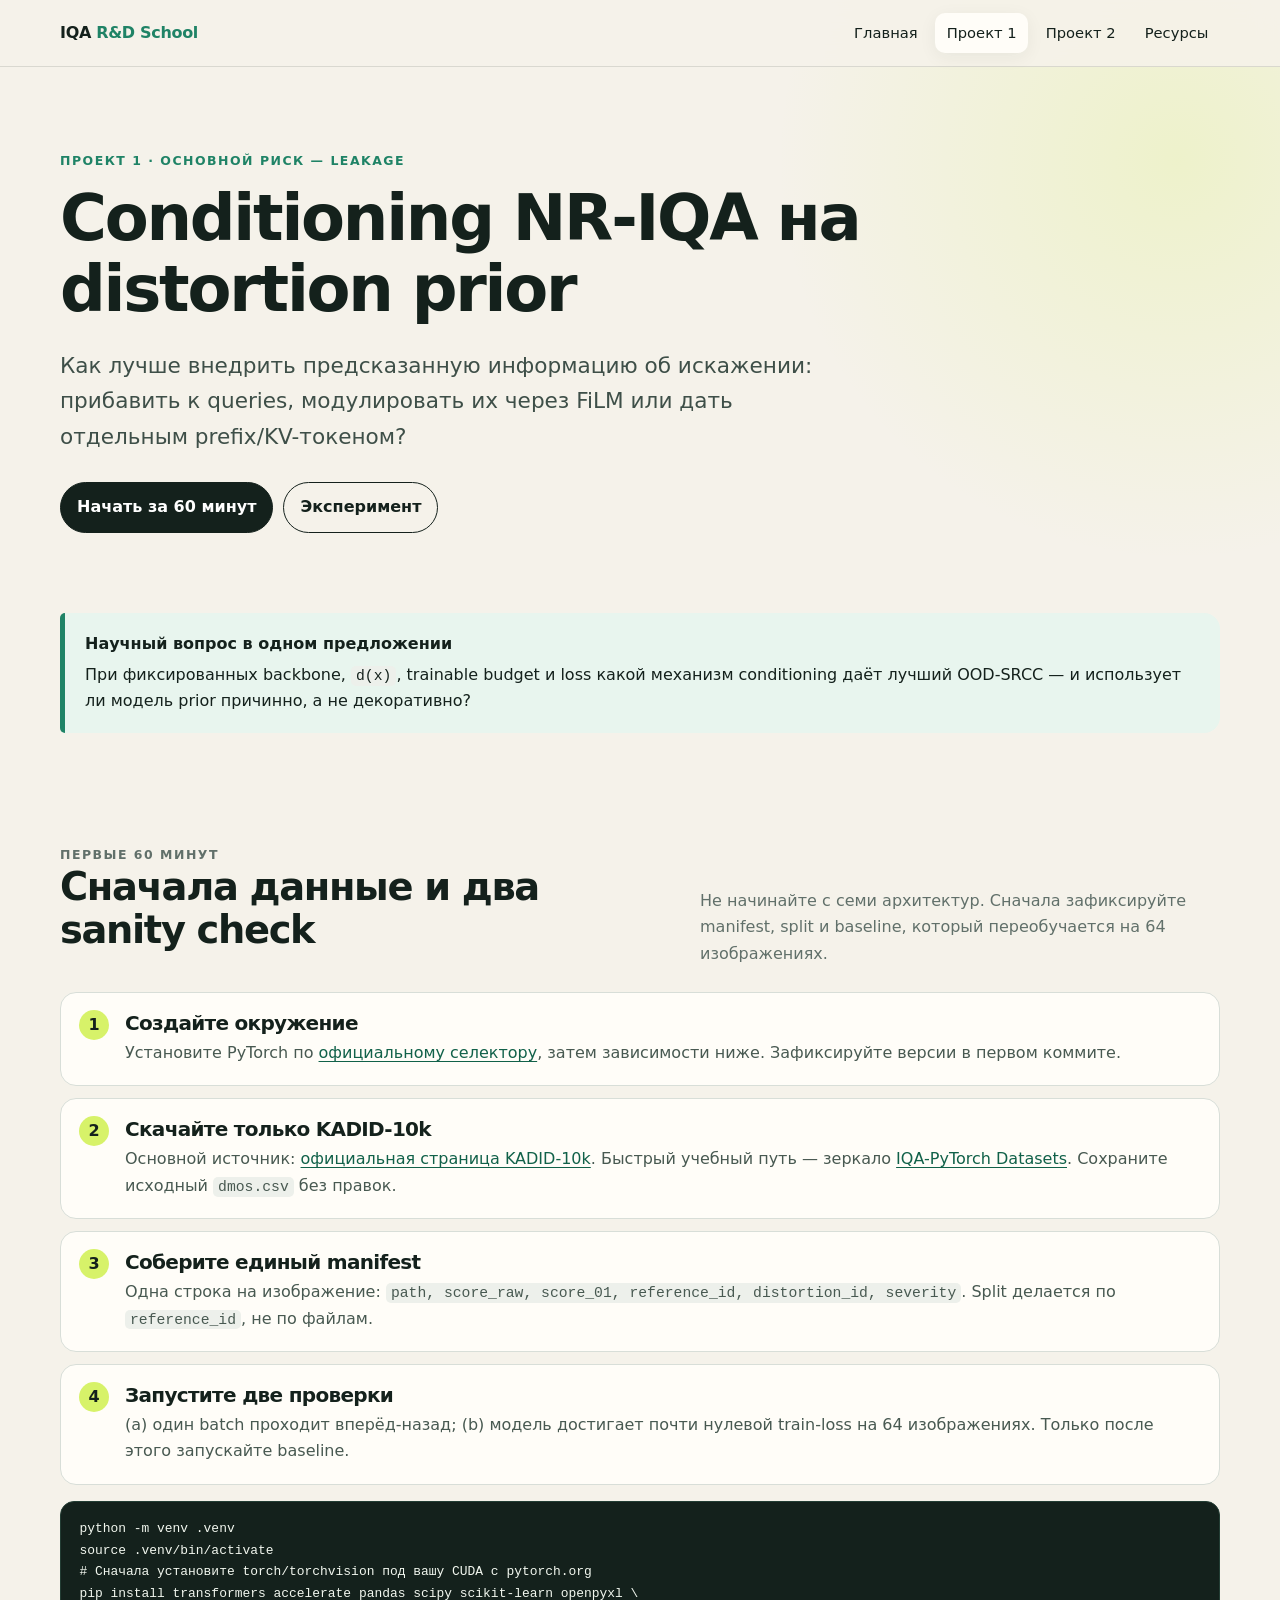
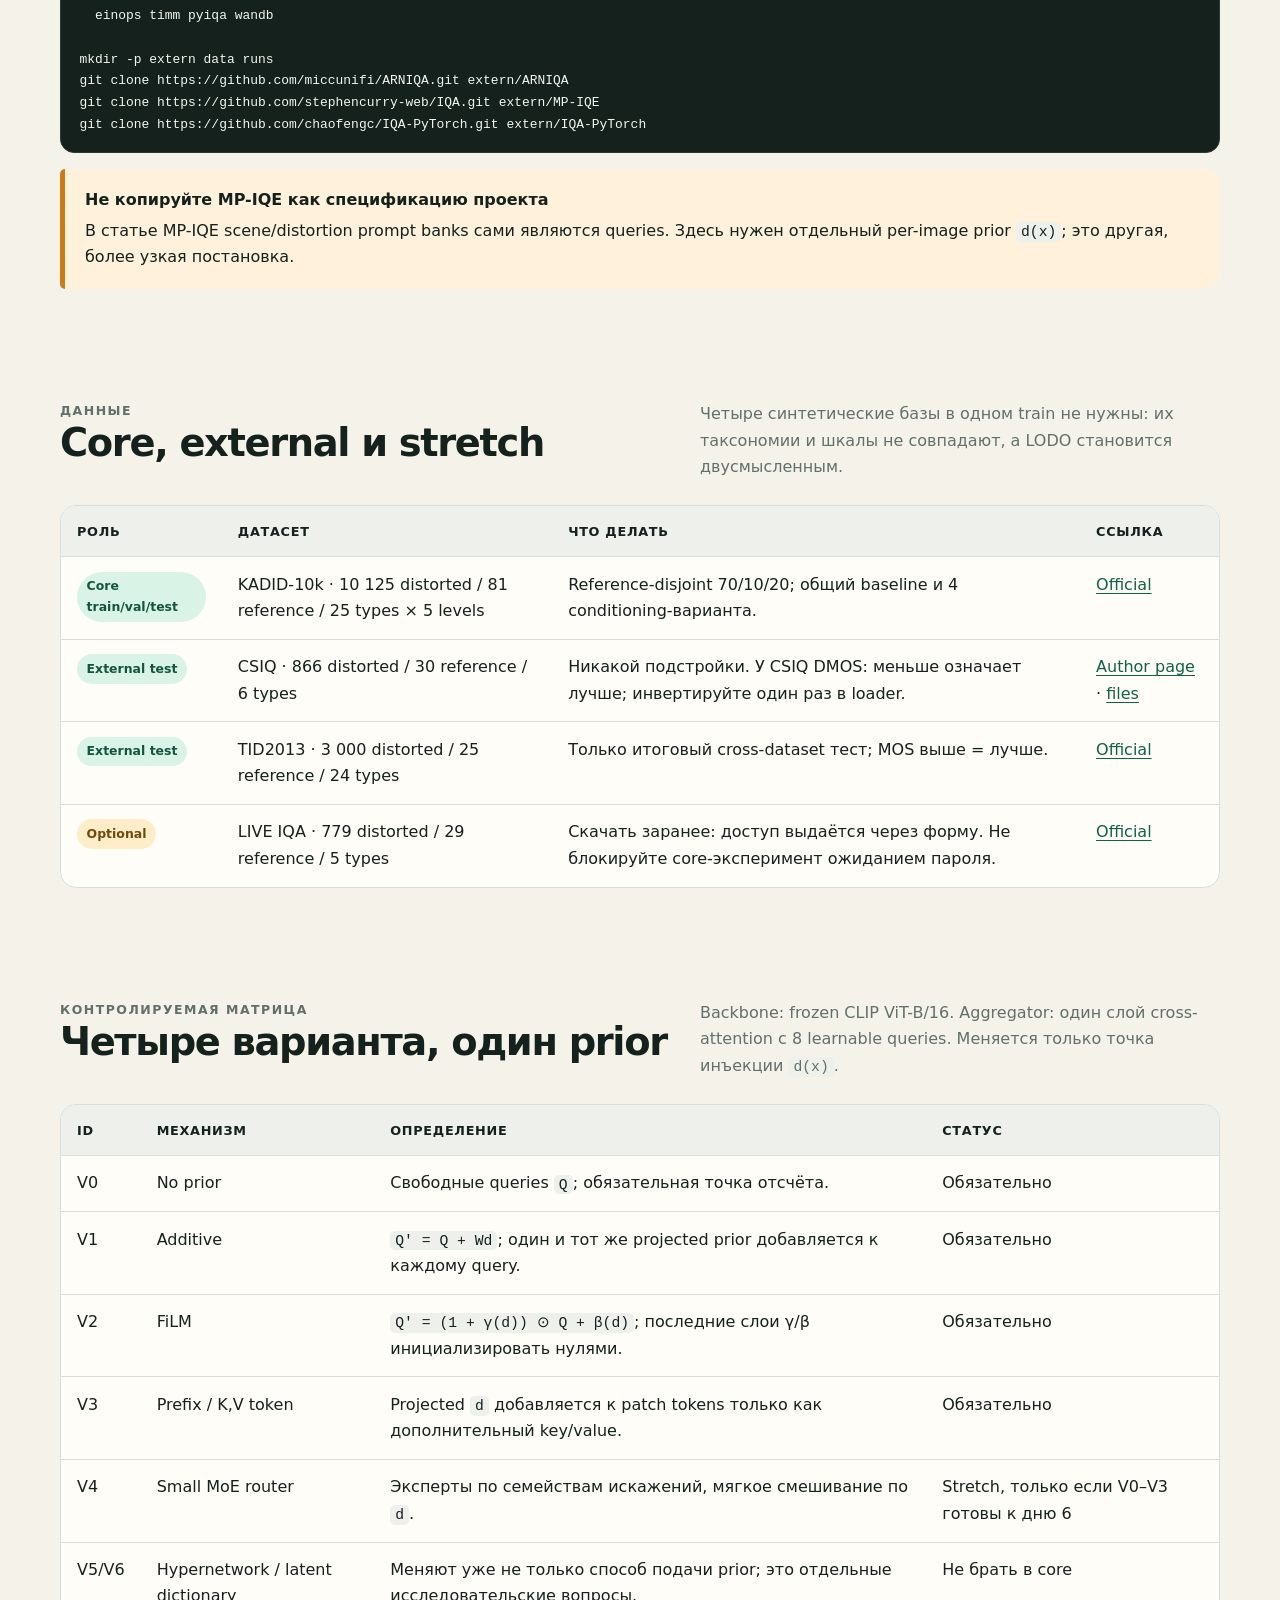
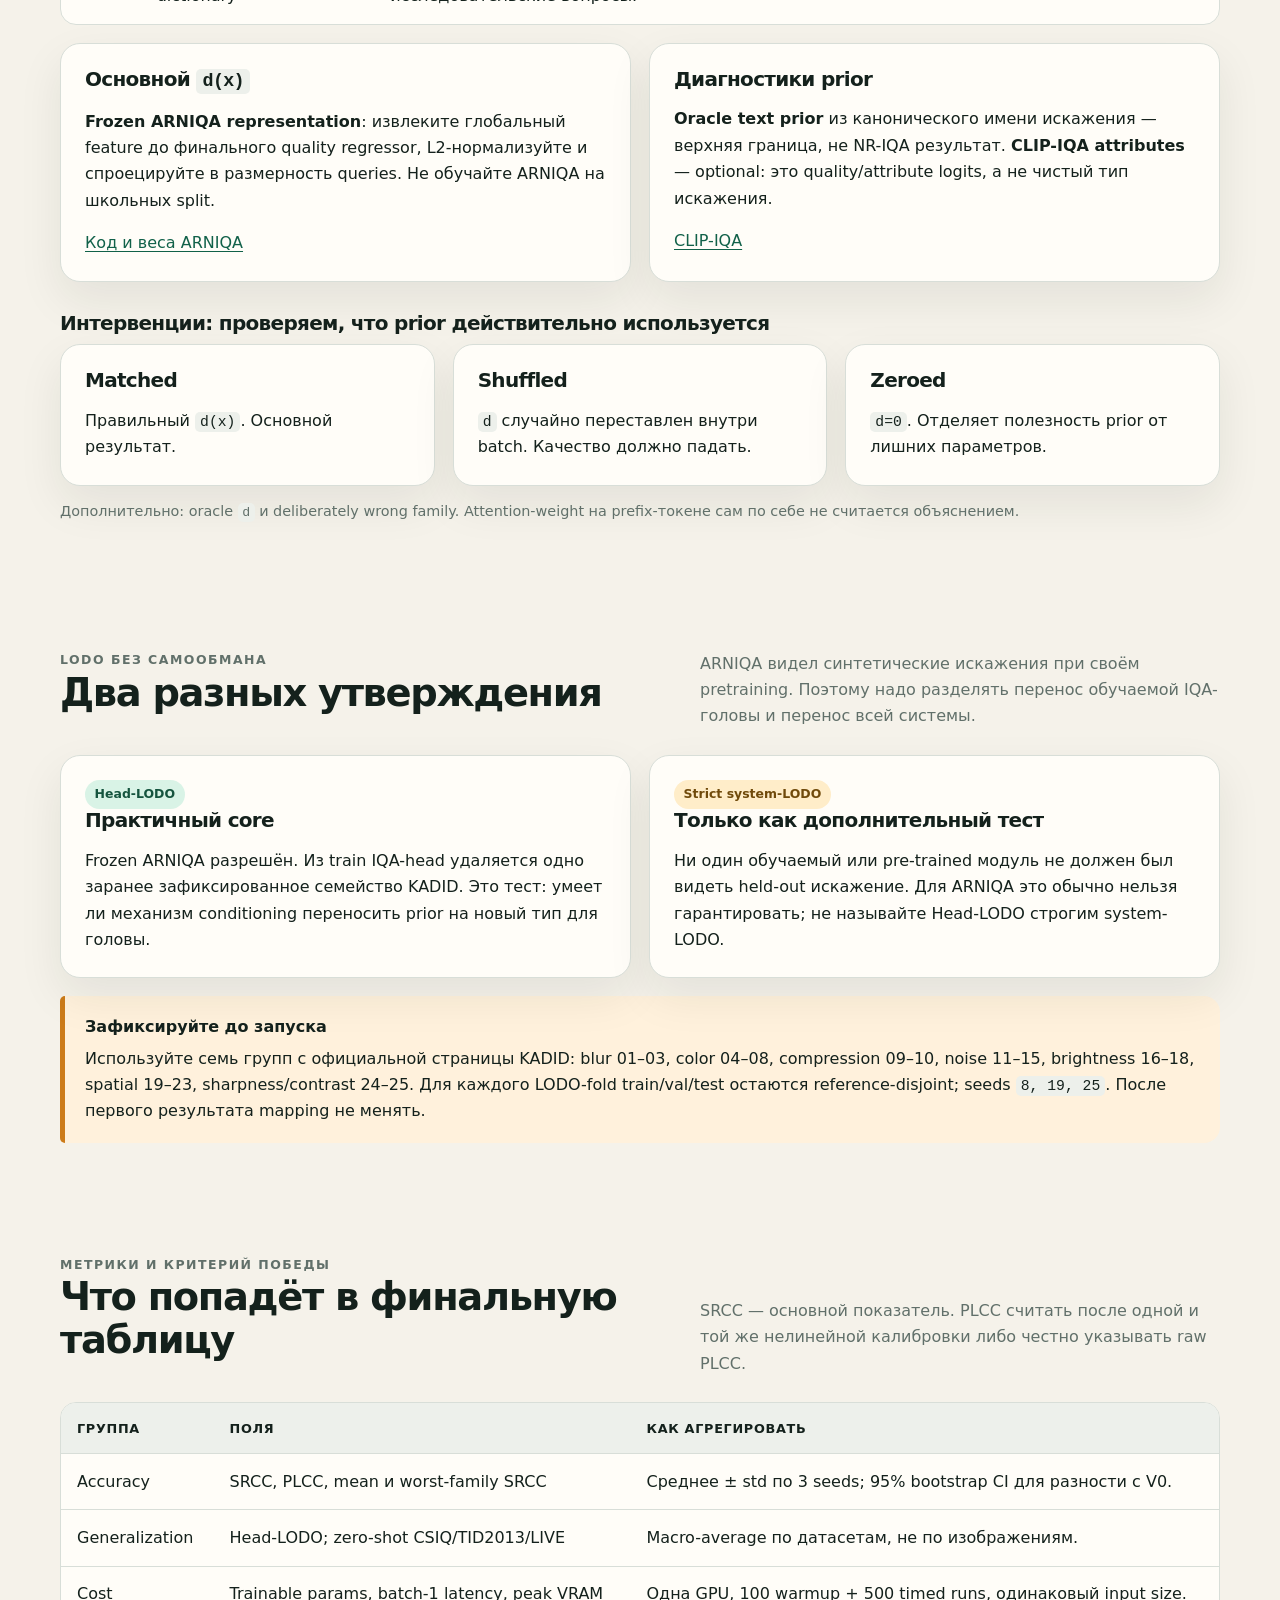
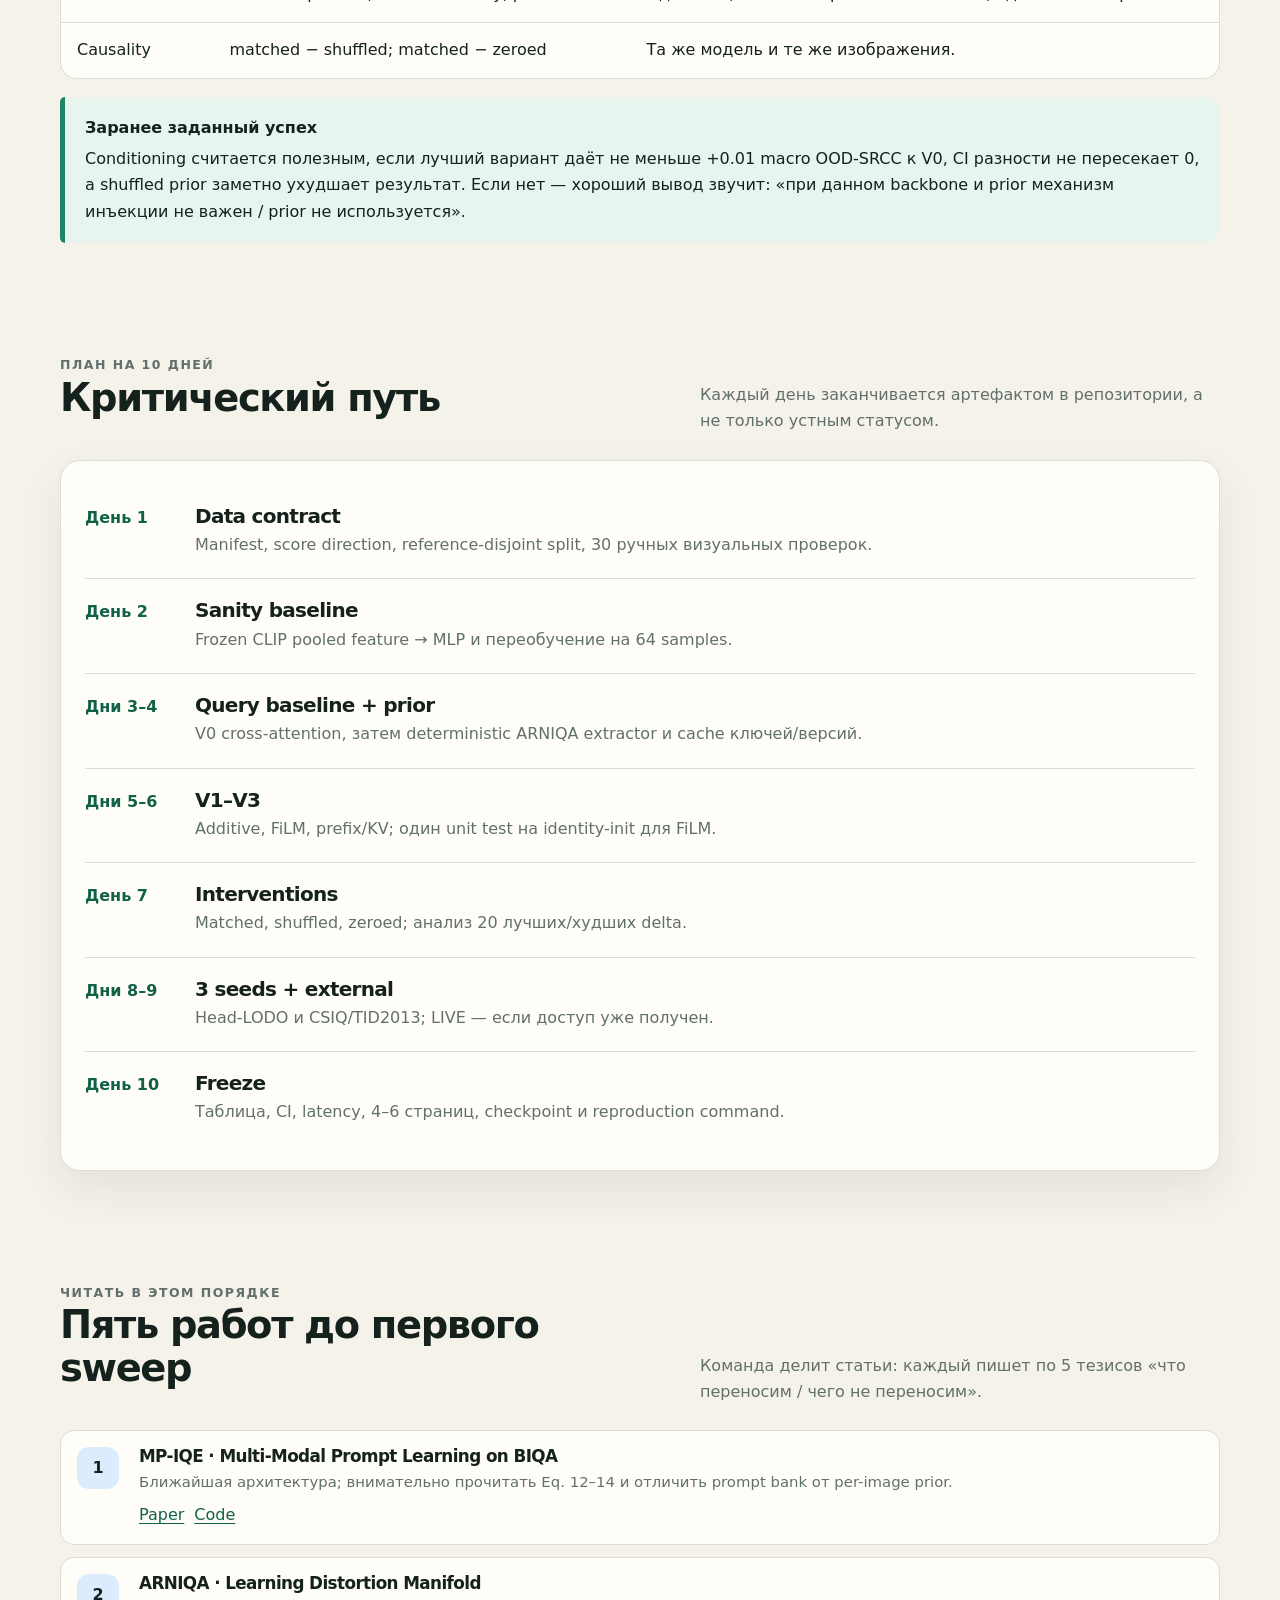
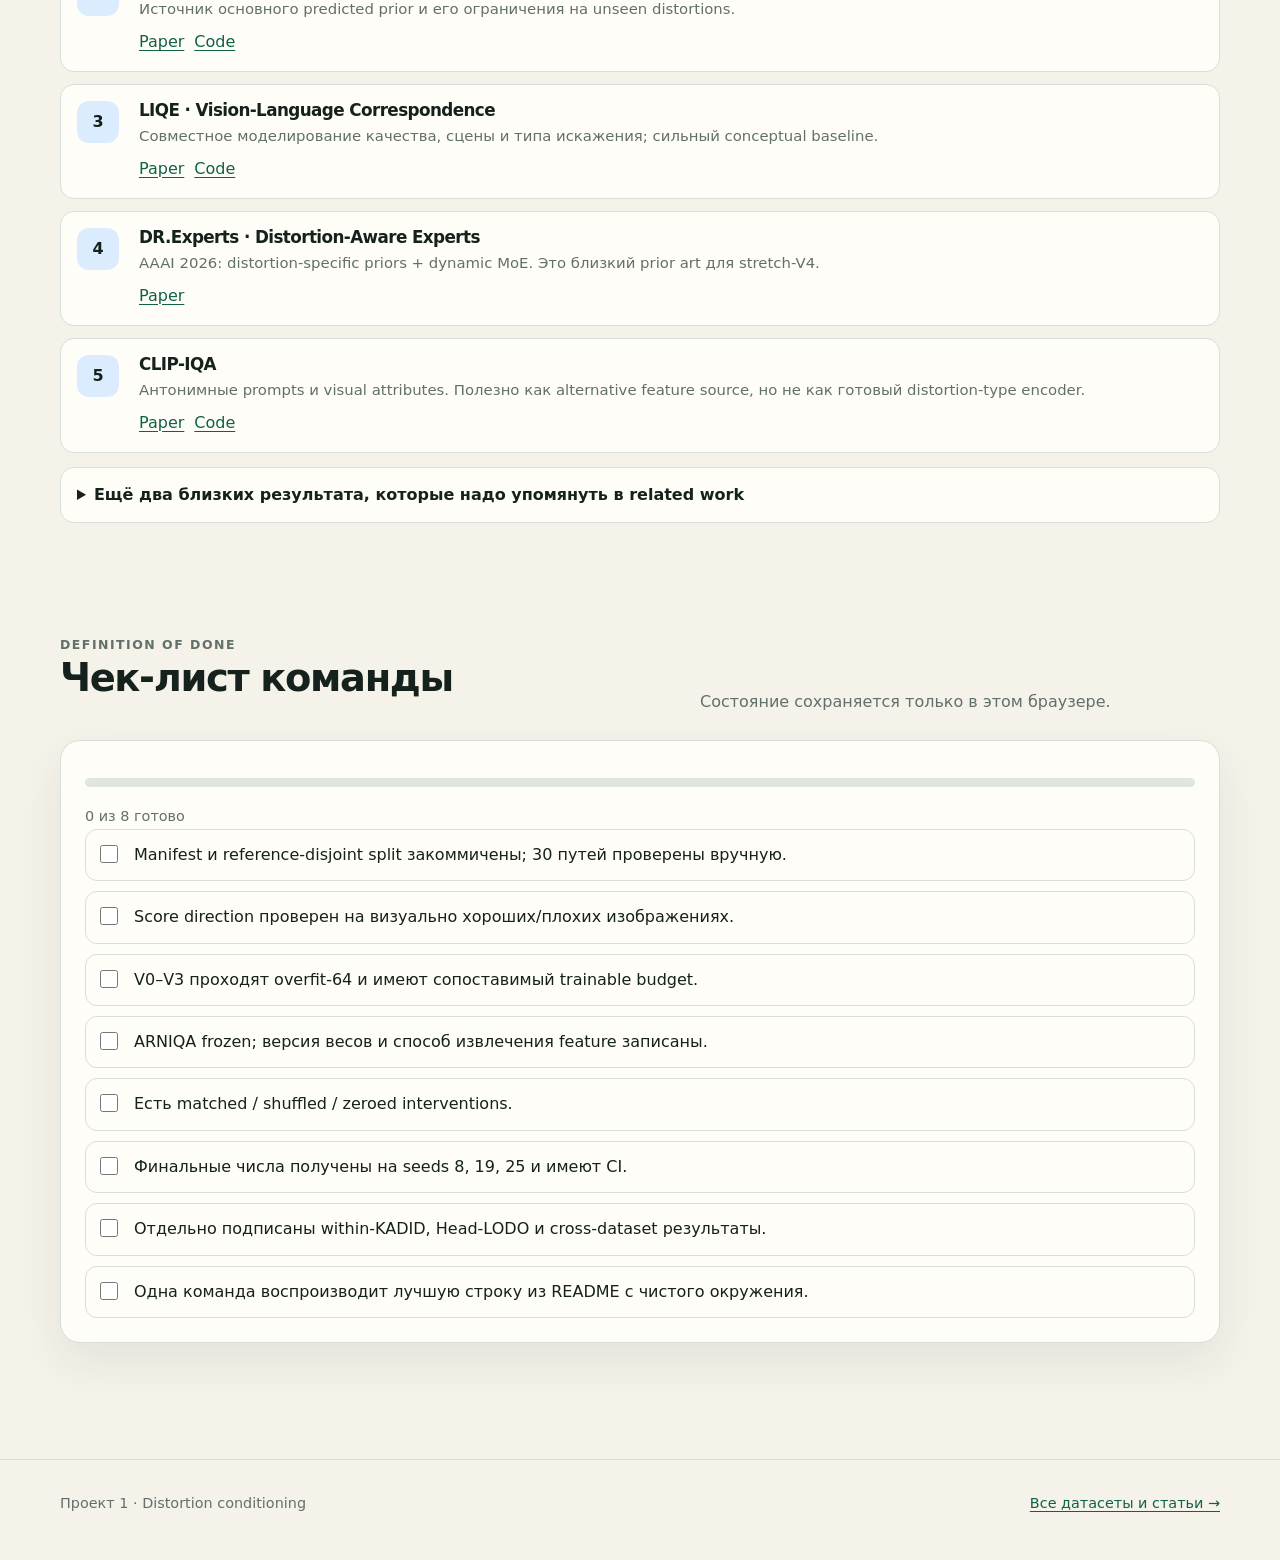
==== project-1.html @ 5784e0cf "Add student guides and GitHub Pages deployment" ====
<!doctype html>
<html lang="ru">
<head>
  <meta charset="utf-8">
  <meta name="viewport" content="width=device-width, initial-scale=1">
  <meta name="description" content="Инструкция проекта: conditioning NR-IQA на предсказанный distortion prior.">
  <title>Проект 1 · Distortion conditioning</title>
  <link rel="stylesheet" href="assets/styles.css">
</head>
<body data-page="project-1">
  <header class="site-header">
    <nav class="nav container" aria-label="Основная навигация">
      <a class="brand" href="index.html">IQA <span>R&D School</span></a>
      <div class="nav-links">
        <a href="index.html">Главная</a>
        <a aria-current="page" href="project-1.html">Проект 1</a>
        <a href="project-2.html">Проект 2</a>
        <a href="resources.html">Ресурсы</a>
      </div>
    </nav>
  </header>

  <main>
    <section class="hero project-hero container">
      <p class="eyebrow">Проект 1 · основной риск — leakage</p>
      <h1>Conditioning NR-IQA на distortion prior</h1>
      <p class="lede">Как лучше внедрить предсказанную информацию об искажении: прибавить к queries, модулировать их через FiLM или дать отдельным prefix/KV-токеном?</p>
      <div class="hero-actions">
        <a class="button" href="#start">Начать за 60 минут</a>
        <a class="button secondary" href="#protocol">Эксперимент</a>
      </div>
    </section>

    <section class="section compact container">
      <div class="callout">
        <strong>Научный вопрос в одном предложении</strong>
        При фиксированных backbone, <code>d(x)</code>, trainable budget и loss какой механизм conditioning даёт лучший OOD-SRCC — и использует ли модель prior причинно, а не декоративно?
      </div>
    </section>

    <section class="section container" id="start">
      <div class="section-head">
        <div><p class="eyebrow">Первые 60 минут</p><h2>Сначала данные и два sanity check</h2></div>
        <p>Не начинайте с семи архитектур. Сначала зафиксируйте manifest, split и baseline, который переобучается на 64 изображениях.</p>
      </div>
      <div class="steps">
        <article class="step"><h3>Создайте окружение</h3><p>Установите PyTorch по <a href="https://pytorch.org/get-started/locally/">официальному селектору</a>, затем зависимости ниже. Зафиксируйте версии в первом коммите.</p></article>
        <article class="step"><h3>Скачайте только KADID-10k</h3><p>Основной источник: <a href="https://database.mmsp-kn.de/kadid-10k-database.html">официальная страница KADID-10k</a>. Быстрый учебный путь — зеркало <a href="https://huggingface.co/datasets/chaofengc/IQA-PyTorch-Datasets">IQA-PyTorch Datasets</a>. Сохраните исходный <code>dmos.csv</code> без правок.</p></article>
        <article class="step"><h3>Соберите единый manifest</h3><p>Одна строка на изображение: <code>path, score_raw, score_01, reference_id, distortion_id, severity</code>. Split делается по <code>reference_id</code>, не по файлам.</p></article>
        <article class="step"><h3>Запустите две проверки</h3><p>(a) один batch проходит вперёд-назад; (b) модель достигает почти нулевой train-loss на 64 изображениях. Только после этого запускайте baseline.</p></article>
      </div>

      <pre><code>python -m venv .venv
source .venv/bin/activate
# Сначала установите torch/torchvision под вашу CUDA с pytorch.org
pip install transformers accelerate pandas scipy scikit-learn openpyxl \
  einops timm pyiqa wandb

mkdir -p extern data runs
git clone https://github.com/miccunifi/ARNIQA.git extern/ARNIQA
git clone https://github.com/stephencurry-web/IQA.git extern/MP-IQE
git clone https://github.com/chaofengc/IQA-PyTorch.git extern/IQA-PyTorch</code></pre>
      <div class="callout warning">
        <strong>Не копируйте MP-IQE как спецификацию проекта</strong>
        В статье MP-IQE scene/distortion prompt banks сами являются queries. Здесь нужен отдельный per-image prior <code>d(x)</code>; это другая, более узкая постановка.
      </div>
    </section>

    <section class="section container">
      <div class="section-head"><div><p class="eyebrow">Данные</p><h2>Core, external и stretch</h2></div><p>Четыре синтетические базы в одном train не нужны: их таксономии и шкалы не совпадают, а LODO становится двусмысленным.</p></div>
      <div class="table-wrap">
        <table>
          <thead><tr><th>Роль</th><th>Датасет</th><th>Что делать</th><th>Ссылка</th></tr></thead>
          <tbody>
            <tr><td><span class="status good">Core train/val/test</span></td><td>KADID-10k · 10 125 distorted / 81 reference / 25 types × 5 levels</td><td>Reference-disjoint 70/10/20; общий baseline и 4 conditioning-варианта.</td><td><a href="https://database.mmsp-kn.de/kadid-10k-database.html">Official</a></td></tr>
            <tr><td><span class="status good">External test</span></td><td>CSIQ · 866 distorted / 30 reference / 6 types</td><td>Никакой подстройки. У CSIQ DMOS: меньше означает лучше; инвертируйте один раз в loader.</td><td><a href="https://s2.smu.edu/~eclarson/csiq.html">Author page</a> · <a href="https://qualinet.github.io/databases/image/categorical_image_quality_csiq_database/">files</a></td></tr>
            <tr><td><span class="status good">External test</span></td><td>TID2013 · 3 000 distorted / 25 reference / 24 types</td><td>Только итоговый cross-dataset тест; MOS выше = лучше.</td><td><a href="https://www.ponomarenko.info/tid2013.htm">Official</a></td></tr>
            <tr><td><span class="status warn">Optional</span></td><td>LIVE IQA · 779 distorted / 29 reference / 5 types</td><td>Скачать заранее: доступ выдаётся через форму. Не блокируйте core-эксперимент ожиданием пароля.</td><td><a href="https://live.ece.utexas.edu/research/Quality/subjective.htm">Official</a></td></tr>
          </tbody>
        </table>
      </div>
    </section>

    <section class="section container" id="protocol">
      <div class="section-head"><div><p class="eyebrow">Контролируемая матрица</p><h2>Четыре варианта, один prior</h2></div><p>Backbone: frozen CLIP ViT-B/16. Aggregator: один слой cross-attention с 8 learnable queries. Меняется только точка инъекции <code>d(x)</code>.</p></div>
      <div class="table-wrap">
        <table>
          <thead><tr><th>ID</th><th>Механизм</th><th>Определение</th><th>Статус</th></tr></thead>
          <tbody>
            <tr><td>V0</td><td>No prior</td><td>Свободные queries <code>Q</code>; обязательная точка отсчёта.</td><td>Обязательно</td></tr>
            <tr><td>V1</td><td>Additive</td><td><code>Q′ = Q + Wd</code>; один и тот же projected prior добавляется к каждому query.</td><td>Обязательно</td></tr>
            <tr><td>V2</td><td>FiLM</td><td><code>Q′ = (1 + γ(d)) ⊙ Q + β(d)</code>; последние слои γ/β инициализировать нулями.</td><td>Обязательно</td></tr>
            <tr><td>V3</td><td>Prefix / K,V token</td><td>Projected <code>d</code> добавляется к patch tokens только как дополнительный key/value.</td><td>Обязательно</td></tr>
            <tr><td>V4</td><td>Small MoE router</td><td>Эксперты по семействам искажений, мягкое смешивание по <code>d</code>.</td><td>Stretch, только если V0–V3 готовы к дню 6</td></tr>
            <tr><td>V5/V6</td><td>Hypernetwork / latent dictionary</td><td>Меняют уже не только способ подачи prior; это отдельные исследовательские вопросы.</td><td>Не брать в core</td></tr>
          </tbody>
        </table>
      </div>

      <div class="grid-2" style="margin-top:18px">
        <div class="card">
          <h3>Основной <code>d(x)</code></h3>
          <p><strong>Frozen ARNIQA representation</strong>: извлеките глобальный feature до финального quality regressor, L2-нормализуйте и спроецируйте в размерность queries. Не обучайте ARNIQA на школьных split.</p>
          <p><a href="https://github.com/miccunifi/ARNIQA">Код и веса ARNIQA</a></p>
        </div>
        <div class="card">
          <h3>Диагностики prior</h3>
          <p><strong>Oracle text prior</strong> из канонического имени искажения — верхняя граница, не NR-IQA результат. <strong>CLIP-IQA attributes</strong> — optional: это quality/attribute logits, а не чистый тип искажения.</p>
          <p><a href="https://github.com/IceClear/CLIP-IQA">CLIP-IQA</a></p>
        </div>
      </div>

      <h3 style="margin-top:30px">Интервенции: проверяем, что prior действительно используется</h3>
      <div class="grid-3">
        <div class="card"><h3>Matched</h3><p>Правильный <code>d(x)</code>. Основной результат.</p></div>
        <div class="card"><h3>Shuffled</h3><p><code>d</code> случайно переставлен внутри batch. Качество должно падать.</p></div>
        <div class="card"><h3>Zeroed</h3><p><code>d=0</code>. Отделяет полезность prior от лишних параметров.</p></div>
      </div>
      <p class="small">Дополнительно: oracle <code>d</code> и deliberately wrong family. Attention-weight на prefix-токене сам по себе не считается объяснением.</p>
    </section>

    <section class="section container">
      <div class="section-head"><div><p class="eyebrow">LODO без самообмана</p><h2>Два разных утверждения</h2></div><p>ARNIQA видел синтетические искажения при своём pretraining. Поэтому надо разделять перенос обучаемой IQA-головы и перенос всей системы.</p></div>
      <div class="grid-2">
        <div class="card"><span class="status good">Head-LODO</span><h3>Практичный core</h3><p>Frozen ARNIQA разрешён. Из train IQA-head удаляется одно заранее зафиксированное семейство KADID. Это тест: умеет ли механизм conditioning переносить prior на новый тип для головы.</p></div>
        <div class="card"><span class="status warn">Strict system-LODO</span><h3>Только как дополнительный тест</h3><p>Ни один обучаемый или pre-trained модуль не должен был видеть held-out искажение. Для ARNIQA это обычно нельзя гарантировать; не называйте Head-LODO строгим system-LODO.</p></div>
      </div>
      <div class="callout warning" style="margin-top:18px"><strong>Зафиксируйте до запуска</strong>Используйте семь групп с официальной страницы KADID: blur 01–03, color 04–08, compression 09–10, noise 11–15, brightness 16–18, spatial 19–23, sharpness/contrast 24–25. Для каждого LODO-fold train/val/test остаются reference-disjoint; seeds <code>8, 19, 25</code>. После первого результата mapping не менять.</div>
    </section>

    <section class="section container">
      <div class="section-head"><div><p class="eyebrow">Метрики и критерий победы</p><h2>Что попадёт в финальную таблицу</h2></div><p>SRCC — основной показатель. PLCC считать после одной и той же нелинейной калибровки либо честно указывать raw PLCC.</p></div>
      <div class="table-wrap">
        <table>
          <thead><tr><th>Группа</th><th>Поля</th><th>Как агрегировать</th></tr></thead>
          <tbody>
            <tr><td>Accuracy</td><td>SRCC, PLCC, mean и worst-family SRCC</td><td>Среднее ± std по 3 seeds; 95% bootstrap CI для разности с V0.</td></tr>
            <tr><td>Generalization</td><td>Head-LODO; zero-shot CSIQ/TID2013/LIVE</td><td>Macro-average по датасетам, не по изображениям.</td></tr>
            <tr><td>Cost</td><td>Trainable params, batch-1 latency, peak VRAM</td><td>Одна GPU, 100 warmup + 500 timed runs, одинаковый input size.</td></tr>
            <tr><td>Causality</td><td>matched − shuffled; matched − zeroed</td><td>Та же модель и те же изображения.</td></tr>
          </tbody>
        </table>
      </div>
      <div class="callout" style="margin-top:18px"><strong>Заранее заданный успех</strong>Conditioning считается полезным, если лучший вариант даёт не меньше +0.01 macro OOD-SRCC к V0, CI разности не пересекает 0, а shuffled prior заметно ухудшает результат. Если нет — хороший вывод звучит: «при данном backbone и prior механизм инъекции не важен / prior не используется».</div>
    </section>

    <section class="section container">
      <div class="section-head"><div><p class="eyebrow">План на 10 дней</p><h2>Критический путь</h2></div><p>Каждый день заканчивается артефактом в репозитории, а не только устным статусом.</p></div>
      <div class="card timeline">
        <div class="day"><div class="day-label">День 1</div><div><h3>Data contract</h3><p>Manifest, score direction, reference-disjoint split, 30 ручных визуальных проверок.</p></div></div>
        <div class="day"><div class="day-label">День 2</div><div><h3>Sanity baseline</h3><p>Frozen CLIP pooled feature → MLP и переобучение на 64 samples.</p></div></div>
        <div class="day"><div class="day-label">Дни 3–4</div><div><h3>Query baseline + prior</h3><p>V0 cross-attention, затем deterministic ARNIQA extractor и cache ключей/версий.</p></div></div>
        <div class="day"><div class="day-label">Дни 5–6</div><div><h3>V1–V3</h3><p>Additive, FiLM, prefix/KV; один unit test на identity-init для FiLM.</p></div></div>
        <div class="day"><div class="day-label">День 7</div><div><h3>Interventions</h3><p>Matched, shuffled, zeroed; анализ 20 лучших/худших delta.</p></div></div>
        <div class="day"><div class="day-label">Дни 8–9</div><div><h3>3 seeds + external</h3><p>Head-LODO и CSIQ/TID2013; LIVE — если доступ уже получен.</p></div></div>
        <div class="day"><div class="day-label">День 10</div><div><h3>Freeze</h3><p>Таблица, CI, latency, 4–6 страниц, checkpoint и reproduction command.</p></div></div>
      </div>
    </section>

    <section class="section container" id="reading">
      <div class="section-head"><div><p class="eyebrow">Читать в этом порядке</p><h2>Пять работ до первого sweep</h2></div><p>Команда делит статьи: каждый пишет по 5 тезисов «что переносим / чего не переносим».</p></div>
      <div class="reading-list">
        <article class="paper"><div class="paper-order">1</div><div><h3>MP-IQE · Multi-Modal Prompt Learning on BIQA</h3><p>Ближайшая архитектура; внимательно прочитать Eq. 12–14 и отличить prompt bank от per-image prior.</p><div class="paper-links"><a href="https://arxiv.org/html/2404.14949v2">Paper</a><a href="https://github.com/stephencurry-web/IQA">Code</a></div></div></article>
        <article class="paper"><div class="paper-order">2</div><div><h3>ARNIQA · Learning Distortion Manifold</h3><p>Источник основного predicted prior и его ограничения на unseen distortions.</p><div class="paper-links"><a href="https://arxiv.org/abs/2310.14918">Paper</a><a href="https://github.com/miccunifi/ARNIQA">Code</a></div></div></article>
        <article class="paper"><div class="paper-order">3</div><div><h3>LIQE · Vision-Language Correspondence</h3><p>Совместное моделирование качества, сцены и типа искажения; сильный conceptual baseline.</p><div class="paper-links"><a href="https://openaccess.thecvf.com/content/CVPR2023/papers/Zhang_Blind_Image_Quality_Assessment_via_Vision-Language_Correspondence_A_Multitask_Learning_CVPR_2023_paper.pdf">Paper</a><a href="https://github.com/zwx8981/LIQE">Code</a></div></div></article>
        <article class="paper"><div class="paper-order">4</div><div><h3>DR.Experts · Distortion-Aware Experts</h3><p>AAAI 2026: distortion-specific priors + dynamic MoE. Это близкий prior art для stretch-V4.</p><div class="paper-links"><a href="https://ojs.aaai.org/index.php/AAAI/article/view/37401/41363">Paper</a></div></div></article>
        <article class="paper"><div class="paper-order">5</div><div><h3>CLIP-IQA</h3><p>Антонимные prompts и visual attributes. Полезно как alternative feature source, но не как готовый distortion-type encoder.</p><div class="paper-links"><a href="https://ojs.aaai.org/index.php/AAAI/article/view/25353/25125">Paper</a><a href="https://github.com/IceClear/CLIP-IQA">Code</a></div></div></article>
      </div>
      <details style="margin-top:14px"><summary>Ещё два близких результата, которые надо упомянуть в related work</summary><p><a href="https://scholar.pku.edu.cn/ttjiang/publications/adaptive-prompt-learning-blind-image-quality-assessment-multi-modal-mixed">MMP-IQA / Adaptive Prompt Learning (ACM MM 2025)</a> использует instance-conditioned prompt context. Свежий preprint <a href="https://arxiv.org/abs/2606.02002">Distortion-Aware Fusion of Statistical and VLM Features (2026)</a> применяет multiplicative gating. Они уменьшают широту claim о новизне, но не дают контролируемого additive-vs-FiLM-vs-prefix сравнения.</p></details>
    </section>

    <section class="section container">
      <div class="section-head"><div><p class="eyebrow">Definition of done</p><h2>Чек-лист команды</h2></div><p>Состояние сохраняется только в этом браузере.</p></div>
      <div class="card">
        <div class="progress"><span data-progress></span></div><div class="progress-copy" data-progress-copy></div>
        <div class="checklist" data-checklist>
          <label class="check"><input type="checkbox"><span>Manifest и reference-disjoint split закоммичены; 30 путей проверены вручную.</span></label>
          <label class="check"><input type="checkbox"><span>Score direction проверен на визуально хороших/плохих изображениях.</span></label>
          <label class="check"><input type="checkbox"><span>V0–V3 проходят overfit-64 и имеют сопоставимый trainable budget.</span></label>
          <label class="check"><input type="checkbox"><span>ARNIQA frozen; версия весов и способ извлечения feature записаны.</span></label>
          <label class="check"><input type="checkbox"><span>Есть matched / shuffled / zeroed interventions.</span></label>
          <label class="check"><input type="checkbox"><span>Финальные числа получены на seeds 8, 19, 25 и имеют CI.</span></label>
          <label class="check"><input type="checkbox"><span>Отдельно подписаны within-KADID, Head-LODO и cross-dataset результаты.</span></label>
          <label class="check"><input type="checkbox"><span>Одна команда воспроизводит лучшую строку из README с чистого окружения.</span></label>
        </div>
      </div>
    </section>
  </main>

  <footer class="footer"><div class="container"><span>Проект 1 · Distortion conditioning</span><a href="resources.html">Все датасеты и статьи →</a></div></footer>
  <script src="assets/app.js"></script>
</body>
</html>
---- assets/styles.css ----
:root {
  --bg: #f5f2ea;
  --paper: #fffdf8;
  --ink: #14211c;
  --muted: #61706a;
  --line: #d8ded8;
  --green: #116149;
  --green-2: #1f8366;
  --lime: #d7f269;
  --blue: #dcecff;
  --orange: #ffdfb3;
  --red: #9d352e;
  --shadow: 0 18px 45px rgba(20, 33, 28, .08);
  --radius: 20px;
}

* { box-sizing: border-box; }
html { scroll-behavior: smooth; }
body {
  margin: 0;
  background:
    radial-gradient(circle at 92% 2%, rgba(215, 242, 105, .24), transparent 25rem),
    var(--bg);
  color: var(--ink);
  font: 16px/1.65 Inter, ui-sans-serif, system-ui, -apple-system, BlinkMacSystemFont, "Segoe UI", sans-serif;
}
a { color: var(--green); text-underline-offset: 3px; }
a:hover { color: var(--green-2); }
code, pre { font-family: "SFMono-Regular", Consolas, "Liberation Mono", monospace; }
code { background: #edf0eb; border-radius: 5px; padding: .12em .34em; font-size: .92em; }
pre {
  overflow-x: auto;
  margin: 1rem 0;
  padding: 1rem 1.15rem;
  border: 1px solid #233d34;
  border-radius: 14px;
  background: #14211c;
  color: #f2f7ef;
  font-size: .88rem;
  line-height: 1.55;
}
pre code { padding: 0; background: none; color: inherit; }

.container { width: min(1160px, calc(100% - 36px)); margin-inline: auto; }
.site-header {
  position: sticky;
  z-index: 20;
  top: 0;
  border-bottom: 1px solid rgba(20, 33, 28, .12);
  background: rgba(245, 242, 234, .88);
  backdrop-filter: blur(14px);
}
.nav { min-height: 66px; display: flex; align-items: center; justify-content: space-between; gap: 18px; }
.brand { color: var(--ink); font-weight: 850; letter-spacing: -.02em; text-decoration: none; }
.brand span { color: var(--green-2); }
.nav-links { display: flex; align-items: center; flex-wrap: wrap; gap: 6px; }
.nav-links a { padding: .52rem .72rem; border-radius: 10px; color: var(--ink); font-size: .92rem; text-decoration: none; }
.nav-links a:hover, .nav-links a[aria-current="page"] { background: var(--paper); box-shadow: 0 4px 18px rgba(20, 33, 28, .06); }

.hero { padding: 84px 0 54px; }
.eyebrow { margin: 0 0 .7rem; color: var(--green-2); font-weight: 800; font-size: .78rem; letter-spacing: .12em; text-transform: uppercase; }
h1, h2, h3 { line-height: 1.12; letter-spacing: -.035em; }
h1 { max-width: 900px; margin: 0; font-size: clamp(2.45rem, 6vw, 5.7rem); }
.project-hero h1 { font-size: clamp(2.25rem, 5vw, 4.55rem); }
h2 { margin: 0 0 1rem; font-size: clamp(1.65rem, 3vw, 2.65rem); }
h3 { margin: 0 0 .65rem; font-size: 1.25rem; }
.lede { max-width: 800px; margin: 1.35rem 0 0; color: #3e4f48; font-size: clamp(1.05rem, 2vw, 1.35rem); }
.hero-actions { display: flex; flex-wrap: wrap; gap: 10px; margin-top: 1.7rem; }
.button {
  display: inline-flex;
  align-items: center;
  justify-content: center;
  min-height: 45px;
  padding: .7rem 1rem;
  border: 1px solid var(--ink);
  border-radius: 999px;
  background: var(--ink);
  color: #fff;
  font-weight: 750;
  text-decoration: none;
}
.button:hover { background: var(--green); color: #fff; }
.button.secondary { background: transparent; color: var(--ink); }
.button.secondary:hover { background: var(--paper); color: var(--ink); }

.section { padding: 56px 0; }
.section.compact { padding-top: 26px; }
.section-head { display: grid; grid-template-columns: minmax(0, 1fr) minmax(250px, 520px); align-items: end; gap: 30px; margin-bottom: 25px; }
.section-head p { margin: 0; color: var(--muted); }
.grid-2, .grid-3 { display: grid; gap: 18px; }
.grid-2 { grid-template-columns: repeat(2, minmax(0, 1fr)); }
.grid-3 { grid-template-columns: repeat(3, minmax(0, 1fr)); }
.card {
  border: 1px solid var(--line);
  border-radius: var(--radius);
  background: var(--paper);
  padding: 24px;
  box-shadow: var(--shadow);
}
.card p:last-child, .card ul:last-child { margin-bottom: 0; }
.project-card { position: relative; overflow: hidden; min-height: 310px; display: flex; flex-direction: column; }
.project-card::after { position: absolute; right: -20px; top: -36px; width: 150px; height: 150px; border-radius: 50%; background: var(--blue); content: ""; opacity: .65; }
.project-card.alt::after { background: var(--orange); }
.project-card > * { position: relative; z-index: 1; }
.project-card .button { align-self: flex-start; margin-top: auto; }
.number { margin-bottom: 1rem; color: var(--green); font: 800 1rem/1 "SFMono-Regular", monospace; }
.tag, .status {
  display: inline-flex;
  align-items: center;
  width: fit-content;
  border-radius: 999px;
  padding: .28rem .6rem;
  font-size: .78rem;
  font-weight: 800;
}
.tag { background: #e9eee9; }
.status.good { background: #d9f3e6; color: #15543e; }
.status.warn { background: #ffedc9; color: #704a0b; }
.status.stop { background: #f7d8d4; color: #762b25; }
.callout { border-left: 5px solid var(--green-2); background: #e8f5ee; padding: 18px 20px; border-radius: 5px 16px 16px 5px; }
.callout.warning { border-color: #cc7b19; background: #fff1dc; }
.callout.danger { border-color: var(--red); background: #fae6e3; }
.callout strong { display: block; margin-bottom: .3rem; }

.table-wrap { overflow-x: auto; border: 1px solid var(--line); border-radius: 16px; background: var(--paper); }
table { width: 100%; border-collapse: collapse; min-width: 720px; }
th, td { padding: .9rem 1rem; border-bottom: 1px solid var(--line); text-align: left; vertical-align: top; }
th { background: #edf0eb; font-size: .8rem; letter-spacing: .055em; text-transform: uppercase; }
tr:last-child td { border-bottom: 0; }

.steps { display: grid; gap: 12px; counter-reset: step; }
.step { position: relative; border: 1px solid var(--line); border-radius: 16px; background: var(--paper); padding: 19px 20px 19px 64px; }
.step::before { position: absolute; left: 18px; top: 17px; display: grid; place-items: center; width: 30px; height: 30px; border-radius: 50%; background: var(--lime); counter-increment: step; content: counter(step); font-weight: 900; }
.step h3 { margin-bottom: .35rem; }
.step p { margin: 0; color: #485951; }

.checklist { display: grid; gap: 10px; }
.check {
  display: grid;
  grid-template-columns: 24px 1fr;
  gap: 10px;
  align-items: start;
  border: 1px solid var(--line);
  border-radius: 12px;
  background: var(--paper);
  padding: 12px 14px;
}
.check input { width: 18px; height: 18px; margin: 3px 0 0; accent-color: var(--green); }
.check:has(input:checked) { background: #eef8f2; color: #496158; text-decoration: line-through; }
.progress { overflow: hidden; height: 9px; margin: 13px 0 18px; border-radius: 999px; background: #dfe5df; }
.progress span { display: block; width: 0; height: 100%; border-radius: inherit; background: var(--green-2); transition: width .2s ease; }
.progress-copy { color: var(--muted); font-size: .9rem; }

.timeline { display: grid; gap: 0; }
.day { display: grid; grid-template-columns: 92px 1fr; gap: 18px; padding: 20px 0; border-top: 1px solid var(--line); }
.day:first-child { border-top: 0; }
.day-label { color: var(--green); font-weight: 850; }
.day h3 { margin-bottom: .3rem; }
.day p { margin: 0; color: var(--muted); }

.reading-list { display: grid; gap: 12px; }
.paper { display: grid; grid-template-columns: 48px 1fr; gap: 14px; padding: 16px; border: 1px solid var(--line); border-radius: 14px; background: var(--paper); }
.paper-order { display: grid; place-items: center; width: 42px; height: 42px; border-radius: 12px; background: var(--blue); font-weight: 900; }
.paper h3 { margin: 0 0 .25rem; font-size: 1.05rem; }
.paper p { margin: 0; color: var(--muted); font-size: .93rem; }
.paper-links { margin-top: .45rem; display: flex; flex-wrap: wrap; gap: 10px; }

details { border: 1px solid var(--line); border-radius: 14px; background: var(--paper); padding: 14px 16px; }
details + details { margin-top: 10px; }
summary { cursor: pointer; font-weight: 800; }
details[open] summary { margin-bottom: .65rem; }
.kpi { display: flex; align-items: baseline; gap: 10px; }
.kpi strong { font-size: 2rem; letter-spacing: -.05em; }
.small { color: var(--muted); font-size: .9rem; }
.muted { color: var(--muted); }
.footer { margin-top: 60px; padding: 32px 0 44px; border-top: 1px solid var(--line); color: var(--muted); font-size: .9rem; }
.footer .container { display: flex; justify-content: space-between; gap: 18px; flex-wrap: wrap; }

@media (max-width: 820px) {
  .nav { align-items: flex-start; flex-direction: column; padding: 13px 0; }
  .nav-links { width: 100%; overflow-x: auto; flex-wrap: nowrap; padding-bottom: 2px; }
  .hero { padding-top: 58px; }
  .section-head, .grid-2, .grid-3 { grid-template-columns: 1fr; }
  .day { grid-template-columns: 68px 1fr; }
}

@media (max-width: 520px) {
  .container { width: min(100% - 24px, 1160px); }
  .card { padding: 19px; }
  .paper { grid-template-columns: 1fr; }
  .paper-order { width: 36px; height: 36px; }
}
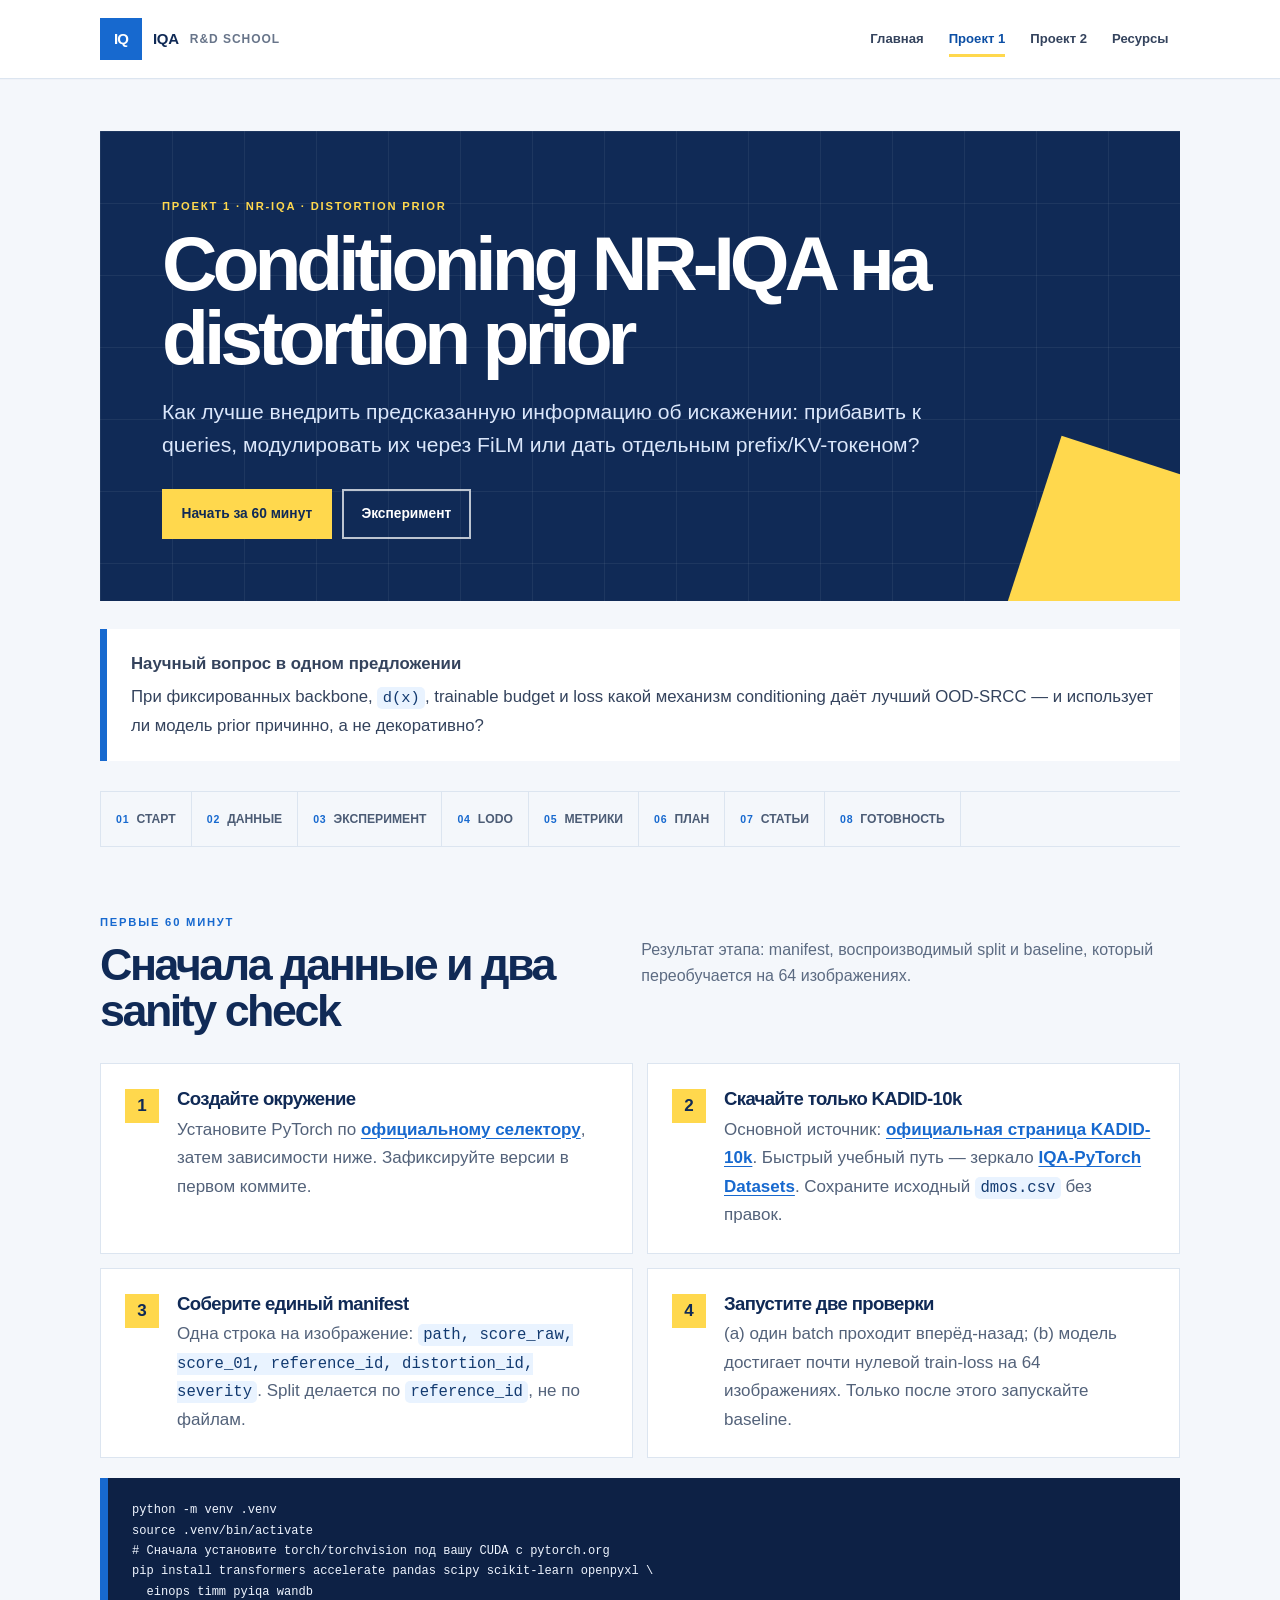
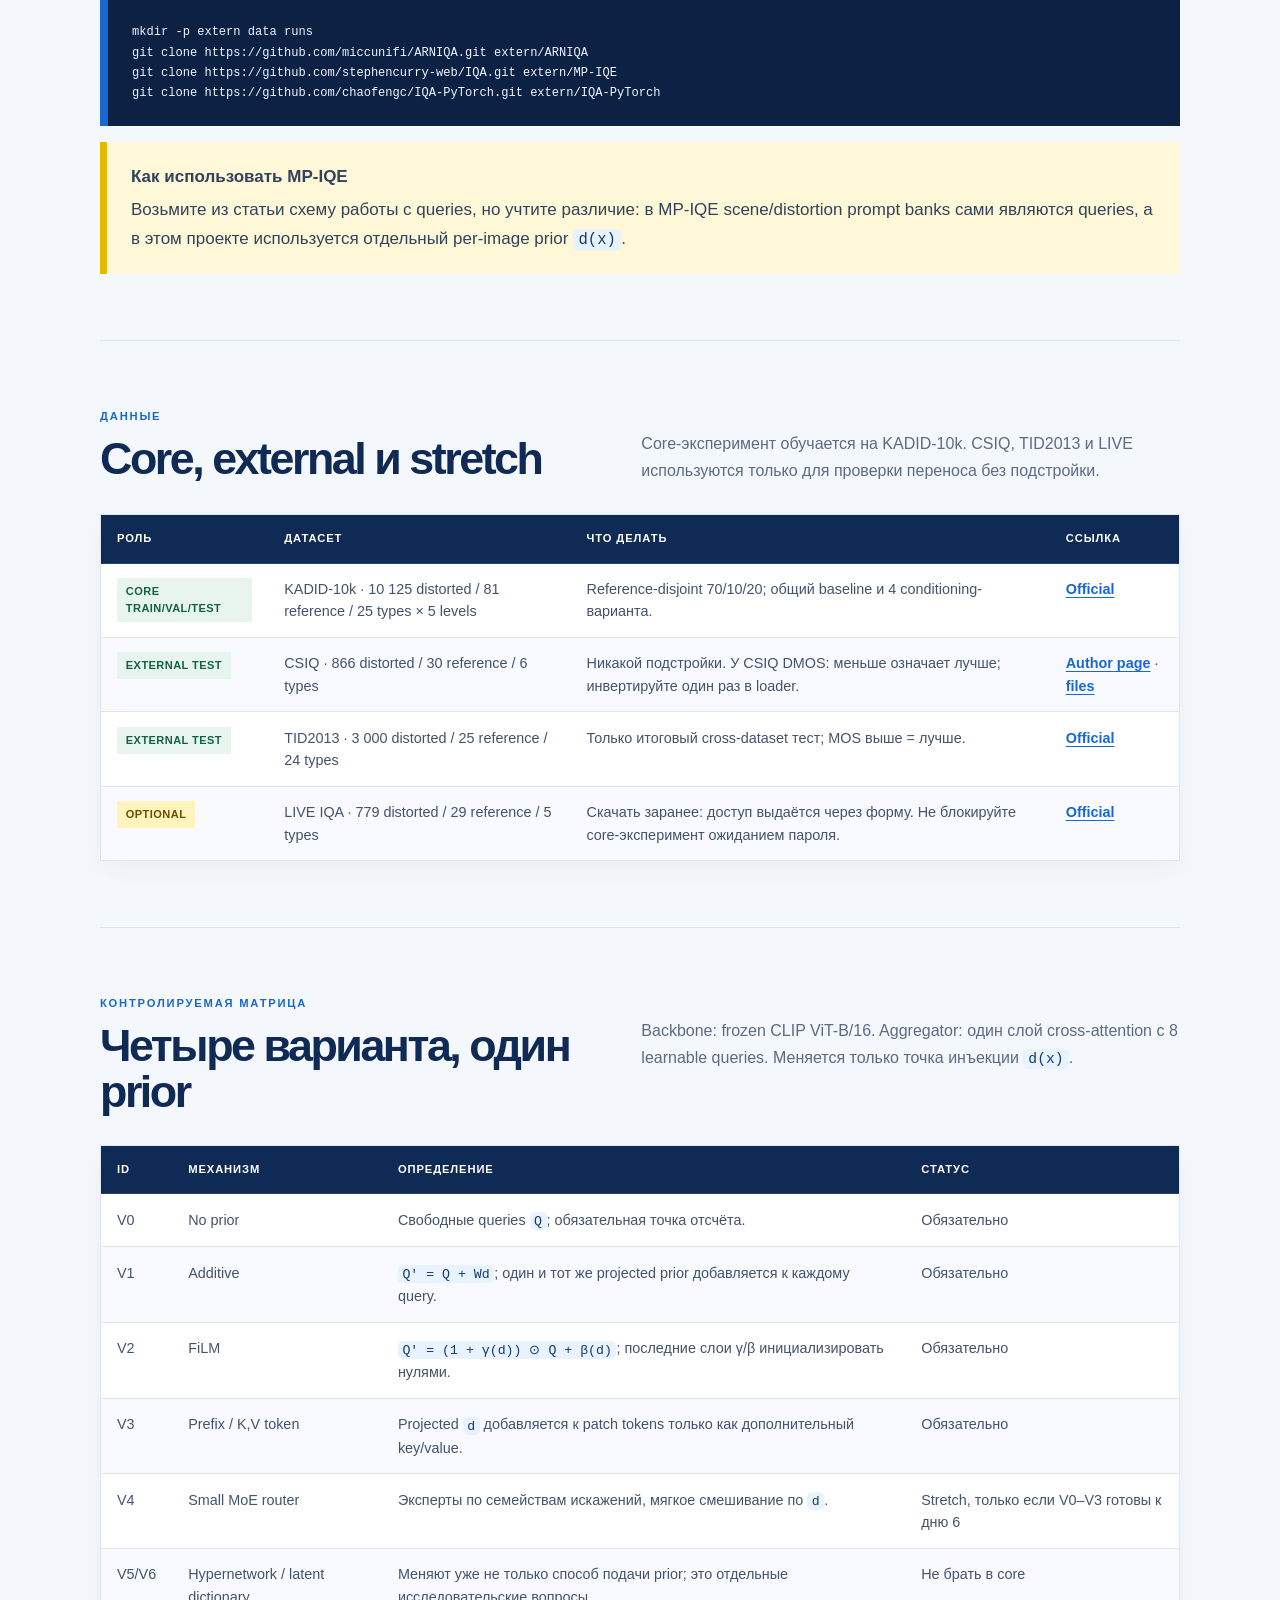
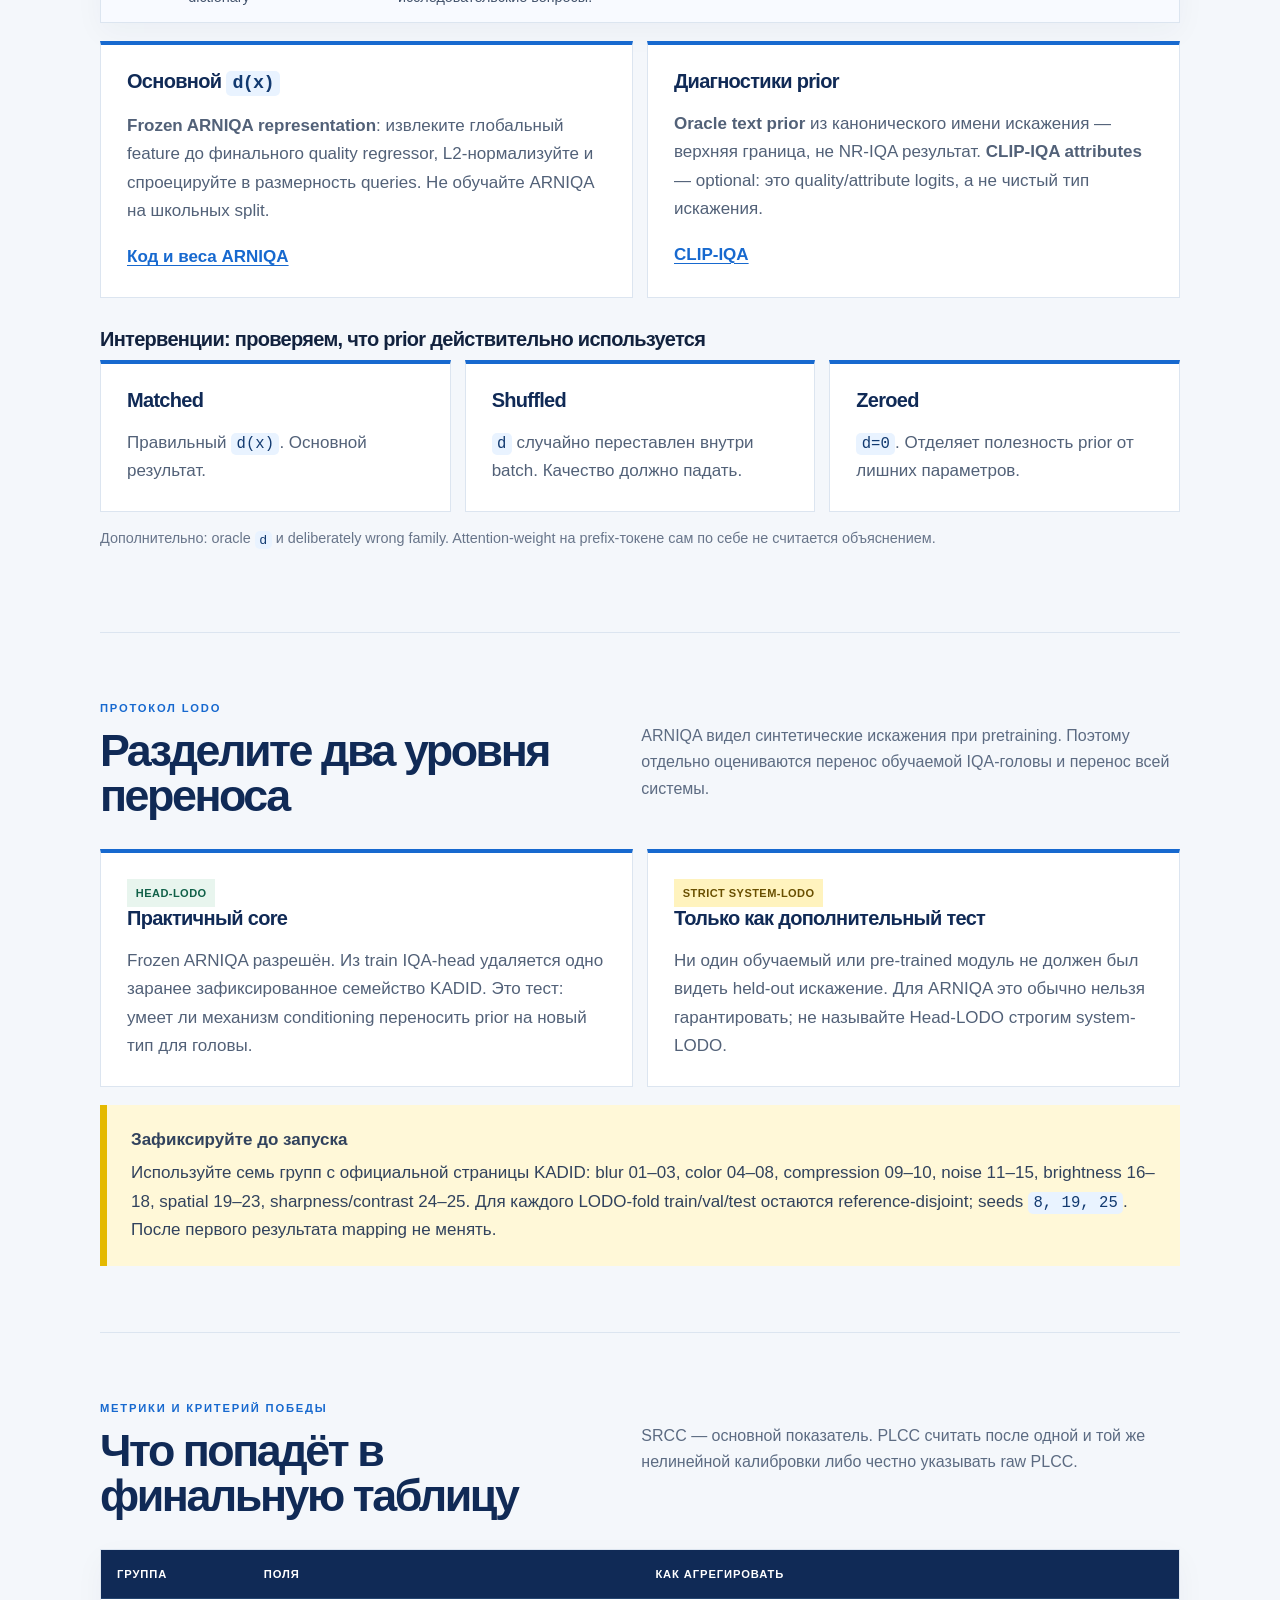
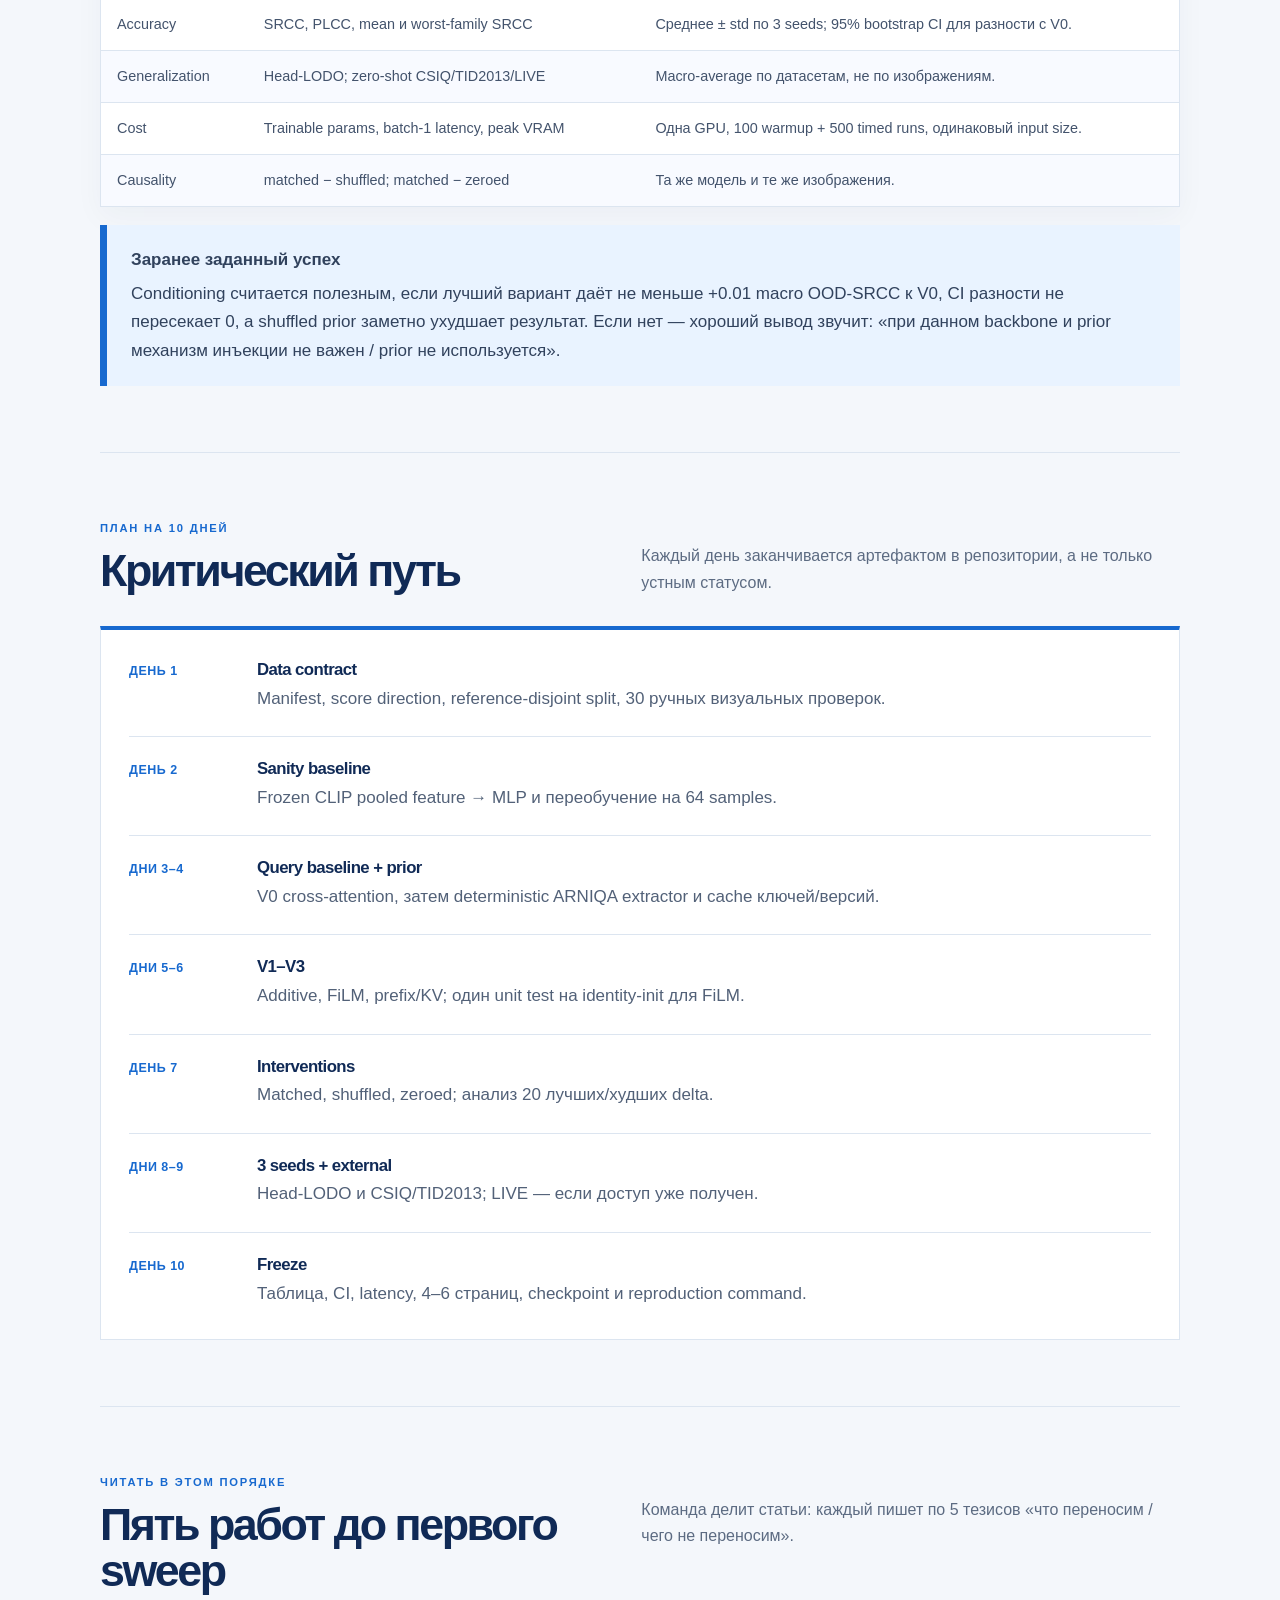
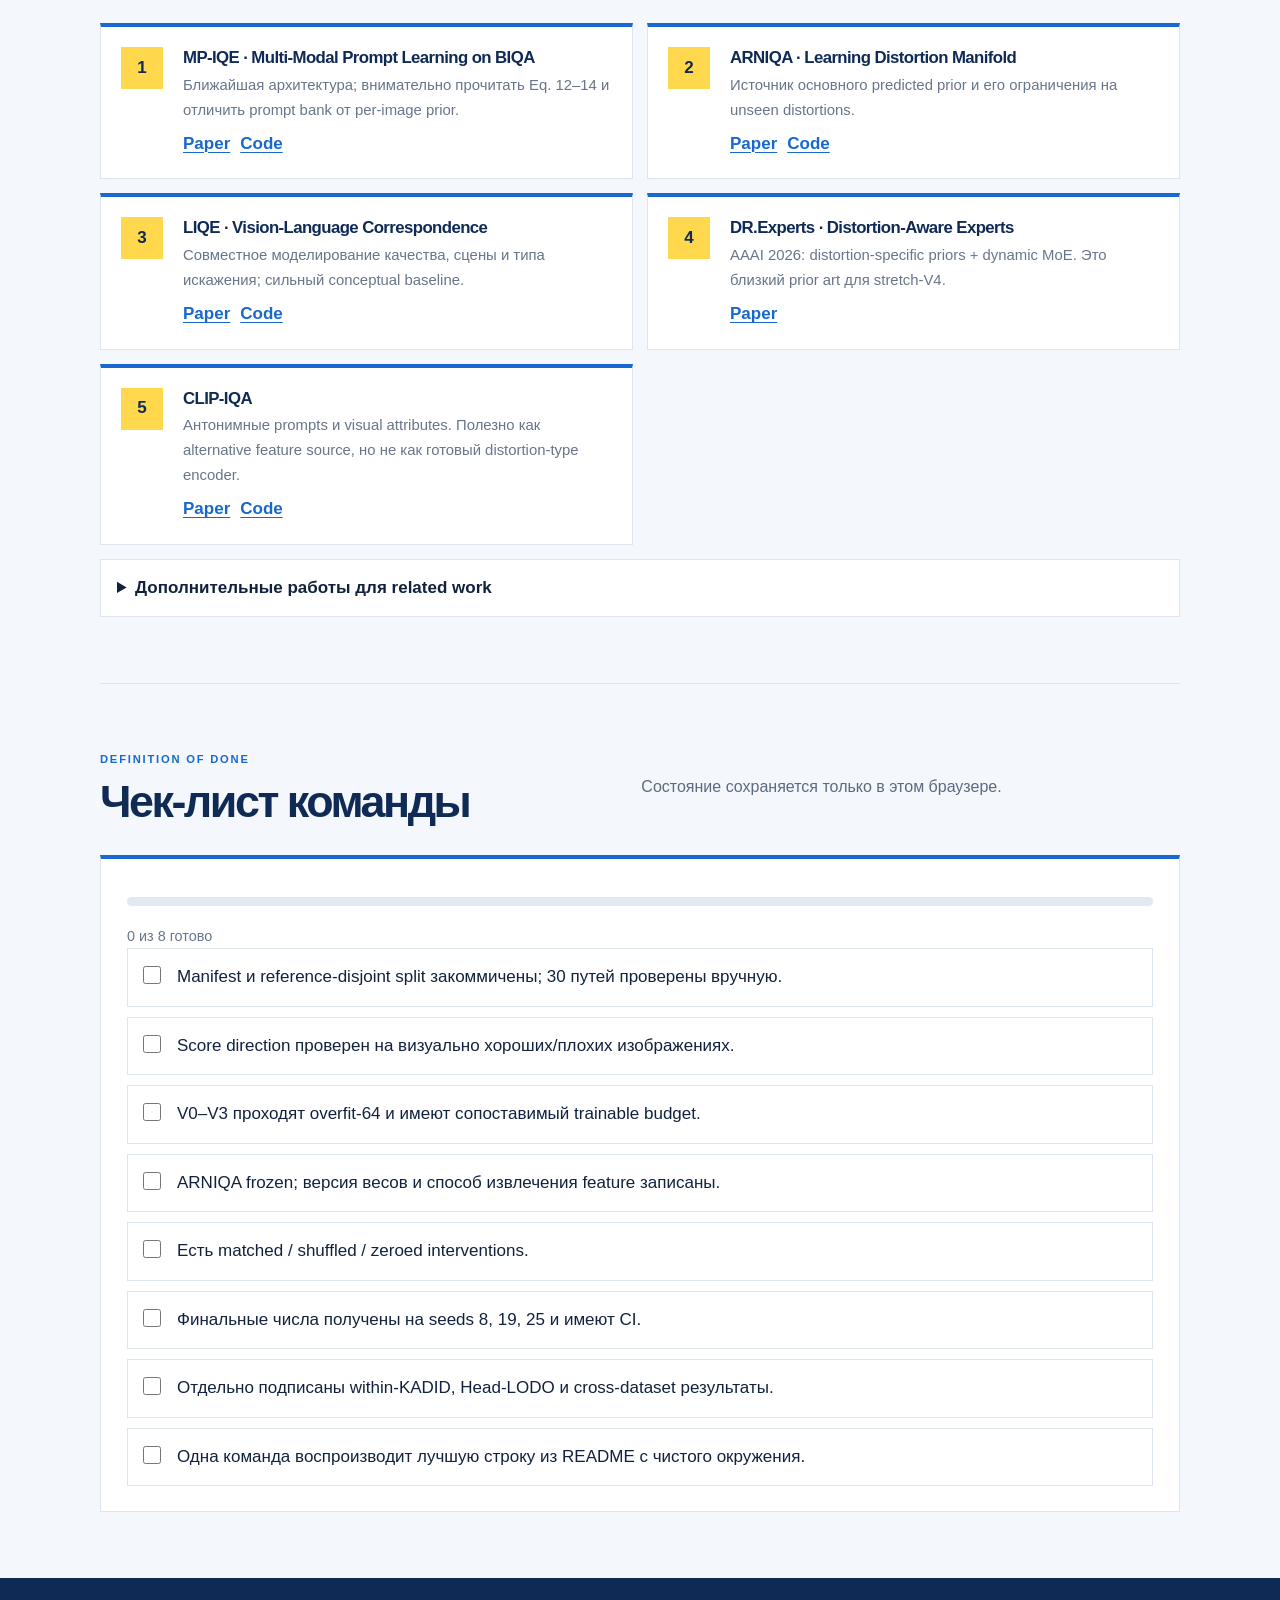
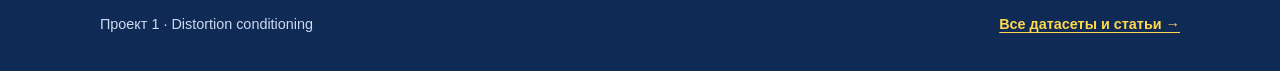
==== commit 6ada632c: "Redesign project guides for clarity" ====
--- a/project-1.html
+++ b/project-1.html
@@ -22,7 +22,7 @@
 
   <main>
     <section class="hero project-hero container">
-      <p class="eyebrow">Проект 1 · основной риск — leakage</p>
+      <p class="eyebrow">Проект 1 · NR-IQA · Distortion prior</p>
       <h1>Conditioning NR-IQA на distortion prior</h1>
       <p class="lede">Как лучше внедрить предсказанную информацию об искажении: прибавить к queries, модулировать их через FiLM или дать отдельным prefix/KV-токеном?</p>
       <div class="hero-actions">
@@ -38,10 +38,21 @@
       </div>
     </section>
 
+    <nav class="project-toc container" aria-label="Содержание проекта">
+      <a href="#start"><span>01</span>Старт</a>
+      <a href="#data"><span>02</span>Данные</a>
+      <a href="#protocol"><span>03</span>Эксперимент</a>
+      <a href="#lodo"><span>04</span>LODO</a>
+      <a href="#metrics"><span>05</span>Метрики</a>
+      <a href="#plan"><span>06</span>План</a>
+      <a href="#reading"><span>07</span>Статьи</a>
+      <a href="#done"><span>08</span>Готовность</a>
+    </nav>
+
     <section class="section container" id="start">
       <div class="section-head">
         <div><p class="eyebrow">Первые 60 минут</p><h2>Сначала данные и два sanity check</h2></div>
-        <p>Не начинайте с семи архитектур. Сначала зафиксируйте manifest, split и baseline, который переобучается на 64 изображениях.</p>
+        <p>Результат этапа: manifest, воспроизводимый split и baseline, который переобучается на 64 изображениях.</p>
       </div>
       <div class="steps">
         <article class="step"><h3>Создайте окружение</h3><p>Установите PyTorch по <a href="https://pytorch.org/get-started/locally/">официальному селектору</a>, затем зависимости ниже. Зафиксируйте версии в первом коммите.</p></article>
@@ -61,13 +72,13 @@
 git clone https://github.com/stephencurry-web/IQA.git extern/MP-IQE
 git clone https://github.com/chaofengc/IQA-PyTorch.git extern/IQA-PyTorch</code></pre>
       <div class="callout warning">
-        <strong>Не копируйте MP-IQE как спецификацию проекта</strong>
-        В статье MP-IQE scene/distortion prompt banks сами являются queries. Здесь нужен отдельный per-image prior <code>d(x)</code>; это другая, более узкая постановка.
-      </div>
-    </section>
-
-    <section class="section container">
-      <div class="section-head"><div><p class="eyebrow">Данные</p><h2>Core, external и stretch</h2></div><p>Четыре синтетические базы в одном train не нужны: их таксономии и шкалы не совпадают, а LODO становится двусмысленным.</p></div>
+        <strong>Как использовать MP-IQE</strong>
+        Возьмите из статьи схему работы с queries, но учтите различие: в MP-IQE scene/distortion prompt banks сами являются queries, а в этом проекте используется отдельный per-image prior <code>d(x)</code>.
+      </div>
+    </section>
+
+    <section class="section container" id="data">
+      <div class="section-head"><div><p class="eyebrow">Данные</p><h2>Core, external и stretch</h2></div><p>Core-эксперимент обучается на KADID-10k. CSIQ, TID2013 и LIVE используются только для проверки переноса без подстройки.</p></div>
       <div class="table-wrap">
         <table>
           <thead><tr><th>Роль</th><th>Датасет</th><th>Что делать</th><th>Ссылка</th></tr></thead>
@@ -119,8 +130,8 @@
       <p class="small">Дополнительно: oracle <code>d</code> и deliberately wrong family. Attention-weight на prefix-токене сам по себе не считается объяснением.</p>
     </section>
 
-    <section class="section container">
-      <div class="section-head"><div><p class="eyebrow">LODO без самообмана</p><h2>Два разных утверждения</h2></div><p>ARNIQA видел синтетические искажения при своём pretraining. Поэтому надо разделять перенос обучаемой IQA-головы и перенос всей системы.</p></div>
+    <section class="section container" id="lodo">
+      <div class="section-head"><div><p class="eyebrow">Протокол LODO</p><h2>Разделите два уровня переноса</h2></div><p>ARNIQA видел синтетические искажения при pretraining. Поэтому отдельно оцениваются перенос обучаемой IQA-головы и перенос всей системы.</p></div>
       <div class="grid-2">
         <div class="card"><span class="status good">Head-LODO</span><h3>Практичный core</h3><p>Frozen ARNIQA разрешён. Из train IQA-head удаляется одно заранее зафиксированное семейство KADID. Это тест: умеет ли механизм conditioning переносить prior на новый тип для головы.</p></div>
         <div class="card"><span class="status warn">Strict system-LODO</span><h3>Только как дополнительный тест</h3><p>Ни один обучаемый или pre-trained модуль не должен был видеть held-out искажение. Для ARNIQA это обычно нельзя гарантировать; не называйте Head-LODO строгим system-LODO.</p></div>
@@ -128,7 +139,7 @@
       <div class="callout warning" style="margin-top:18px"><strong>Зафиксируйте до запуска</strong>Используйте семь групп с официальной страницы KADID: blur 01–03, color 04–08, compression 09–10, noise 11–15, brightness 16–18, spatial 19–23, sharpness/contrast 24–25. Для каждого LODO-fold train/val/test остаются reference-disjoint; seeds <code>8, 19, 25</code>. После первого результата mapping не менять.</div>
     </section>
 
-    <section class="section container">
+    <section class="section container" id="metrics">
       <div class="section-head"><div><p class="eyebrow">Метрики и критерий победы</p><h2>Что попадёт в финальную таблицу</h2></div><p>SRCC — основной показатель. PLCC считать после одной и той же нелинейной калибровки либо честно указывать raw PLCC.</p></div>
       <div class="table-wrap">
         <table>
@@ -144,7 +155,7 @@
       <div class="callout" style="margin-top:18px"><strong>Заранее заданный успех</strong>Conditioning считается полезным, если лучший вариант даёт не меньше +0.01 macro OOD-SRCC к V0, CI разности не пересекает 0, а shuffled prior заметно ухудшает результат. Если нет — хороший вывод звучит: «при данном backbone и prior механизм инъекции не важен / prior не используется».</div>
     </section>
 
-    <section class="section container">
+    <section class="section container" id="plan">
       <div class="section-head"><div><p class="eyebrow">План на 10 дней</p><h2>Критический путь</h2></div><p>Каждый день заканчивается артефактом в репозитории, а не только устным статусом.</p></div>
       <div class="card timeline">
         <div class="day"><div class="day-label">День 1</div><div><h3>Data contract</h3><p>Manifest, score direction, reference-disjoint split, 30 ручных визуальных проверок.</p></div></div>
@@ -166,10 +177,10 @@
         <article class="paper"><div class="paper-order">4</div><div><h3>DR.Experts · Distortion-Aware Experts</h3><p>AAAI 2026: distortion-specific priors + dynamic MoE. Это близкий prior art для stretch-V4.</p><div class="paper-links"><a href="https://ojs.aaai.org/index.php/AAAI/article/view/37401/41363">Paper</a></div></div></article>
         <article class="paper"><div class="paper-order">5</div><div><h3>CLIP-IQA</h3><p>Антонимные prompts и visual attributes. Полезно как alternative feature source, но не как готовый distortion-type encoder.</p><div class="paper-links"><a href="https://ojs.aaai.org/index.php/AAAI/article/view/25353/25125">Paper</a><a href="https://github.com/IceClear/CLIP-IQA">Code</a></div></div></article>
       </div>
-      <details style="margin-top:14px"><summary>Ещё два близких результата, которые надо упомянуть в related work</summary><p><a href="https://scholar.pku.edu.cn/ttjiang/publications/adaptive-prompt-learning-blind-image-quality-assessment-multi-modal-mixed">MMP-IQA / Adaptive Prompt Learning (ACM MM 2025)</a> использует instance-conditioned prompt context. Свежий preprint <a href="https://arxiv.org/abs/2606.02002">Distortion-Aware Fusion of Statistical and VLM Features (2026)</a> применяет multiplicative gating. Они уменьшают широту claim о новизне, но не дают контролируемого additive-vs-FiLM-vs-prefix сравнения.</p></details>
-    </section>
-
-    <section class="section container">
+      <details style="margin-top:14px"><summary>Дополнительные работы для related work</summary><p><a href="https://scholar.pku.edu.cn/ttjiang/publications/adaptive-prompt-learning-blind-image-quality-assessment-multi-modal-mixed">MMP-IQA / Adaptive Prompt Learning (ACM MM 2025)</a> использует instance-conditioned prompt context. Preprint <a href="https://arxiv.org/abs/2606.02002">Distortion-Aware Fusion of Statistical and VLM Features (2026)</a> применяет multiplicative gating. Сопоставьте их постановки с вашим контролируемым сравнением additive, FiLM и prefix.</p></details>
+    </section>
+
+    <section class="section container" id="done">
       <div class="section-head"><div><p class="eyebrow">Definition of done</p><h2>Чек-лист команды</h2></div><p>Состояние сохраняется только в этом браузере.</p></div>
       <div class="card">
         <div class="progress"><span data-progress></span></div><div class="progress-copy" data-progress-copy></div>
--- a/assets/styles.css
+++ b/assets/styles.css
@@ -190,3 +190,889 @@
   .paper { grid-template-columns: 1fr; }
   .paper-order { width: 36px; height: 36px; }
 }
+
+/* Compact project entry page */
+body[data-page="home"] {
+  --landing-navy: #102a56;
+  --landing-blue: #1769cf;
+  --landing-blue-deep: #0c4fa5;
+  --landing-blue-soft: #e9f3ff;
+  --landing-yellow: #ffd84d;
+  --landing-yellow-soft: #fff7cf;
+  --landing-paper: #ffffff;
+  --landing-canvas: #f4f7fb;
+  --landing-ink: #12223e;
+  --landing-muted: #68758a;
+  --landing-line: #dce5f0;
+  min-height: 100vh;
+  background: var(--landing-canvas);
+  color: var(--landing-ink);
+  font-family: Arial, Helvetica, sans-serif;
+}
+
+.landing {
+  width: min(1220px, calc(100% - 48px));
+  min-height: 100vh;
+  margin: 0 auto;
+  padding: 0 0 28px;
+}
+
+.landing-topbar {
+  display: flex;
+  align-items: center;
+  justify-content: space-between;
+  min-height: 92px;
+  border-bottom: 1px solid var(--landing-line);
+}
+
+.landing-wordmark {
+  display: inline-flex;
+  align-items: center;
+  gap: 12px;
+  color: inherit;
+  text-decoration: none;
+}
+
+.landing-wordmark:hover { color: inherit; }
+
+.landing-wordmark-mark {
+  display: grid;
+  place-items: center;
+  width: 48px;
+  height: 48px;
+  background: var(--landing-blue);
+  color: #fff;
+  font-size: 17px;
+  font-weight: 900;
+  letter-spacing: -.06em;
+}
+
+.landing-wordmark-copy {
+  display: grid;
+  gap: 2px;
+  line-height: 1.05;
+}
+
+.landing-wordmark-copy strong {
+  color: var(--landing-navy);
+  font-size: 15px;
+}
+
+.landing-wordmark-copy span {
+  color: var(--landing-muted);
+  font-size: 12px;
+  letter-spacing: .08em;
+  text-transform: uppercase;
+}
+
+.landing-year {
+  color: var(--landing-blue-deep);
+  font-size: 12px;
+  font-weight: 800;
+  letter-spacing: .12em;
+  text-transform: uppercase;
+}
+
+.landing-intro {
+  display: grid;
+  grid-template-columns: minmax(0, 1.45fr) minmax(280px, .55fr);
+  gap: 72px;
+  align-items: center;
+  padding: 74px 0 64px;
+}
+
+.landing-intro-copy { max-width: 820px; }
+
+.landing-kicker {
+  margin: 0 0 18px;
+  color: var(--landing-blue);
+  font-size: 12px;
+  font-weight: 900;
+  letter-spacing: .16em;
+  text-transform: uppercase;
+}
+
+body[data-page="home"] h1 {
+  max-width: 850px;
+  margin: 0;
+  color: var(--landing-navy);
+  font-size: clamp(3.2rem, 7vw, 6.85rem);
+  font-weight: 800;
+  letter-spacing: -.065em;
+  line-height: .92;
+}
+
+.landing-intro-text {
+  margin: 28px 0 0;
+  color: var(--landing-muted);
+  font-size: clamp(1.05rem, 1.8vw, 1.3rem);
+  line-height: 1.5;
+}
+
+.quality-map {
+  position: relative;
+  aspect-ratio: 1;
+  overflow: hidden;
+  background:
+    linear-gradient(rgba(255,255,255,.14) 1px, transparent 1px),
+    linear-gradient(90deg, rgba(255,255,255,.14) 1px, transparent 1px),
+    var(--landing-blue);
+  background-size: 25% 25%;
+  box-shadow: 20px 20px 0 var(--landing-yellow);
+}
+
+.quality-map::before {
+  position: absolute;
+  inset: 12%;
+  border: 1px solid rgba(255,255,255,.56);
+  content: "";
+}
+
+.quality-pixel {
+  position: absolute;
+  display: block;
+  background: rgba(255,255,255,.9);
+}
+
+.pixel-a { top: 25%; left: 18%; width: 21%; height: 21%; }
+.pixel-b { top: 25%; left: 41%; width: 12%; height: 12%; opacity: .48; }
+.pixel-c { right: 18%; bottom: 24%; width: 25%; height: 25%; background: var(--landing-yellow); }
+.pixel-d { right: 18%; bottom: 51%; width: 11%; height: 11%; opacity: .72; }
+
+.quality-scanline {
+  position: absolute;
+  right: 0;
+  bottom: 10%;
+  left: 0;
+  height: 2px;
+  background: #fff;
+  opacity: .72;
+}
+
+.quality-value {
+  position: absolute;
+  bottom: 13%;
+  left: 12%;
+  color: #fff;
+  font-size: clamp(1.8rem, 4vw, 3.75rem);
+  font-weight: 900;
+  letter-spacing: -.07em;
+}
+
+.landing-project-grid {
+  display: grid;
+  grid-template-columns: repeat(2, minmax(0, 1fr));
+  gap: 18px;
+}
+
+.landing-project-link {
+  position: relative;
+  display: grid;
+  grid-template-columns: auto minmax(0, 1fr) auto;
+  gap: 24px;
+  align-items: start;
+  min-height: 238px;
+  overflow: hidden;
+  border: 1px solid var(--landing-line);
+  padding: 28px;
+  background: var(--landing-paper);
+  color: inherit;
+  text-decoration: none;
+  transition: transform 180ms ease, box-shadow 180ms ease, border-color 180ms ease;
+}
+
+.landing-project-link::after {
+  position: absolute;
+  right: -36px;
+  bottom: -76px;
+  width: 180px;
+  height: 180px;
+  border-radius: 50%;
+  content: "";
+  opacity: .65;
+}
+
+.landing-project-link.blue::after { background: var(--landing-blue-soft); }
+.landing-project-link.yellow::after { background: var(--landing-yellow-soft); }
+
+.landing-project-link:hover {
+  z-index: 1;
+  border-color: var(--landing-blue);
+  box-shadow: 0 18px 48px rgba(16,42,86,.12);
+  color: inherit;
+  transform: translateY(-4px);
+}
+
+.landing-project-link:focus-visible {
+  outline: 3px solid var(--landing-yellow);
+  outline-offset: 4px;
+}
+
+.landing-project-number {
+  display: grid;
+  place-items: center;
+  width: 46px;
+  height: 46px;
+  background: var(--landing-navy);
+  color: #fff;
+  font-size: 13px;
+  font-weight: 900;
+}
+
+.landing-project-link.yellow .landing-project-number {
+  background: var(--landing-yellow);
+  color: var(--landing-navy);
+}
+
+.landing-project-content {
+  position: relative;
+  z-index: 1;
+  display: flex;
+  flex-direction: column;
+}
+
+.landing-project-label {
+  margin: 3px 0 16px;
+  color: var(--landing-blue);
+  font-size: 11px;
+  font-weight: 900;
+  letter-spacing: .12em;
+}
+
+.landing-project-content strong {
+  max-width: 410px;
+  color: var(--landing-navy);
+  font-size: clamp(1.45rem, 2.4vw, 2.1rem);
+  letter-spacing: -.045em;
+  line-height: 1.06;
+}
+
+.landing-project-description {
+  max-width: 430px;
+  margin-top: 16px;
+  color: var(--landing-muted);
+  font-size: 15px;
+  line-height: 1.55;
+}
+
+.landing-project-arrow {
+  position: relative;
+  z-index: 1;
+  color: var(--landing-blue);
+  font-size: 28px;
+  line-height: 1;
+  transition: transform 180ms ease;
+}
+
+.landing-project-link:hover .landing-project-arrow { transform: translate(3px,-3px); }
+
+.landing-footer {
+  display: flex;
+  justify-content: space-between;
+  gap: 24px;
+  margin-top: 36px;
+  padding-top: 22px;
+  border-top: 1px solid var(--landing-line);
+  color: var(--landing-muted);
+  font-size: 12px;
+  letter-spacing: .08em;
+  text-transform: uppercase;
+}
+
+@media (max-width: 900px) {
+  .landing-intro { grid-template-columns: minmax(0,1fr) 230px; gap: 40px; }
+  .landing-project-grid { grid-template-columns: 1fr; }
+}
+
+@media (max-width: 680px) {
+  .landing { width: min(100% - 28px, 1220px); }
+  .landing-topbar { min-height: 76px; }
+  .landing-intro { grid-template-columns: 1fr; padding: 48px 0 50px; }
+  .quality-map { width: min(72vw, 290px); justify-self: end; }
+  .landing-project-link { grid-template-columns: auto minmax(0,1fr); gap: 18px; min-height: 0; padding: 22px; }
+  .landing-project-arrow { position: absolute; top: 22px; right: 22px; }
+  .landing-footer { flex-direction: column; gap: 7px; }
+}
+
+@media (max-width: 420px) {
+  .landing-year { display: none; }
+  body[data-page="home"] h1 { font-size: 3.05rem; }
+  .landing-project-link { grid-template-columns: 1fr; }
+}
+
+@media (prefers-reduced-motion: reduce) {
+  .landing-project-link, .landing-project-arrow { transition: none; }
+}
+
+/* Project guides: the same visual system as the landing page */
+body[data-page^="project-"],
+body[data-page="resources"] {
+  --bg: #f4f7fb;
+  --paper: #ffffff;
+  --ink: #12223e;
+  --muted: #68758a;
+  --line: #dce5f0;
+  --green: #1769cf;
+  --green-2: #0c4fa5;
+  --lime: #ffd84d;
+  --blue: #e9f3ff;
+  --orange: #fff3be;
+  --red: #9f2f36;
+  --shadow: none;
+  --radius: 4px;
+  background: var(--bg);
+  color: var(--ink);
+  font-family: Arial, Helvetica, sans-serif;
+  font-size: 17px;
+  line-height: 1.68;
+}
+
+body[data-page^="project-"] main,
+body[data-page="resources"] main {
+  overflow: clip;
+}
+
+body[data-page^="project-"] a,
+body[data-page="resources"] a {
+  font-weight: 700;
+  text-decoration-thickness: 1px;
+}
+
+body[data-page^="project-"] .container,
+body[data-page="resources"] .container {
+  width: min(1080px, calc(100% - 48px));
+}
+
+body[data-page^="project-"] .site-header,
+body[data-page="resources"] .site-header {
+  border-bottom: 1px solid var(--line);
+  background: rgba(255, 255, 255, .96);
+  box-shadow: 0 1px 0 rgba(16, 42, 86, .02);
+  backdrop-filter: blur(16px);
+}
+
+body[data-page^="project-"] .nav,
+body[data-page="resources"] .nav {
+  min-height: 78px;
+}
+
+body[data-page^="project-"] .brand,
+body[data-page="resources"] .brand {
+  display: inline-flex;
+  align-items: center;
+  gap: 11px;
+  color: #102a56;
+  font-size: 15px;
+  letter-spacing: -.02em;
+}
+
+body[data-page^="project-"] .brand::before,
+body[data-page="resources"] .brand::before {
+  display: grid;
+  place-items: center;
+  width: 42px;
+  height: 42px;
+  background: #1769cf;
+  color: #fff;
+  content: "IQ";
+  font-size: 15px;
+  font-weight: 900;
+  letter-spacing: -.06em;
+}
+
+body[data-page^="project-"] .brand span,
+body[data-page="resources"] .brand span {
+  color: #68758a;
+  font-size: 12px;
+  font-weight: 800;
+  letter-spacing: .08em;
+  text-transform: uppercase;
+}
+
+body[data-page^="project-"] .nav-links,
+body[data-page="resources"] .nav-links {
+  gap: 2px;
+}
+
+body[data-page^="project-"] .nav-links a,
+body[data-page="resources"] .nav-links a {
+  position: relative;
+  border-radius: 0;
+  padding: .6rem .72rem;
+  color: #34435d;
+  font-size: .82rem;
+  font-weight: 800;
+  text-decoration: none;
+}
+
+body[data-page^="project-"] .nav-links a:hover,
+body[data-page^="project-"] .nav-links a[aria-current="page"],
+body[data-page="resources"] .nav-links a:hover,
+body[data-page="resources"] .nav-links a[aria-current="page"] {
+  background: transparent;
+  box-shadow: none;
+  color: #0c4fa5;
+}
+
+body[data-page^="project-"] .nav-links a[aria-current="page"]::after,
+body[data-page="resources"] .nav-links a[aria-current="page"]::after {
+  position: absolute;
+  right: .72rem;
+  bottom: .18rem;
+  left: .72rem;
+  height: 3px;
+  background: #ffd84d;
+  content: "";
+}
+
+body[data-page^="project-"] .project-hero {
+  position: relative;
+  isolation: isolate;
+  overflow: hidden;
+  margin-top: 52px;
+  padding: 66px 62px 62px;
+  background:
+    linear-gradient(rgba(255,255,255,.06) 1px, transparent 1px),
+    linear-gradient(90deg, rgba(255,255,255,.06) 1px, transparent 1px),
+    #102a56;
+  background-size: 72px 72px;
+  color: #fff;
+}
+
+body[data-page^="project-"] .project-hero::after {
+  position: absolute;
+  z-index: -1;
+  right: -54px;
+  bottom: -72px;
+  width: 210px;
+  height: 210px;
+  background: #ffd84d;
+  content: "";
+  transform: rotate(18deg);
+}
+
+body[data-page="project-2"] .project-hero::after {
+  border: 42px solid #ffd84d;
+  background: transparent;
+  transform: rotate(-12deg);
+}
+
+body[data-page^="project-"] .project-hero .eyebrow {
+  color: #ffd84d;
+}
+
+body[data-page^="project-"] .project-hero h1 {
+  max-width: 850px;
+  color: #fff;
+  font-size: clamp(2.6rem, 6vw, 5.2rem);
+  font-weight: 850;
+  letter-spacing: -.065em;
+  line-height: .96;
+}
+
+body[data-page^="project-"] .project-hero .lede {
+  max-width: 790px;
+  color: #dbe7fb;
+  font-size: clamp(1.08rem, 2vw, 1.32rem);
+  line-height: 1.55;
+}
+
+body[data-page^="project-"] .button {
+  min-height: 48px;
+  border: 2px solid #ffd84d;
+  border-radius: 0;
+  padding: .72rem 1.1rem;
+  background: #ffd84d;
+  color: #102a56;
+  font-size: .86rem;
+  font-weight: 900;
+}
+
+body[data-page^="project-"] .button:hover {
+  border-color: #fff;
+  background: #fff;
+  color: #102a56;
+}
+
+body[data-page^="project-"] .button.secondary {
+  border-color: rgba(255,255,255,.72);
+  background: transparent;
+  color: #fff;
+}
+
+body[data-page^="project-"] .button.secondary:hover {
+  background: #fff;
+  color: #102a56;
+}
+
+body[data-page^="project-"] .section.compact {
+  padding: 28px 0 30px;
+}
+
+body[data-page^="project-"] .section.compact .callout {
+  border: 0;
+  border-left: 7px solid #1769cf;
+  background: #fff;
+  color: #34435d;
+  font-size: 1.05rem;
+}
+
+.project-toc {
+  position: sticky;
+  z-index: 12;
+  top: 78px;
+  display: flex;
+  overflow-x: auto;
+  border-top: 1px solid #dce5f0;
+  border-bottom: 1px solid #dce5f0;
+  background: rgba(244, 247, 251, .97);
+  scrollbar-width: thin;
+}
+
+.project-toc a {
+  display: inline-flex;
+  flex: 0 0 auto;
+  align-items: center;
+  gap: 7px;
+  min-height: 54px;
+  border-right: 1px solid #dce5f0;
+  padding: 0 15px;
+  color: #4c5c75;
+  font-size: .76rem;
+  font-weight: 850;
+  text-decoration: none;
+  text-transform: uppercase;
+}
+
+.project-toc a:first-child { border-left: 1px solid #dce5f0; }
+.project-toc a span { color: #1769cf; font-size: .66rem; letter-spacing: .08em; }
+.project-toc a:hover,
+.project-toc a[aria-current="location"] { background: #fff; color: #0c4fa5; }
+.project-toc a[aria-current="location"] { box-shadow: inset 0 -4px #ffd84d; }
+
+body[data-page^="project-"] .section:not(.compact),
+body[data-page="resources"] .section:not(.compact) {
+  padding: 66px 0;
+  border-top: 1px solid var(--line);
+  scroll-margin-top: 146px;
+}
+
+body[data-page^="project-"] .project-toc + .section {
+  border-top: 0;
+}
+
+body[data-page^="project-"] .section-head,
+body[data-page="resources"] .section-head {
+  grid-template-columns: minmax(0, .95fr) minmax(310px, 1.05fr);
+  align-items: start;
+  gap: 54px;
+  margin-bottom: 30px;
+}
+
+body[data-page^="project-"] .section-head .eyebrow,
+body[data-page="resources"] .section-head .eyebrow {
+  margin-bottom: 10px;
+}
+
+body[data-page^="project-"] .section-head h2,
+body[data-page="resources"] .section-head h2 {
+  margin: 0;
+  color: #102a56;
+  font-size: clamp(1.9rem, 3.5vw, 3rem);
+  font-weight: 850;
+  letter-spacing: -.055em;
+  line-height: 1.02;
+}
+
+body[data-page^="project-"] .section-head > p,
+body[data-page="resources"] .section-head > p {
+  max-width: 640px;
+  padding-top: 24px;
+  color: #5c6b82;
+  font-size: 1rem;
+  line-height: 1.65;
+}
+
+body[data-page^="project-"] .eyebrow,
+body[data-page="resources"] .eyebrow {
+  color: #1769cf;
+  font-size: .7rem;
+  font-weight: 900;
+  letter-spacing: .16em;
+}
+
+body[data-page^="project-"] .steps {
+  grid-template-columns: repeat(2, minmax(0, 1fr));
+  gap: 14px;
+}
+
+body[data-page^="project-"] .step {
+  min-height: 162px;
+  border: 1px solid var(--line);
+  border-radius: 0;
+  padding: 25px 26px 23px 76px;
+}
+
+body[data-page^="project-"] .step::before {
+  top: 25px;
+  left: 24px;
+  width: 34px;
+  height: 34px;
+  border-radius: 0;
+  background: #ffd84d;
+  color: #102a56;
+}
+
+body[data-page^="project-"] .step h3 {
+  color: #102a56;
+  font-size: 1.16rem;
+}
+
+body[data-page^="project-"] .step p { color: #53627a; }
+
+body[data-page^="project-"] pre,
+body[data-page="resources"] pre {
+  margin-top: 20px;
+  border: 0;
+  border-left: 8px solid #1769cf;
+  border-radius: 0;
+  padding: 22px 24px;
+  background: #0d2145;
+  color: #eff5ff;
+  font-size: .82rem;
+}
+
+body[data-page^="project-"] code,
+body[data-page="resources"] code {
+  background: #e9f3ff;
+  color: #123a70;
+}
+
+body[data-page^="project-"] pre code,
+body[data-page="resources"] pre code {
+  background: transparent;
+  color: inherit;
+}
+
+body[data-page^="project-"] .card,
+body[data-page="resources"] .card {
+  border: 1px solid var(--line);
+  border-top: 4px solid #1769cf;
+  border-radius: 0;
+  background: #fff;
+  padding: 25px 26px;
+  box-shadow: none;
+}
+
+body[data-page^="project-"] .card h3,
+body[data-page="resources"] .card h3 {
+  color: #102a56;
+}
+
+body[data-page^="project-"] .card p,
+body[data-page^="project-"] .card li,
+body[data-page="resources"] .card p,
+body[data-page="resources"] .card li {
+  color: #526178;
+}
+
+body[data-page^="project-"] .grid-2,
+body[data-page^="project-"] .grid-3,
+body[data-page="resources"] .grid-2,
+body[data-page="resources"] .grid-3 {
+  gap: 14px;
+}
+
+body[data-page^="project-"] .tag,
+body[data-page^="project-"] .status,
+body[data-page="resources"] .tag,
+body[data-page="resources"] .status {
+  border-radius: 0;
+  padding: .3rem .55rem;
+  font-size: .69rem;
+  letter-spacing: .04em;
+  text-transform: uppercase;
+}
+
+body[data-page^="project-"] .status.good,
+body[data-page="resources"] .status.good { background: #e8f5ee; color: #116149; }
+body[data-page^="project-"] .status.warn,
+body[data-page="resources"] .status.warn { background: #fff3be; color: #694f00; }
+body[data-page^="project-"] .status.stop,
+body[data-page="resources"] .status.stop { background: #f8e4e5; color: #8b2930; }
+
+body[data-page^="project-"] .callout,
+body[data-page="resources"] .callout {
+  border: 0;
+  border-left: 7px solid #1769cf;
+  border-radius: 0;
+  background: #e9f3ff;
+  padding: 21px 24px;
+  color: #31425d;
+}
+
+body[data-page^="project-"] .callout.warning,
+body[data-page="resources"] .callout.warning {
+  border-color: #e4b900;
+  background: #fff8d8;
+}
+
+body[data-page^="project-"] .callout.danger,
+body[data-page="resources"] .callout.danger {
+  border-color: #b33d45;
+  background: #fbecee;
+}
+
+body[data-page^="project-"] .table-wrap,
+body[data-page="resources"] .table-wrap {
+  border: 1px solid var(--line);
+  border-radius: 0;
+  box-shadow: 0 10px 28px rgba(16, 42, 86, .04);
+}
+
+body[data-page^="project-"] th,
+body[data-page="resources"] th {
+  border-color: #25456f;
+  background: #102a56;
+  color: #fff;
+  font-size: .7rem;
+  letter-spacing: .08em;
+}
+
+body[data-page^="project-"] td,
+body[data-page="resources"] td {
+  border-color: var(--line);
+  color: #43536c;
+  font-size: .9rem;
+  line-height: 1.55;
+}
+
+body[data-page^="project-"] tbody tr:nth-child(even),
+body[data-page="resources"] tbody tr:nth-child(even) { background: #f8faff; }
+body[data-page^="project-"] tbody tr:hover,
+body[data-page="resources"] tbody tr:hover { background: #eef5ff; }
+
+body[data-page^="project-"] .timeline {
+  border-top-color: #1769cf;
+  padding: 8px 28px;
+}
+
+body[data-page^="project-"] .day {
+  grid-template-columns: 110px 1fr;
+  padding: 23px 0;
+}
+
+body[data-page^="project-"] .day-label {
+  color: #1769cf;
+  font-size: .78rem;
+  letter-spacing: .04em;
+  text-transform: uppercase;
+}
+
+body[data-page^="project-"] .day h3 {
+  color: #102a56;
+  font-size: 1.05rem;
+}
+
+body[data-page^="project-"] .reading-list {
+  grid-template-columns: repeat(2, minmax(0, 1fr));
+  gap: 14px;
+}
+
+body[data-page^="project-"] .paper,
+body[data-page="resources"] .paper {
+  align-content: start;
+  border: 1px solid var(--line);
+  border-top: 4px solid #1769cf;
+  border-radius: 0;
+  padding: 20px;
+  background: #fff;
+}
+
+body[data-page^="project-"] .paper-order,
+body[data-page="resources"] .paper-order {
+  width: 42px;
+  height: 42px;
+  border-radius: 0;
+  background: #ffd84d;
+  color: #102a56;
+}
+
+body[data-page^="project-"] .paper h3,
+body[data-page="resources"] .paper h3 {
+  color: #102a56;
+  line-height: 1.28;
+}
+
+body[data-page^="project-"] details,
+body[data-page="resources"] details {
+  border-radius: 0;
+  background: #fff;
+}
+
+body[data-page^="project-"] .check {
+  border-radius: 0;
+  padding: 14px 15px;
+}
+
+body[data-page^="project-"] .check input {
+  accent-color: #1769cf;
+}
+
+body[data-page^="project-"] .check:has(input:checked) {
+  background: #eef5ff;
+  color: #64738a;
+}
+
+body[data-page^="project-"] .progress { background: #e2e9f3; }
+body[data-page^="project-"] .progress span { background: #1769cf; }
+
+body[data-page^="project-"] .footer,
+body[data-page="resources"] .footer {
+  margin-top: 0;
+  border-top: 0;
+  padding: 34px 0;
+  background: #102a56;
+  color: #cddaf0;
+}
+
+body[data-page^="project-"] .footer a,
+body[data-page="resources"] .footer a { color: #ffd84d; }
+
+@media (max-width: 820px) {
+  body[data-page^="project-"] .container,
+  body[data-page="resources"] .container { width: min(100% - 30px, 1080px); }
+  body[data-page^="project-"] .nav,
+  body[data-page="resources"] .nav { min-height: 0; padding: 13px 0; }
+  .project-toc { top: 108px; }
+  body[data-page^="project-"] .project-hero { margin-top: 28px; padding: 46px 34px 48px; }
+  body[data-page^="project-"] .project-hero::after { width: 120px; height: 120px; opacity: .78; }
+  body[data-page^="project-"] .section-head,
+  body[data-page="resources"] .section-head { grid-template-columns: 1fr; gap: 8px; }
+  body[data-page^="project-"] .section-head > p,
+  body[data-page="resources"] .section-head > p { padding-top: 0; }
+  body[data-page^="project-"] .steps,
+  body[data-page^="project-"] .reading-list { grid-template-columns: 1fr; }
+}
+
+@media (max-width: 560px) {
+  body[data-page^="project-"] .container,
+  body[data-page="resources"] .container { width: min(100% - 22px, 1080px); }
+  .project-toc { top: 109px; width: 100% !important; }
+  body[data-page^="project-"] .project-hero { padding: 38px 22px 42px; }
+  body[data-page^="project-"] .project-hero h1 { font-size: 2.65rem; }
+  body[data-page^="project-"] .project-hero::after { right: -72px; bottom: -72px; }
+  body[data-page^="project-"] .section:not(.compact),
+  body[data-page="resources"] .section:not(.compact) { padding: 52px 0; scroll-margin-top: 174px; }
+  body[data-page^="project-"] .grid-2,
+  body[data-page^="project-"] .grid-3,
+  body[data-page="resources"] .grid-2,
+  body[data-page="resources"] .grid-3 { grid-template-columns: 1fr; }
+  body[data-page^="project-"] .step { padding: 67px 20px 22px; }
+  body[data-page^="project-"] .step::before { top: 20px; left: 20px; }
+  body[data-page^="project-"] .day { grid-template-columns: 1fr; gap: 5px; }
+}
+
+@media (prefers-reduced-motion: reduce) {
+  .project-toc { scroll-behavior: auto; }
+}
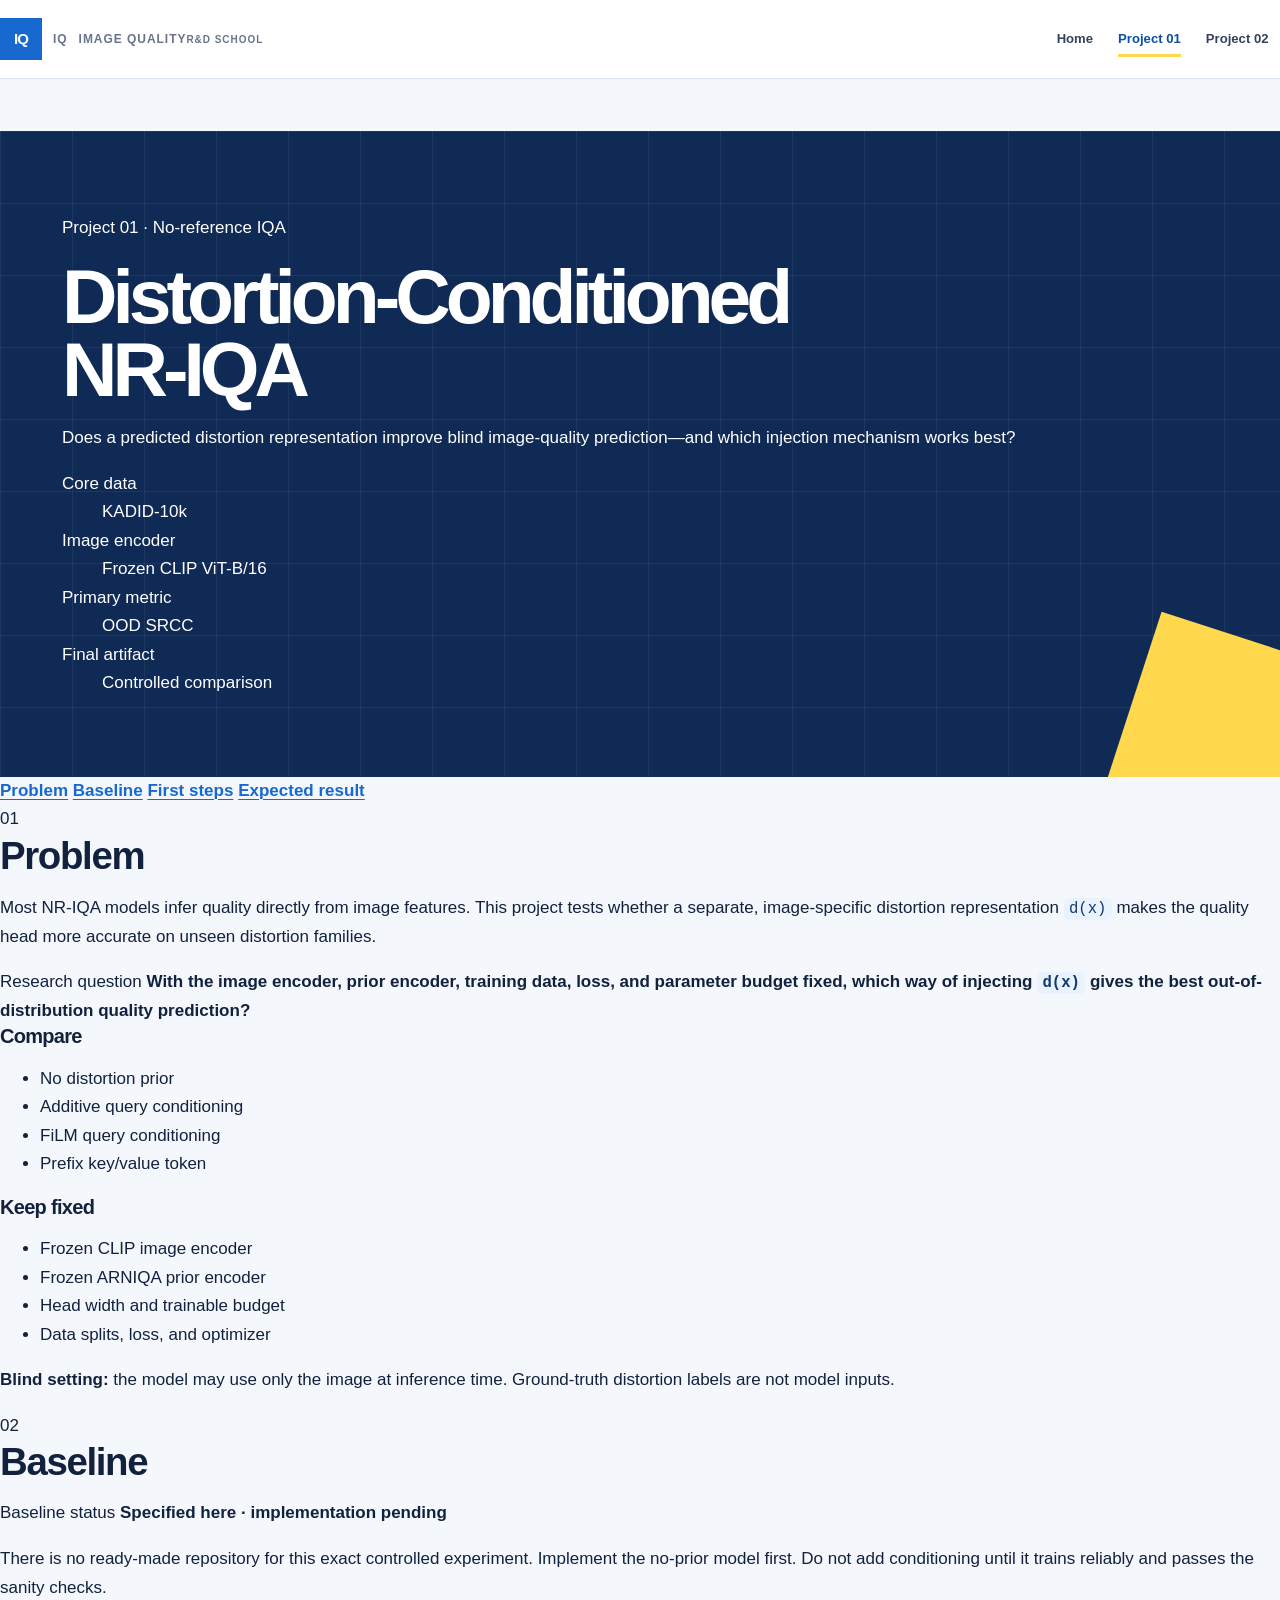
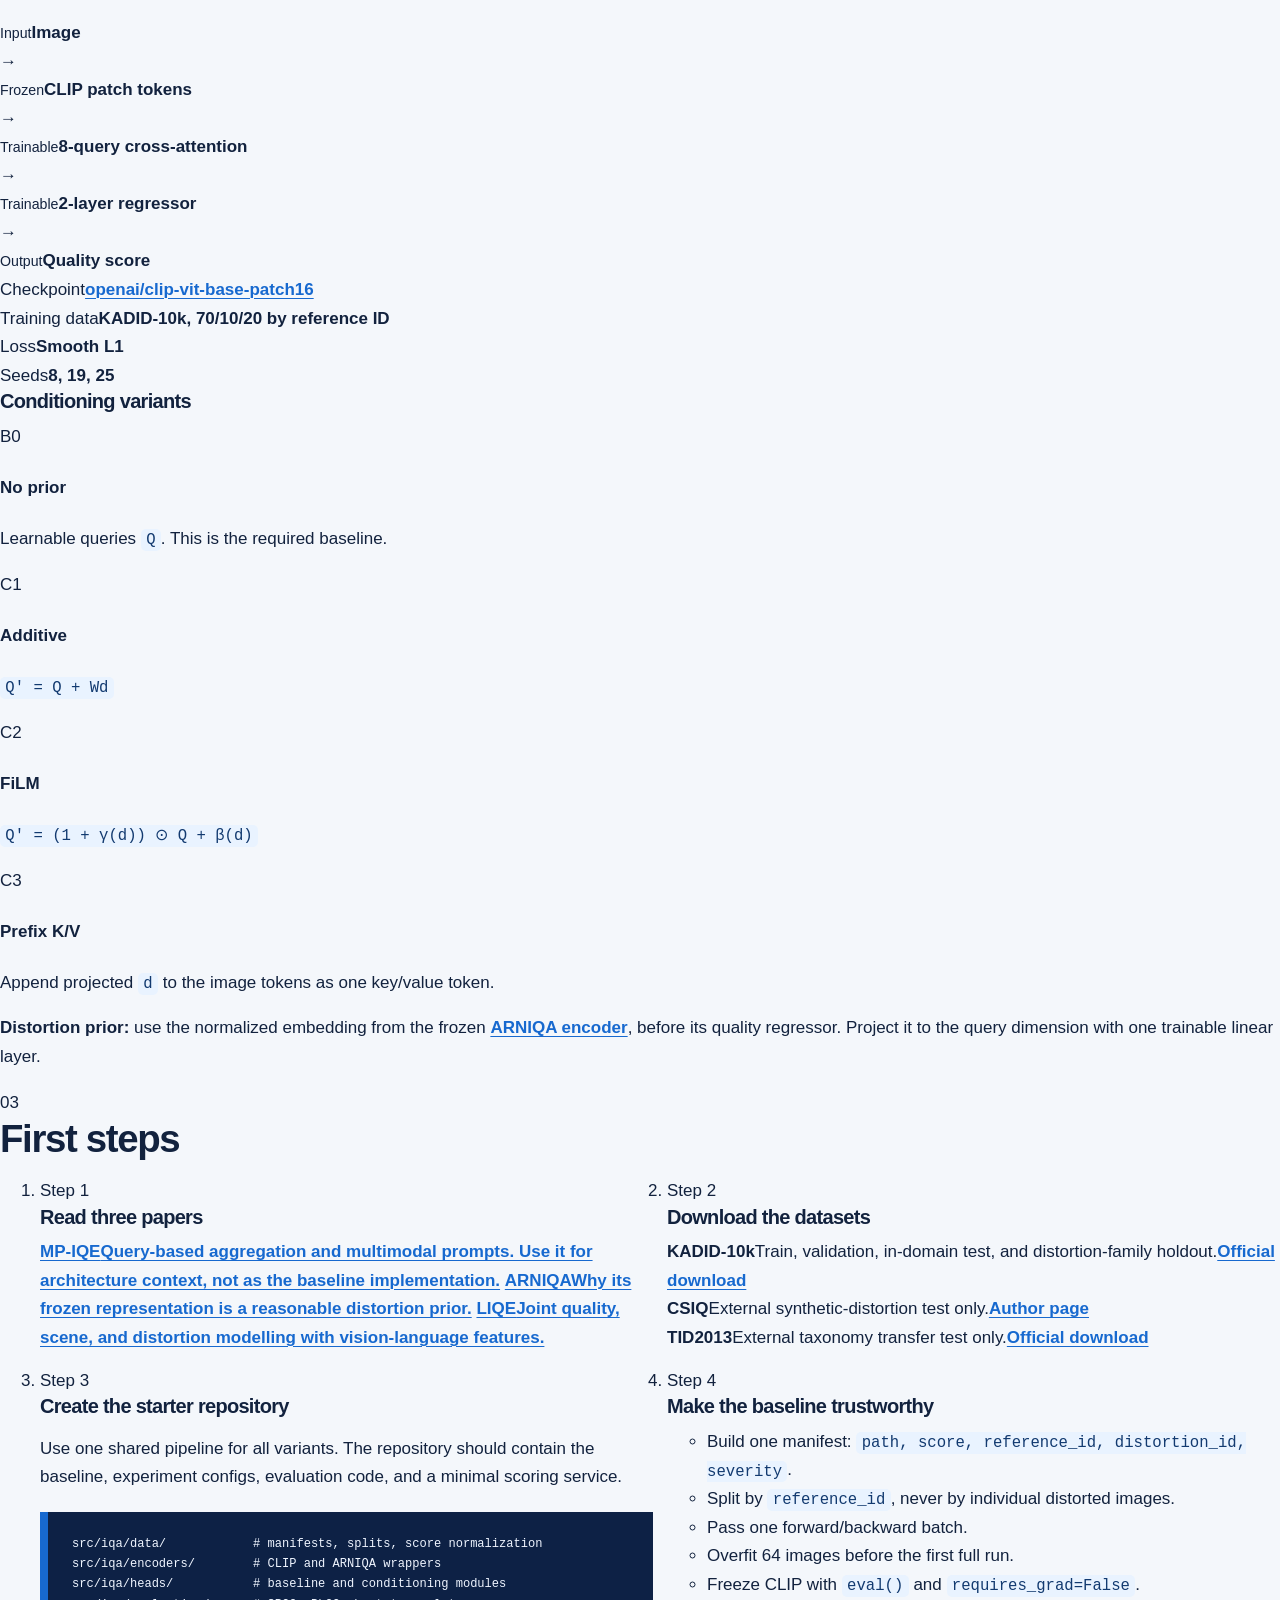
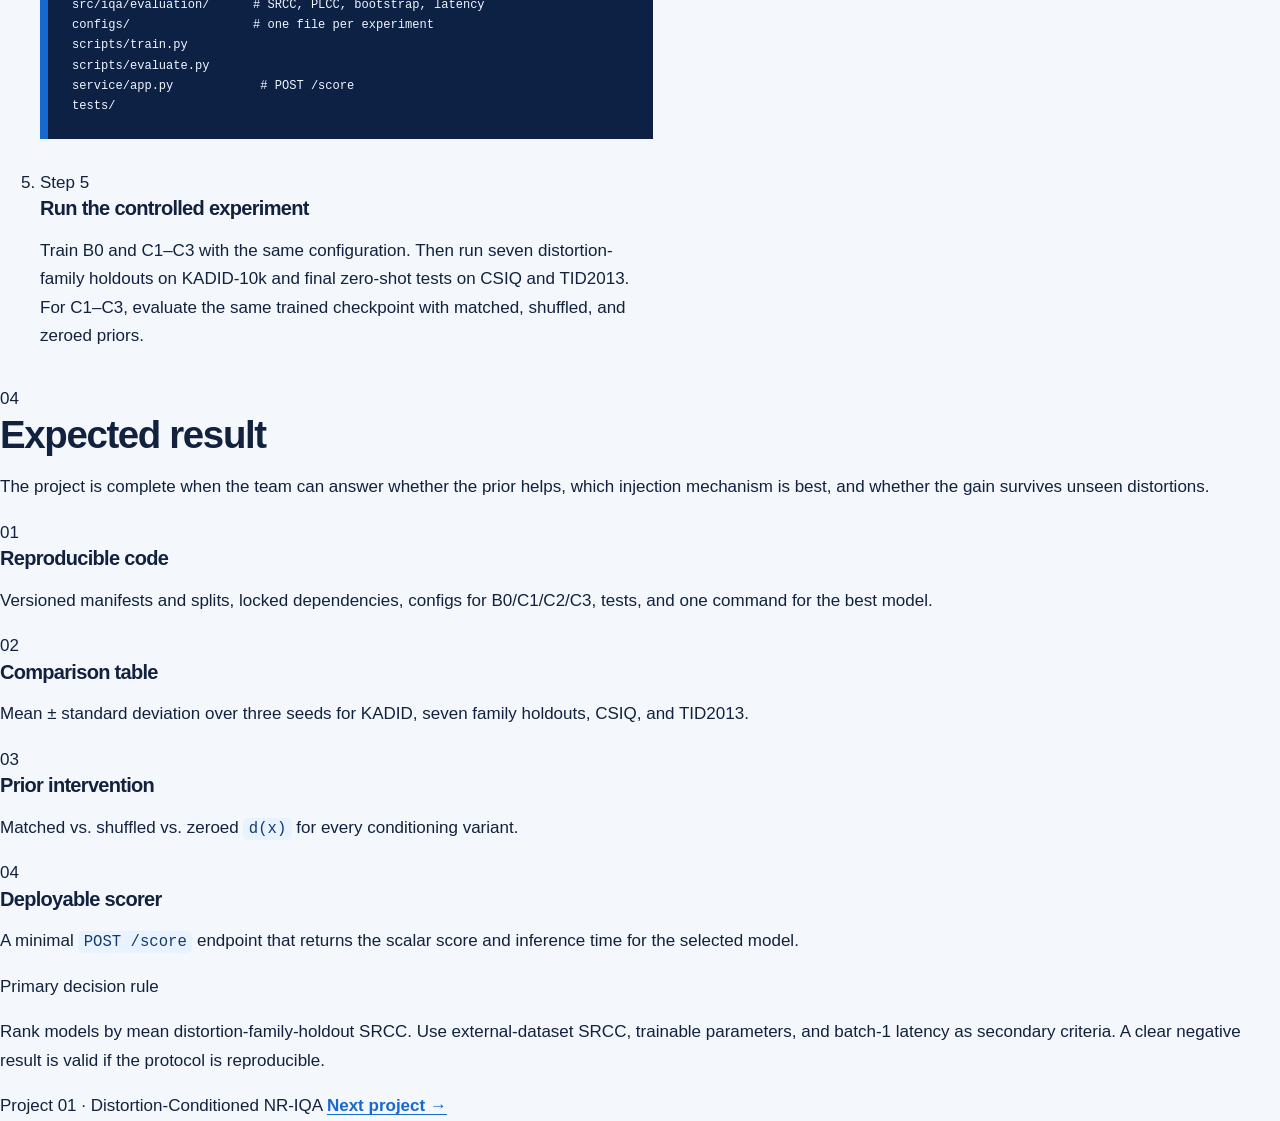
==== commit 7d4882d7: "Rewrite project-1.html as concise English student guide" ====
--- a/project-1.html
+++ b/project-1.html
@@ -1,204 +1,202 @@
 <!doctype html>
-<html lang="ru">
+<html lang="en">
 <head>
   <meta charset="utf-8">
   <meta name="viewport" content="width=device-width, initial-scale=1">
-  <meta name="description" content="Инструкция проекта: conditioning NR-IQA на предсказанный distortion prior.">
-  <title>Проект 1 · Distortion conditioning</title>
+  <meta name="description" content="Student guide for the Distortion-Conditioned NR-IQA research project.">
+  <title>Project 01 · Distortion-Conditioned NR-IQA</title>
   <link rel="stylesheet" href="assets/styles.css">
 </head>
 <body data-page="project-1">
   <header class="site-header">
-    <nav class="nav container" aria-label="Основная навигация">
-      <a class="brand" href="index.html">IQA <span>R&D School</span></a>
-      <div class="nav-links">
-        <a href="index.html">Главная</a>
-        <a aria-current="page" href="project-1.html">Проект 1</a>
-        <a href="project-2.html">Проект 2</a>
-        <a href="resources.html">Ресурсы</a>
-      </div>
+    <div class="nav shell">
+      <a class="brand" href="index.html" aria-label="Image Quality R&D School home">
+        <span class="brand-mark" aria-hidden="true">IQ</span>
+        <span class="brand-copy"><strong>Image Quality</strong><small>R&amp;D School</small></span>
+      </a>
+      <nav class="nav-links" aria-label="Primary navigation">
+        <a href="index.html">Home</a>
+        <a href="project-1.html" aria-current="page">Project 01</a>
+        <a href="project-2.html">Project 02</a>
+      </nav>
+    </div>
+  </header>
+
+  <main>
+    <section class="project-hero shell">
+      <p class="kicker">Project 01 · No-reference IQA</p>
+      <h1>Distortion-Conditioned NR-IQA</h1>
+      <p class="hero-question">Does a predicted distortion representation improve blind image-quality prediction—and which injection mechanism works best?</p>
+      <dl class="project-facts">
+        <div><dt>Core data</dt><dd>KADID-10k</dd></div>
+        <div><dt>Image encoder</dt><dd>Frozen CLIP ViT-B/16</dd></div>
+        <div><dt>Primary metric</dt><dd>OOD SRCC</dd></div>
+        <div><dt>Final artifact</dt><dd>Controlled comparison</dd></div>
+      </dl>
+    </section>
+
+    <nav class="section-nav shell" aria-label="Project sections">
+      <a href="#problem">Problem</a>
+      <a href="#baseline">Baseline</a>
+      <a href="#start">First steps</a>
+      <a href="#result">Expected result</a>
     </nav>
-  </header>
-
-  <main>
-    <section class="hero project-hero container">
-      <p class="eyebrow">Проект 1 · NR-IQA · Distortion prior</p>
-      <h1>Conditioning NR-IQA на distortion prior</h1>
-      <p class="lede">Как лучше внедрить предсказанную информацию об искажении: прибавить к queries, модулировать их через FiLM или дать отдельным prefix/KV-токеном?</p>
-      <div class="hero-actions">
-        <a class="button" href="#start">Начать за 60 минут</a>
-        <a class="button secondary" href="#protocol">Эксперимент</a>
-      </div>
-    </section>
-
-    <section class="section compact container">
-      <div class="callout">
-        <strong>Научный вопрос в одном предложении</strong>
-        При фиксированных backbone, <code>d(x)</code>, trainable budget и loss какой механизм conditioning даёт лучший OOD-SRCC — и использует ли модель prior причинно, а не декоративно?
-      </div>
-    </section>
-
-    <nav class="project-toc container" aria-label="Содержание проекта">
-      <a href="#start"><span>01</span>Старт</a>
-      <a href="#data"><span>02</span>Данные</a>
-      <a href="#protocol"><span>03</span>Эксперимент</a>
-      <a href="#lodo"><span>04</span>LODO</a>
-      <a href="#metrics"><span>05</span>Метрики</a>
-      <a href="#plan"><span>06</span>План</a>
-      <a href="#reading"><span>07</span>Статьи</a>
-      <a href="#done"><span>08</span>Готовность</a>
-    </nav>
-
-    <section class="section container" id="start">
-      <div class="section-head">
-        <div><p class="eyebrow">Первые 60 минут</p><h2>Сначала данные и два sanity check</h2></div>
-        <p>Результат этапа: manifest, воспроизводимый split и baseline, который переобучается на 64 изображениях.</p>
-      </div>
-      <div class="steps">
-        <article class="step"><h3>Создайте окружение</h3><p>Установите PyTorch по <a href="https://pytorch.org/get-started/locally/">официальному селектору</a>, затем зависимости ниже. Зафиксируйте версии в первом коммите.</p></article>
-        <article class="step"><h3>Скачайте только KADID-10k</h3><p>Основной источник: <a href="https://database.mmsp-kn.de/kadid-10k-database.html">официальная страница KADID-10k</a>. Быстрый учебный путь — зеркало <a href="https://huggingface.co/datasets/chaofengc/IQA-PyTorch-Datasets">IQA-PyTorch Datasets</a>. Сохраните исходный <code>dmos.csv</code> без правок.</p></article>
-        <article class="step"><h3>Соберите единый manifest</h3><p>Одна строка на изображение: <code>path, score_raw, score_01, reference_id, distortion_id, severity</code>. Split делается по <code>reference_id</code>, не по файлам.</p></article>
-        <article class="step"><h3>Запустите две проверки</h3><p>(a) один batch проходит вперёд-назад; (b) модель достигает почти нулевой train-loss на 64 изображениях. Только после этого запускайте baseline.</p></article>
-      </div>
-
-      <pre><code>python -m venv .venv
-source .venv/bin/activate
-# Сначала установите torch/torchvision под вашу CUDA с pytorch.org
-pip install transformers accelerate pandas scipy scikit-learn openpyxl \
-  einops timm pyiqa wandb
-
-mkdir -p extern data runs
-git clone https://github.com/miccunifi/ARNIQA.git extern/ARNIQA
-git clone https://github.com/stephencurry-web/IQA.git extern/MP-IQE
-git clone https://github.com/chaofengc/IQA-PyTorch.git extern/IQA-PyTorch</code></pre>
-      <div class="callout warning">
-        <strong>Как использовать MP-IQE</strong>
-        Возьмите из статьи схему работы с queries, но учтите различие: в MP-IQE scene/distortion prompt banks сами являются queries, а в этом проекте используется отдельный per-image prior <code>d(x)</code>.
-      </div>
-    </section>
-
-    <section class="section container" id="data">
-      <div class="section-head"><div><p class="eyebrow">Данные</p><h2>Core, external и stretch</h2></div><p>Core-эксперимент обучается на KADID-10k. CSIQ, TID2013 и LIVE используются только для проверки переноса без подстройки.</p></div>
-      <div class="table-wrap">
-        <table>
-          <thead><tr><th>Роль</th><th>Датасет</th><th>Что делать</th><th>Ссылка</th></tr></thead>
-          <tbody>
-            <tr><td><span class="status good">Core train/val/test</span></td><td>KADID-10k · 10 125 distorted / 81 reference / 25 types × 5 levels</td><td>Reference-disjoint 70/10/20; общий baseline и 4 conditioning-варианта.</td><td><a href="https://database.mmsp-kn.de/kadid-10k-database.html">Official</a></td></tr>
-            <tr><td><span class="status good">External test</span></td><td>CSIQ · 866 distorted / 30 reference / 6 types</td><td>Никакой подстройки. У CSIQ DMOS: меньше означает лучше; инвертируйте один раз в loader.</td><td><a href="https://s2.smu.edu/~eclarson/csiq.html">Author page</a> · <a href="https://qualinet.github.io/databases/image/categorical_image_quality_csiq_database/">files</a></td></tr>
-            <tr><td><span class="status good">External test</span></td><td>TID2013 · 3 000 distorted / 25 reference / 24 types</td><td>Только итоговый cross-dataset тест; MOS выше = лучше.</td><td><a href="https://www.ponomarenko.info/tid2013.htm">Official</a></td></tr>
-            <tr><td><span class="status warn">Optional</span></td><td>LIVE IQA · 779 distorted / 29 reference / 5 types</td><td>Скачать заранее: доступ выдаётся через форму. Не блокируйте core-эксперимент ожиданием пароля.</td><td><a href="https://live.ece.utexas.edu/research/Quality/subjective.htm">Official</a></td></tr>
-          </tbody>
-        </table>
-      </div>
-    </section>
-
-    <section class="section container" id="protocol">
-      <div class="section-head"><div><p class="eyebrow">Контролируемая матрица</p><h2>Четыре варианта, один prior</h2></div><p>Backbone: frozen CLIP ViT-B/16. Aggregator: один слой cross-attention с 8 learnable queries. Меняется только точка инъекции <code>d(x)</code>.</p></div>
-      <div class="table-wrap">
-        <table>
-          <thead><tr><th>ID</th><th>Механизм</th><th>Определение</th><th>Статус</th></tr></thead>
-          <tbody>
-            <tr><td>V0</td><td>No prior</td><td>Свободные queries <code>Q</code>; обязательная точка отсчёта.</td><td>Обязательно</td></tr>
-            <tr><td>V1</td><td>Additive</td><td><code>Q′ = Q + Wd</code>; один и тот же projected prior добавляется к каждому query.</td><td>Обязательно</td></tr>
-            <tr><td>V2</td><td>FiLM</td><td><code>Q′ = (1 + γ(d)) ⊙ Q + β(d)</code>; последние слои γ/β инициализировать нулями.</td><td>Обязательно</td></tr>
-            <tr><td>V3</td><td>Prefix / K,V token</td><td>Projected <code>d</code> добавляется к patch tokens только как дополнительный key/value.</td><td>Обязательно</td></tr>
-            <tr><td>V4</td><td>Small MoE router</td><td>Эксперты по семействам искажений, мягкое смешивание по <code>d</code>.</td><td>Stretch, только если V0–V3 готовы к дню 6</td></tr>
-            <tr><td>V5/V6</td><td>Hypernetwork / latent dictionary</td><td>Меняют уже не только способ подачи prior; это отдельные исследовательские вопросы.</td><td>Не брать в core</td></tr>
-          </tbody>
-        </table>
-      </div>
-
-      <div class="grid-2" style="margin-top:18px">
-        <div class="card">
-          <h3>Основной <code>d(x)</code></h3>
-          <p><strong>Frozen ARNIQA representation</strong>: извлеките глобальный feature до финального quality regressor, L2-нормализуйте и спроецируйте в размерность queries. Не обучайте ARNIQA на школьных split.</p>
-          <p><a href="https://github.com/miccunifi/ARNIQA">Код и веса ARNIQA</a></p>
-        </div>
-        <div class="card">
-          <h3>Диагностики prior</h3>
-          <p><strong>Oracle text prior</strong> из канонического имени искажения — верхняя граница, не NR-IQA результат. <strong>CLIP-IQA attributes</strong> — optional: это quality/attribute logits, а не чистый тип искажения.</p>
-          <p><a href="https://github.com/IceClear/CLIP-IQA">CLIP-IQA</a></p>
-        </div>
-      </div>
-
-      <h3 style="margin-top:30px">Интервенции: проверяем, что prior действительно используется</h3>
-      <div class="grid-3">
-        <div class="card"><h3>Matched</h3><p>Правильный <code>d(x)</code>. Основной результат.</p></div>
-        <div class="card"><h3>Shuffled</h3><p><code>d</code> случайно переставлен внутри batch. Качество должно падать.</p></div>
-        <div class="card"><h3>Zeroed</h3><p><code>d=0</code>. Отделяет полезность prior от лишних параметров.</p></div>
-      </div>
-      <p class="small">Дополнительно: oracle <code>d</code> и deliberately wrong family. Attention-weight на prefix-токене сам по себе не считается объяснением.</p>
-    </section>
-
-    <section class="section container" id="lodo">
-      <div class="section-head"><div><p class="eyebrow">Протокол LODO</p><h2>Разделите два уровня переноса</h2></div><p>ARNIQA видел синтетические искажения при pretraining. Поэтому отдельно оцениваются перенос обучаемой IQA-головы и перенос всей системы.</p></div>
-      <div class="grid-2">
-        <div class="card"><span class="status good">Head-LODO</span><h3>Практичный core</h3><p>Frozen ARNIQA разрешён. Из train IQA-head удаляется одно заранее зафиксированное семейство KADID. Это тест: умеет ли механизм conditioning переносить prior на новый тип для головы.</p></div>
-        <div class="card"><span class="status warn">Strict system-LODO</span><h3>Только как дополнительный тест</h3><p>Ни один обучаемый или pre-trained модуль не должен был видеть held-out искажение. Для ARNIQA это обычно нельзя гарантировать; не называйте Head-LODO строгим system-LODO.</p></div>
-      </div>
-      <div class="callout warning" style="margin-top:18px"><strong>Зафиксируйте до запуска</strong>Используйте семь групп с официальной страницы KADID: blur 01–03, color 04–08, compression 09–10, noise 11–15, brightness 16–18, spatial 19–23, sharpness/contrast 24–25. Для каждого LODO-fold train/val/test остаются reference-disjoint; seeds <code>8, 19, 25</code>. После первого результата mapping не менять.</div>
-    </section>
-
-    <section class="section container" id="metrics">
-      <div class="section-head"><div><p class="eyebrow">Метрики и критерий победы</p><h2>Что попадёт в финальную таблицу</h2></div><p>SRCC — основной показатель. PLCC считать после одной и той же нелинейной калибровки либо честно указывать raw PLCC.</p></div>
-      <div class="table-wrap">
-        <table>
-          <thead><tr><th>Группа</th><th>Поля</th><th>Как агрегировать</th></tr></thead>
-          <tbody>
-            <tr><td>Accuracy</td><td>SRCC, PLCC, mean и worst-family SRCC</td><td>Среднее ± std по 3 seeds; 95% bootstrap CI для разности с V0.</td></tr>
-            <tr><td>Generalization</td><td>Head-LODO; zero-shot CSIQ/TID2013/LIVE</td><td>Macro-average по датасетам, не по изображениям.</td></tr>
-            <tr><td>Cost</td><td>Trainable params, batch-1 latency, peak VRAM</td><td>Одна GPU, 100 warmup + 500 timed runs, одинаковый input size.</td></tr>
-            <tr><td>Causality</td><td>matched − shuffled; matched − zeroed</td><td>Та же модель и те же изображения.</td></tr>
-          </tbody>
-        </table>
-      </div>
-      <div class="callout" style="margin-top:18px"><strong>Заранее заданный успех</strong>Conditioning считается полезным, если лучший вариант даёт не меньше +0.01 macro OOD-SRCC к V0, CI разности не пересекает 0, а shuffled prior заметно ухудшает результат. Если нет — хороший вывод звучит: «при данном backbone и prior механизм инъекции не важен / prior не используется».</div>
-    </section>
-
-    <section class="section container" id="plan">
-      <div class="section-head"><div><p class="eyebrow">План на 10 дней</p><h2>Критический путь</h2></div><p>Каждый день заканчивается артефактом в репозитории, а не только устным статусом.</p></div>
-      <div class="card timeline">
-        <div class="day"><div class="day-label">День 1</div><div><h3>Data contract</h3><p>Manifest, score direction, reference-disjoint split, 30 ручных визуальных проверок.</p></div></div>
-        <div class="day"><div class="day-label">День 2</div><div><h3>Sanity baseline</h3><p>Frozen CLIP pooled feature → MLP и переобучение на 64 samples.</p></div></div>
-        <div class="day"><div class="day-label">Дни 3–4</div><div><h3>Query baseline + prior</h3><p>V0 cross-attention, затем deterministic ARNIQA extractor и cache ключей/версий.</p></div></div>
-        <div class="day"><div class="day-label">Дни 5–6</div><div><h3>V1–V3</h3><p>Additive, FiLM, prefix/KV; один unit test на identity-init для FiLM.</p></div></div>
-        <div class="day"><div class="day-label">День 7</div><div><h3>Interventions</h3><p>Matched, shuffled, zeroed; анализ 20 лучших/худших delta.</p></div></div>
-        <div class="day"><div class="day-label">Дни 8–9</div><div><h3>3 seeds + external</h3><p>Head-LODO и CSIQ/TID2013; LIVE — если доступ уже получен.</p></div></div>
-        <div class="day"><div class="day-label">День 10</div><div><h3>Freeze</h3><p>Таблица, CI, latency, 4–6 страниц, checkpoint и reproduction command.</p></div></div>
-      </div>
-    </section>
-
-    <section class="section container" id="reading">
-      <div class="section-head"><div><p class="eyebrow">Читать в этом порядке</p><h2>Пять работ до первого sweep</h2></div><p>Команда делит статьи: каждый пишет по 5 тезисов «что переносим / чего не переносим».</p></div>
-      <div class="reading-list">
-        <article class="paper"><div class="paper-order">1</div><div><h3>MP-IQE · Multi-Modal Prompt Learning on BIQA</h3><p>Ближайшая архитектура; внимательно прочитать Eq. 12–14 и отличить prompt bank от per-image prior.</p><div class="paper-links"><a href="https://arxiv.org/html/2404.14949v2">Paper</a><a href="https://github.com/stephencurry-web/IQA">Code</a></div></div></article>
-        <article class="paper"><div class="paper-order">2</div><div><h3>ARNIQA · Learning Distortion Manifold</h3><p>Источник основного predicted prior и его ограничения на unseen distortions.</p><div class="paper-links"><a href="https://arxiv.org/abs/2310.14918">Paper</a><a href="https://github.com/miccunifi/ARNIQA">Code</a></div></div></article>
-        <article class="paper"><div class="paper-order">3</div><div><h3>LIQE · Vision-Language Correspondence</h3><p>Совместное моделирование качества, сцены и типа искажения; сильный conceptual baseline.</p><div class="paper-links"><a href="https://openaccess.thecvf.com/content/CVPR2023/papers/Zhang_Blind_Image_Quality_Assessment_via_Vision-Language_Correspondence_A_Multitask_Learning_CVPR_2023_paper.pdf">Paper</a><a href="https://github.com/zwx8981/LIQE">Code</a></div></div></article>
-        <article class="paper"><div class="paper-order">4</div><div><h3>DR.Experts · Distortion-Aware Experts</h3><p>AAAI 2026: distortion-specific priors + dynamic MoE. Это близкий prior art для stretch-V4.</p><div class="paper-links"><a href="https://ojs.aaai.org/index.php/AAAI/article/view/37401/41363">Paper</a></div></div></article>
-        <article class="paper"><div class="paper-order">5</div><div><h3>CLIP-IQA</h3><p>Антонимные prompts и visual attributes. Полезно как alternative feature source, но не как готовый distortion-type encoder.</p><div class="paper-links"><a href="https://ojs.aaai.org/index.php/AAAI/article/view/25353/25125">Paper</a><a href="https://github.com/IceClear/CLIP-IQA">Code</a></div></div></article>
-      </div>
-      <details style="margin-top:14px"><summary>Дополнительные работы для related work</summary><p><a href="https://scholar.pku.edu.cn/ttjiang/publications/adaptive-prompt-learning-blind-image-quality-assessment-multi-modal-mixed">MMP-IQA / Adaptive Prompt Learning (ACM MM 2025)</a> использует instance-conditioned prompt context. Preprint <a href="https://arxiv.org/abs/2606.02002">Distortion-Aware Fusion of Statistical and VLM Features (2026)</a> применяет multiplicative gating. Сопоставьте их постановки с вашим контролируемым сравнением additive, FiLM и prefix.</p></details>
-    </section>
-
-    <section class="section container" id="done">
-      <div class="section-head"><div><p class="eyebrow">Definition of done</p><h2>Чек-лист команды</h2></div><p>Состояние сохраняется только в этом браузере.</p></div>
-      <div class="card">
-        <div class="progress"><span data-progress></span></div><div class="progress-copy" data-progress-copy></div>
-        <div class="checklist" data-checklist>
-          <label class="check"><input type="checkbox"><span>Manifest и reference-disjoint split закоммичены; 30 путей проверены вручную.</span></label>
-          <label class="check"><input type="checkbox"><span>Score direction проверен на визуально хороших/плохих изображениях.</span></label>
-          <label class="check"><input type="checkbox"><span>V0–V3 проходят overfit-64 и имеют сопоставимый trainable budget.</span></label>
-          <label class="check"><input type="checkbox"><span>ARNIQA frozen; версия весов и способ извлечения feature записаны.</span></label>
-          <label class="check"><input type="checkbox"><span>Есть matched / shuffled / zeroed interventions.</span></label>
-          <label class="check"><input type="checkbox"><span>Финальные числа получены на seeds 8, 19, 25 и имеют CI.</span></label>
-          <label class="check"><input type="checkbox"><span>Отдельно подписаны within-KADID, Head-LODO и cross-dataset результаты.</span></label>
-          <label class="check"><input type="checkbox"><span>Одна команда воспроизводит лучшую строку из README с чистого окружения.</span></label>
-        </div>
-      </div>
-    </section>
+
+    <div class="brief shell">
+      <section class="brief-section" id="problem">
+        <div class="section-label"><span>01</span><h2>Problem</h2></div>
+        <div class="section-content">
+          <p class="section-intro">Most NR-IQA models infer quality directly from image features. This project tests whether a separate, image-specific distortion representation <code>d(x)</code> makes the quality head more accurate on unseen distortion families.</p>
+
+          <div class="research-question">
+            <span>Research question</span>
+            <strong>With the image encoder, prior encoder, training data, loss, and parameter budget fixed, which way of injecting <code>d(x)</code> gives the best out-of-distribution quality prediction?</strong>
+          </div>
+
+          <div class="two-column">
+            <article class="plain-card">
+              <h3>Compare</h3>
+              <ul class="clean-list">
+                <li>No distortion prior</li>
+                <li>Additive query conditioning</li>
+                <li>FiLM query conditioning</li>
+                <li>Prefix key/value token</li>
+              </ul>
+            </article>
+            <article class="plain-card">
+              <h3>Keep fixed</h3>
+              <ul class="clean-list">
+                <li>Frozen CLIP image encoder</li>
+                <li>Frozen ARNIQA prior encoder</li>
+                <li>Head width and trainable budget</li>
+                <li>Data splits, loss, and optimizer</li>
+              </ul>
+            </article>
+          </div>
+
+          <p class="rule"><strong>Blind setting:</strong> the model may use only the image at inference time. Ground-truth distortion labels are not model inputs.</p>
+        </div>
+      </section>
+
+      <section class="brief-section" id="baseline">
+        <div class="section-label"><span>02</span><h2>Baseline</h2></div>
+        <div class="section-content">
+          <div class="status-line">
+            <span>Baseline status</span>
+            <strong>Specified here · implementation pending</strong>
+          </div>
+          <p class="section-intro">There is no ready-made repository for this exact controlled experiment. Implement the no-prior model first. Do not add conditioning until it trains reliably and passes the sanity checks.</p>
+
+          <div class="model-flow" aria-label="Baseline architecture">
+            <div><small>Input</small><strong>Image</strong></div>
+            <span aria-hidden="true">→</span>
+            <div><small>Frozen</small><strong>CLIP patch tokens</strong></div>
+            <span aria-hidden="true">→</span>
+            <div><small>Trainable</small><strong>8-query cross-attention</strong></div>
+            <span aria-hidden="true">→</span>
+            <div><small>Trainable</small><strong>2-layer regressor</strong></div>
+            <span aria-hidden="true">→</span>
+            <div class="accent"><small>Output</small><strong>Quality score</strong></div>
+          </div>
+
+          <div class="spec-grid">
+            <div><span>Checkpoint</span><strong><a href="https://huggingface.co/openai/clip-vit-base-patch16">openai/clip-vit-base-patch16</a></strong></div>
+            <div><span>Training data</span><strong>KADID-10k, 70/10/20 by reference ID</strong></div>
+            <div><span>Loss</span><strong>Smooth L1</strong></div>
+            <div><span>Seeds</span><strong>8, 19, 25</strong></div>
+          </div>
+
+          <h3 class="subheading">Conditioning variants</h3>
+          <div class="variant-grid">
+            <article><span>B0</span><h4>No prior</h4><p>Learnable queries <code>Q</code>. This is the required baseline.</p></article>
+            <article><span>C1</span><h4>Additive</h4><p><code>Q′ = Q + Wd</code></p></article>
+            <article><span>C2</span><h4>FiLM</h4><p><code>Q′ = (1 + γ(d)) ⊙ Q + β(d)</code></p></article>
+            <article><span>C3</span><h4>Prefix K/V</h4><p>Append projected <code>d</code> to the image tokens as one key/value token.</p></article>
+          </div>
+
+          <p class="rule"><strong>Distortion prior:</strong> use the normalized embedding from the frozen <a href="https://github.com/miccunifi/ARNIQA">ARNIQA encoder</a>, before its quality regressor. Project it to the query dimension with one trainable linear layer.</p>
+        </div>
+      </section>
+
+      <section class="brief-section" id="start">
+        <div class="section-label"><span>03</span><h2>First steps</h2></div>
+        <div class="section-content">
+          <ol class="steps">
+            <li>
+              <div><span>Step 1</span><h3>Read three papers</h3></div>
+              <div class="resource-list">
+                <a href="https://arxiv.org/abs/2404.14949"><strong>MP-IQE</strong><span>Query-based aggregation and multimodal prompts. Use it for architecture context, not as the baseline implementation.</span></a>
+                <a href="https://arxiv.org/abs/2310.14918"><strong>ARNIQA</strong><span>Why its frozen representation is a reasonable distortion prior.</span></a>
+                <a href="https://openaccess.thecvf.com/content/CVPR2023/papers/Zhang_Blind_Image_Quality_Assessment_via_Vision-Language_Correspondence_A_Multitask_Learning_CVPR_2023_paper.pdf"><strong>LIQE</strong><span>Joint quality, scene, and distortion modelling with vision-language features.</span></a>
+              </div>
+            </li>
+            <li>
+              <div><span>Step 2</span><h3>Download the datasets</h3></div>
+              <div class="dataset-list">
+                <div><strong>KADID-10k</strong><span>Train, validation, in-domain test, and distortion-family holdout.</span><a href="https://database.mmsp-kn.de/kadid-10k-database.html">Official download</a></div>
+                <div><strong>CSIQ</strong><span>External synthetic-distortion test only.</span><a href="https://s2.smu.edu/~eclarson/csiq.html">Author page</a></div>
+                <div><strong>TID2013</strong><span>External taxonomy transfer test only.</span><a href="https://www.ponomarenko.info/tid2013.htm">Official download</a></div>
+              </div>
+            </li>
+            <li>
+              <div><span>Step 3</span><h3>Create the starter repository</h3></div>
+              <div>
+                <p>Use one shared pipeline for all variants. The repository should contain the baseline, experiment configs, evaluation code, and a minimal scoring service.</p>
+                <pre><code>src/iqa/data/            # manifests, splits, score normalization
+src/iqa/encoders/        # CLIP and ARNIQA wrappers
+src/iqa/heads/           # baseline and conditioning modules
+src/iqa/evaluation/      # SRCC, PLCC, bootstrap, latency
+configs/                 # one file per experiment
+scripts/train.py
+scripts/evaluate.py
+service/app.py            # POST /score
+tests/</code></pre>
+              </div>
+            </li>
+            <li>
+              <div><span>Step 4</span><h3>Make the baseline trustworthy</h3></div>
+              <div>
+                <ul class="clean-list compact-list">
+                  <li>Build one manifest: <code>path, score, reference_id, distortion_id, severity</code>.</li>
+                  <li>Split by <code>reference_id</code>, never by individual distorted images.</li>
+                  <li>Pass one forward/backward batch.</li>
+                  <li>Overfit 64 images before the first full run.</li>
+                  <li>Freeze CLIP with <code>eval()</code> and <code>requires_grad=False</code>.</li>
+                </ul>
+              </div>
+            </li>
+            <li>
+              <div><span>Step 5</span><h3>Run the controlled experiment</h3></div>
+              <div><p>Train B0 and C1–C3 with the same configuration. Then run seven distortion-family holdouts on KADID-10k and final zero-shot tests on CSIQ and TID2013. For C1–C3, evaluate the same trained checkpoint with matched, shuffled, and zeroed priors.</p></div>
+            </li>
+          </ol>
+        </div>
+      </section>
+
+      <section class="brief-section" id="result">
+        <div class="section-label"><span>04</span><h2>Expected result</h2></div>
+        <div class="section-content">
+          <p class="section-intro">The project is complete when the team can answer whether the prior helps, which injection mechanism is best, and whether the gain survives unseen distortions.</p>
+
+          <div class="deliverable-grid">
+            <article><span>01</span><h3>Reproducible code</h3><p>Versioned manifests and splits, locked dependencies, configs for B0/C1/C2/C3, tests, and one command for the best model.</p></article>
+            <article><span>02</span><h3>Comparison table</h3><p>Mean ± standard deviation over three seeds for KADID, seven family holdouts, CSIQ, and TID2013.</p></article>
+            <article><span>03</span><h3>Prior intervention</h3><p>Matched vs. shuffled vs. zeroed <code>d(x)</code> for every conditioning variant.</p></article>
+            <article><span>04</span><h3>Deployable scorer</h3><p>A minimal <code>POST /score</code> endpoint that returns the scalar score and inference time for the selected model.</p></article>
+          </div>
+
+          <div class="result-rule">
+            <span>Primary decision rule</span>
+            <p>Rank models by mean distortion-family-holdout SRCC. Use external-dataset SRCC, trainable parameters, and batch-1 latency as secondary criteria. A clear negative result is valid if the protocol is reproducible.</p>
+          </div>
+        </div>
+      </section>
+    </div>
   </main>
 
-  <footer class="footer"><div class="container"><span>Проект 1 · Distortion conditioning</span><a href="resources.html">Все датасеты и статьи →</a></div></footer>
-  <script src="assets/app.js"></script>
+  <footer class="site-footer shell">
+    <span>Project 01 · Distortion-Conditioned NR-IQA</span>
+    <a href="project-2.html">Next project →</a>
+  </footer>
 </body>
 </html>
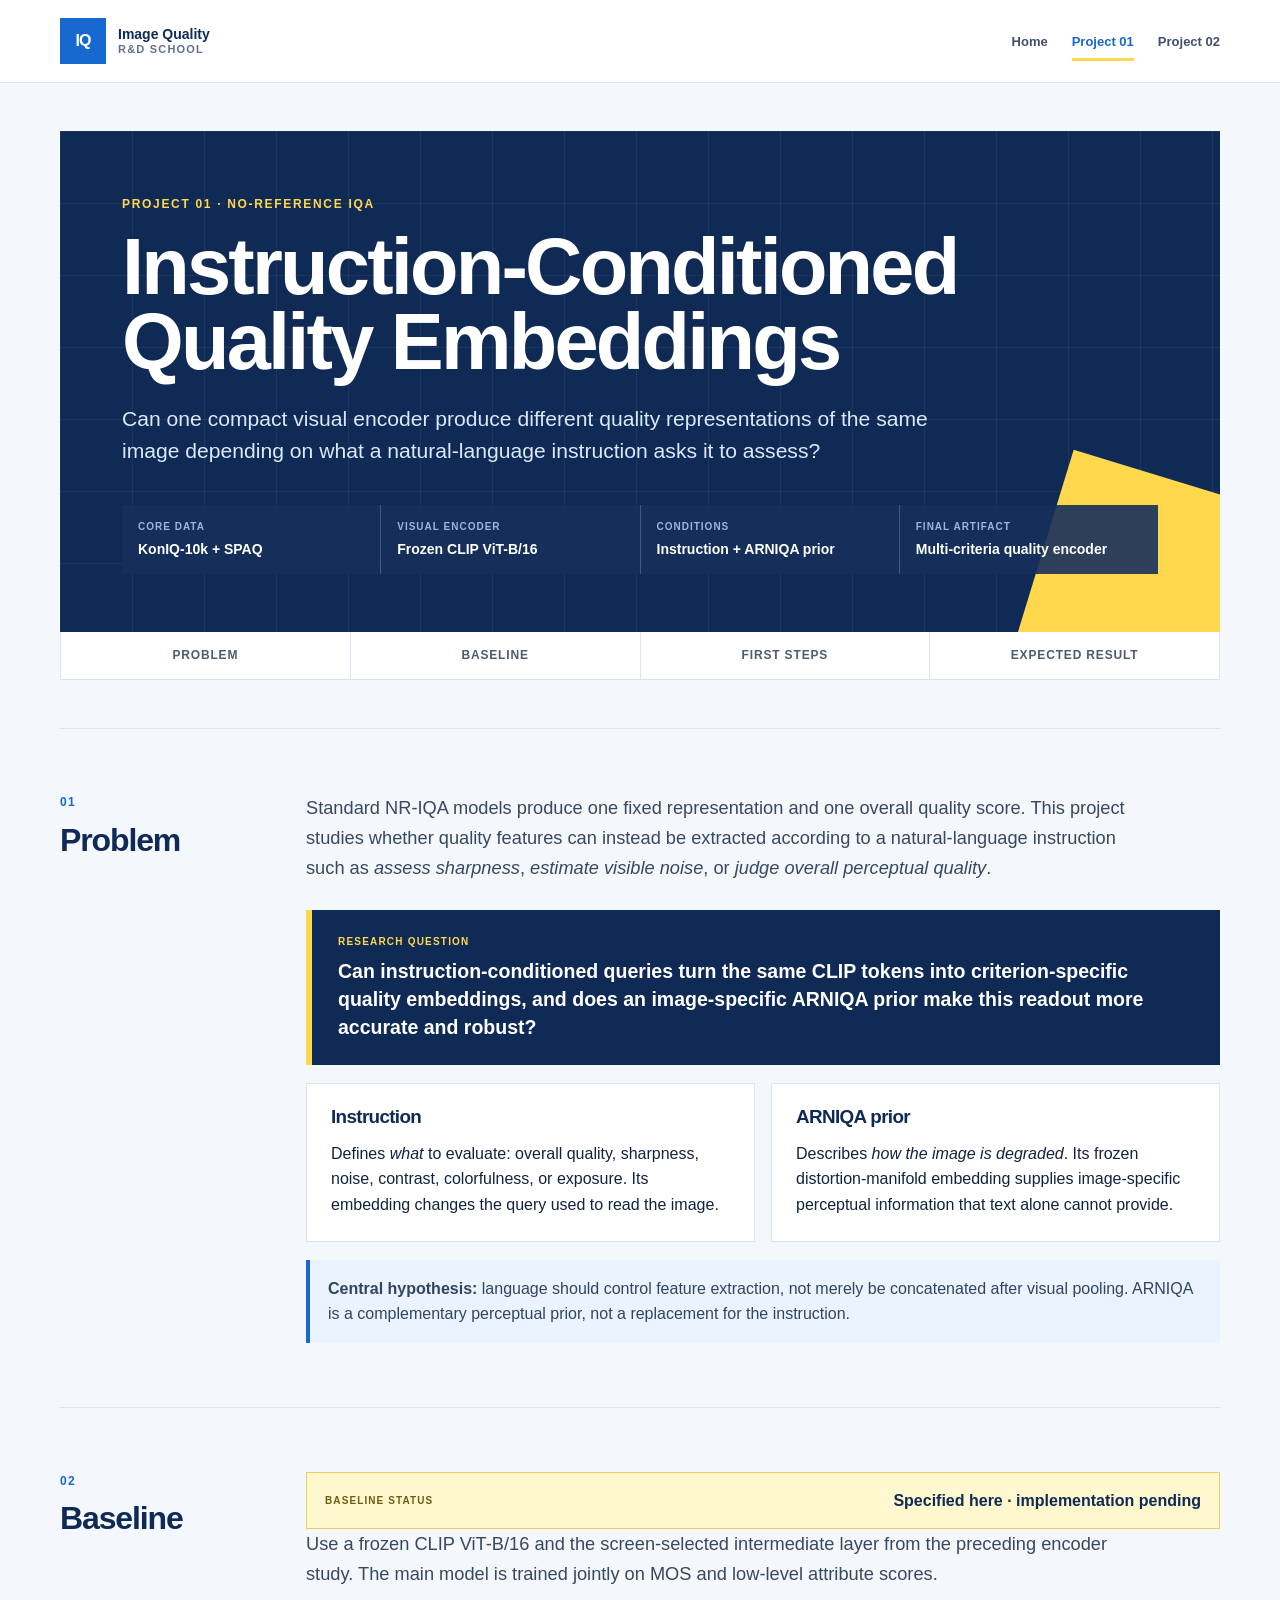
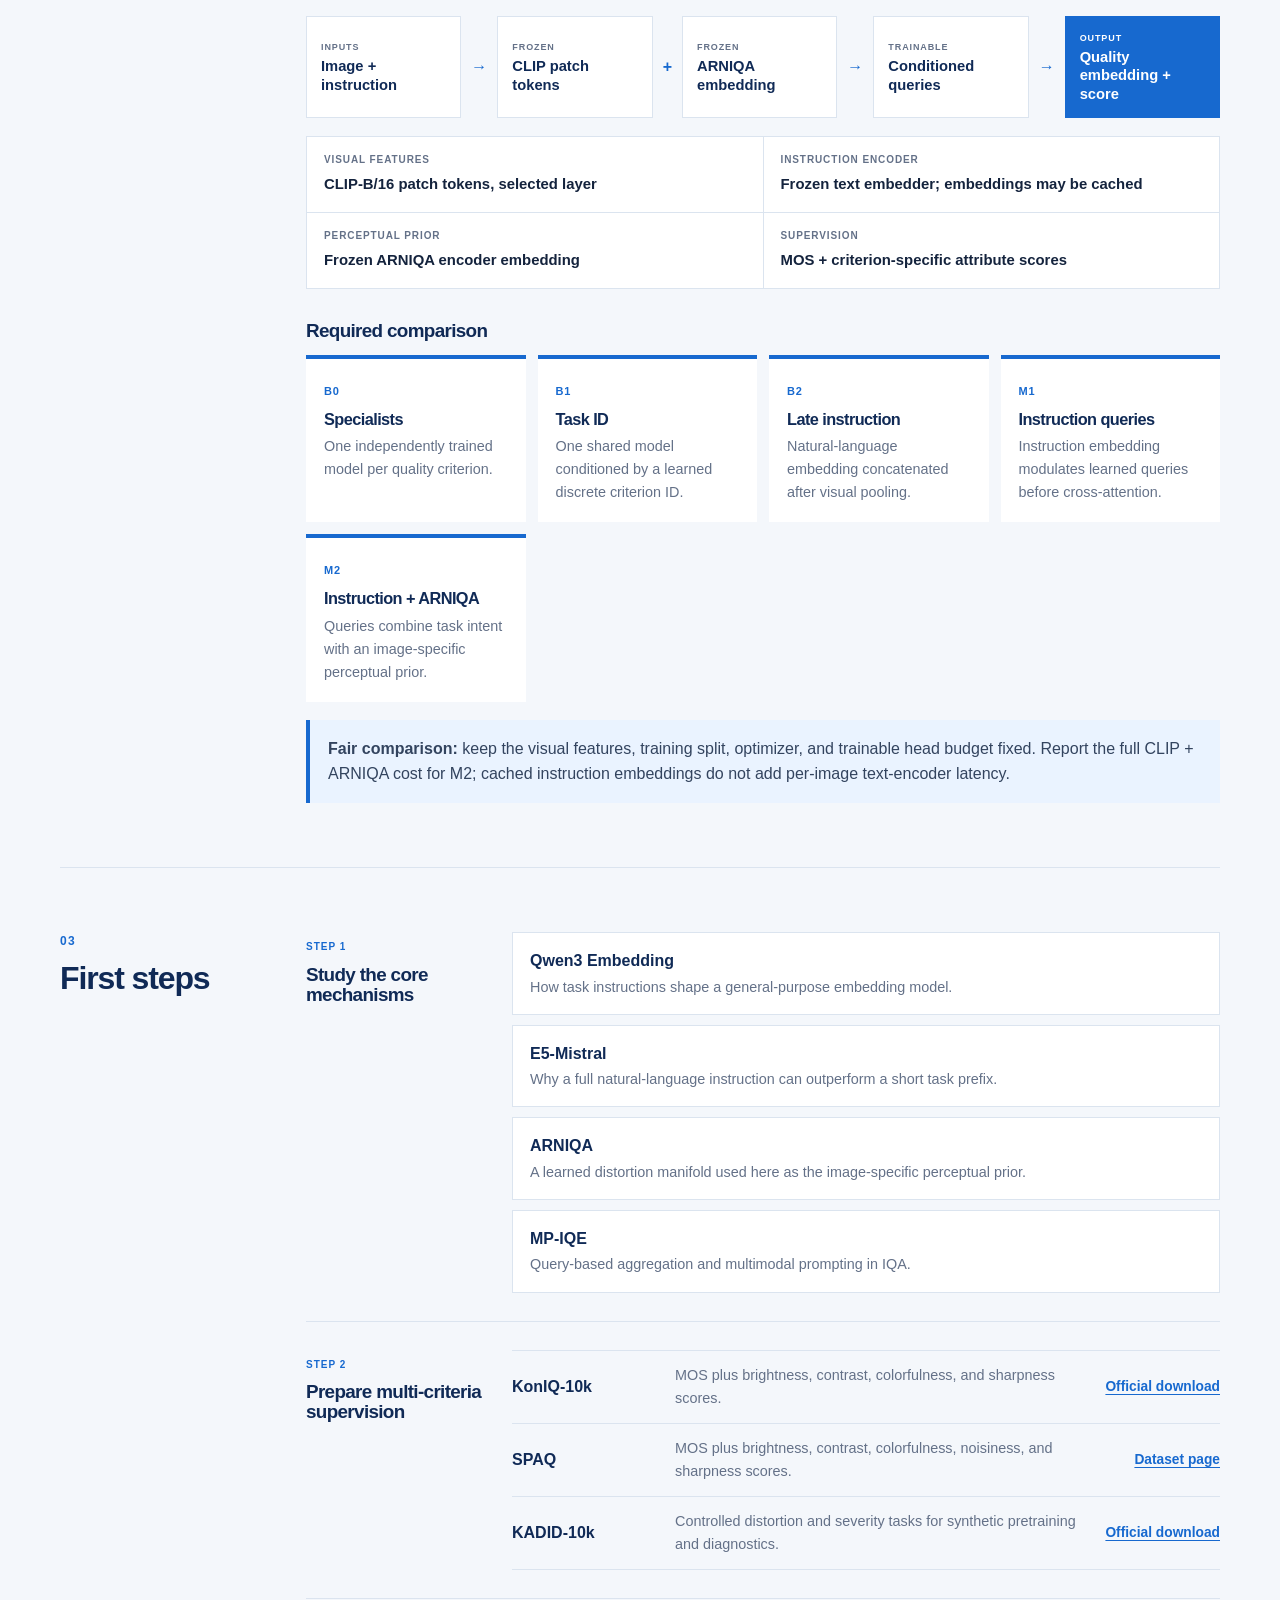
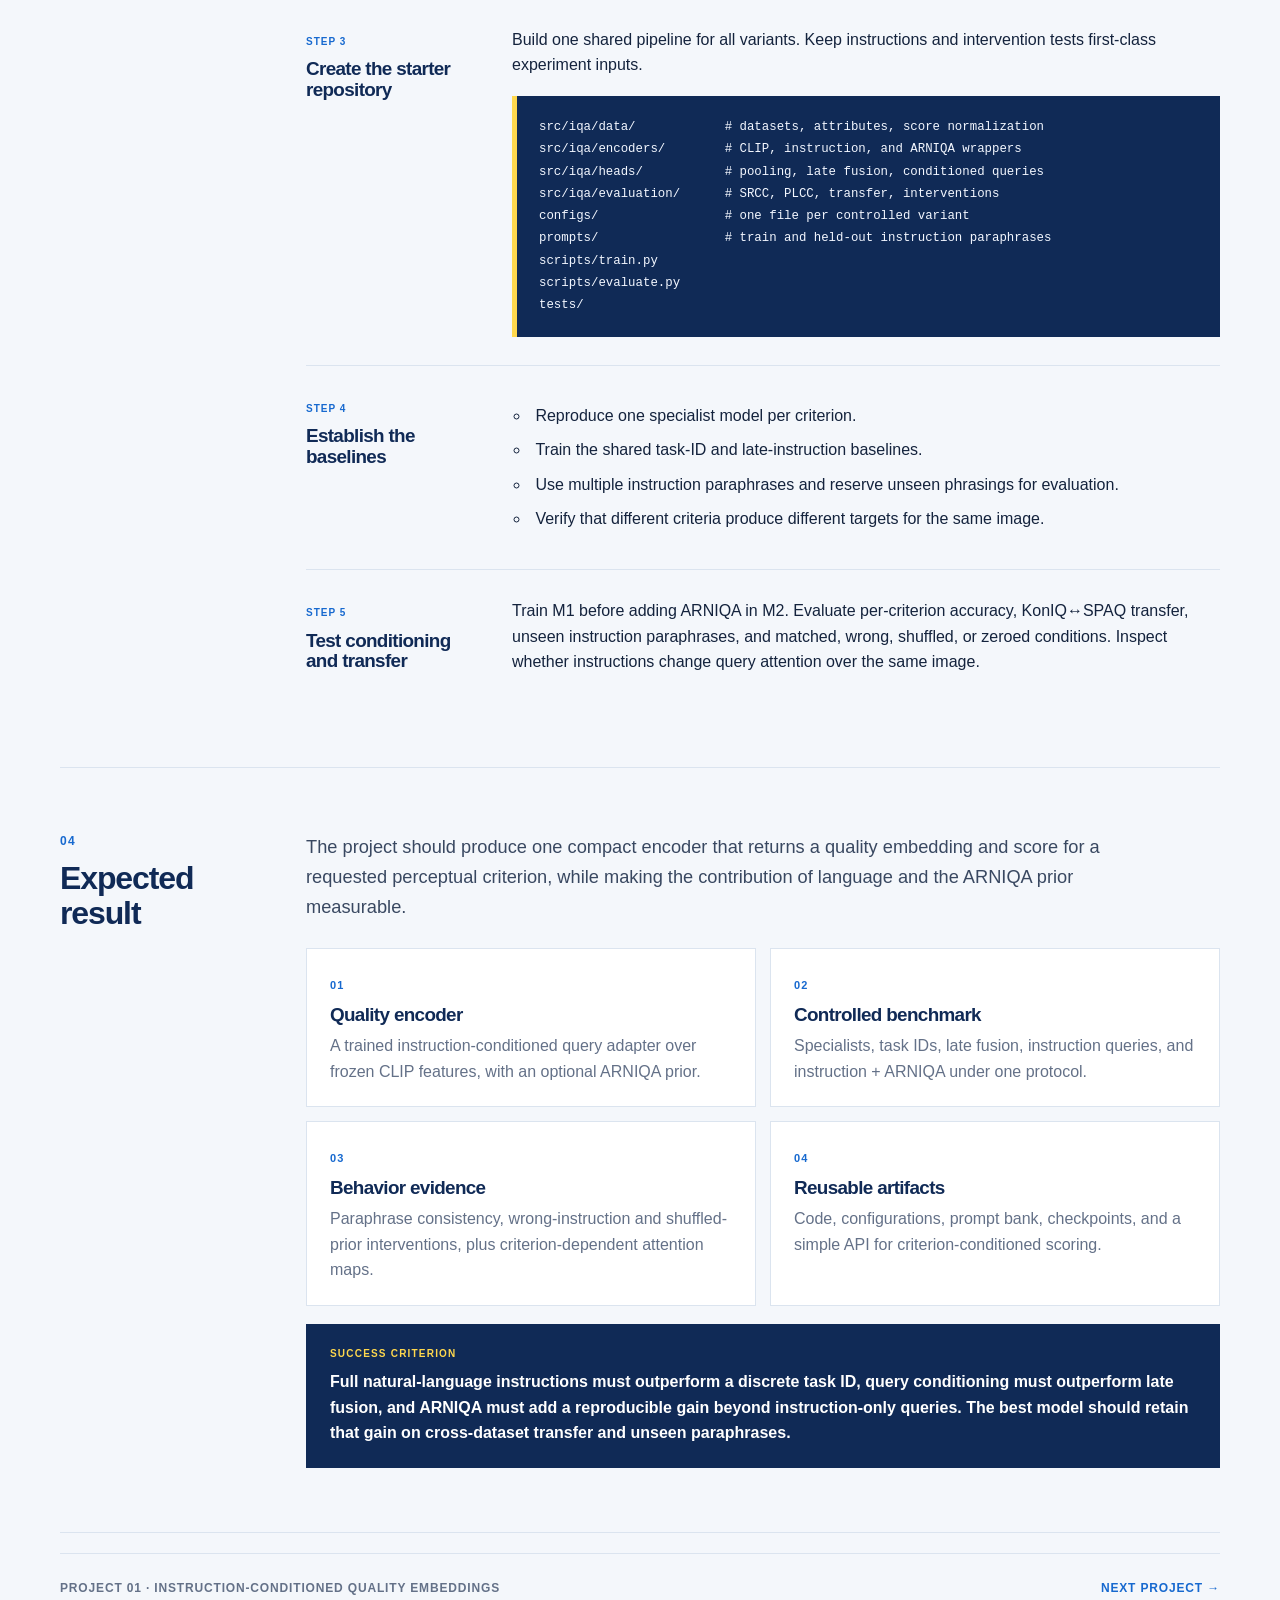
==== commit b3ef8452: "Rewrite project 1 around instruction-conditioned quality embeddings" ====
--- a/project-1.html
+++ b/project-1.html
@@ -3,14 +3,14 @@
 <head>
   <meta charset="utf-8">
   <meta name="viewport" content="width=device-width, initial-scale=1">
-  <meta name="description" content="Student guide for the Distortion-Conditioned NR-IQA research project.">
-  <title>Project 01 · Distortion-Conditioned NR-IQA</title>
+  <meta name="description" content="Student guide for the Instruction-Conditioned Quality Embeddings research project.">
+  <title>Project 01 · Instruction-Conditioned Quality Embeddings</title>
   <link rel="stylesheet" href="assets/styles.css">
 </head>
 <body data-page="project-1">
   <header class="site-header">
     <div class="nav shell">
-      <a class="brand" href="index.html" aria-label="Image Quality R&D School home">
+      <a class="brand" href="index.html" aria-label="Image Quality R&amp;D School home">
         <span class="brand-mark" aria-hidden="true">IQ</span>
         <span class="brand-copy"><strong>Image Quality</strong><small>R&amp;D School</small></span>
       </a>
@@ -25,13 +25,13 @@
   <main>
     <section class="project-hero shell">
       <p class="kicker">Project 01 · No-reference IQA</p>
-      <h1>Distortion-Conditioned NR-IQA</h1>
-      <p class="hero-question">Does a predicted distortion representation improve blind image-quality prediction—and which injection mechanism works best?</p>
+      <h1>Instruction-Conditioned Quality Embeddings</h1>
+      <p class="hero-question">Can one compact visual encoder produce different quality representations of the same image depending on what a natural-language instruction asks it to assess?</p>
       <dl class="project-facts">
-        <div><dt>Core data</dt><dd>KADID-10k</dd></div>
-        <div><dt>Image encoder</dt><dd>Frozen CLIP ViT-B/16</dd></div>
-        <div><dt>Primary metric</dt><dd>OOD SRCC</dd></div>
-        <div><dt>Final artifact</dt><dd>Controlled comparison</dd></div>
+        <div><dt>Core data</dt><dd>KonIQ-10k + SPAQ</dd></div>
+        <div><dt>Visual encoder</dt><dd>Frozen CLIP ViT-B/16</dd></div>
+        <div><dt>Conditions</dt><dd>Instruction + ARNIQA prior</dd></div>
+        <div><dt>Final artifact</dt><dd>Multi-criteria quality encoder</dd></div>
       </dl>
     </section>
 
@@ -46,35 +46,25 @@
       <section class="brief-section" id="problem">
         <div class="section-label"><span>01</span><h2>Problem</h2></div>
         <div class="section-content">
-          <p class="section-intro">Most NR-IQA models infer quality directly from image features. This project tests whether a separate, image-specific distortion representation <code>d(x)</code> makes the quality head more accurate on unseen distortion families.</p>
+          <p class="section-intro">Standard NR-IQA models produce one fixed representation and one overall quality score. This project studies whether quality features can instead be extracted according to a natural-language instruction such as <em>assess sharpness</em>, <em>estimate visible noise</em>, or <em>judge overall perceptual quality</em>.</p>
 
           <div class="research-question">
             <span>Research question</span>
-            <strong>With the image encoder, prior encoder, training data, loss, and parameter budget fixed, which way of injecting <code>d(x)</code> gives the best out-of-distribution quality prediction?</strong>
+            <strong>Can instruction-conditioned queries turn the same CLIP tokens into criterion-specific quality embeddings, and does an image-specific ARNIQA prior make this readout more accurate and robust?</strong>
           </div>
 
           <div class="two-column">
             <article class="plain-card">
-              <h3>Compare</h3>
-              <ul class="clean-list">
-                <li>No distortion prior</li>
-                <li>Additive query conditioning</li>
-                <li>FiLM query conditioning</li>
-                <li>Prefix key/value token</li>
-              </ul>
+              <h3>Instruction</h3>
+              <p>Defines <em>what</em> to evaluate: overall quality, sharpness, noise, contrast, colorfulness, or exposure. Its embedding changes the query used to read the image.</p>
             </article>
             <article class="plain-card">
-              <h3>Keep fixed</h3>
-              <ul class="clean-list">
-                <li>Frozen CLIP image encoder</li>
-                <li>Frozen ARNIQA prior encoder</li>
-                <li>Head width and trainable budget</li>
-                <li>Data splits, loss, and optimizer</li>
-              </ul>
+              <h3>ARNIQA prior</h3>
+              <p>Describes <em>how the image is degraded</em>. Its frozen distortion-manifold embedding supplies image-specific perceptual information that text alone cannot provide.</p>
             </article>
           </div>
 
-          <p class="rule"><strong>Blind setting:</strong> the model may use only the image at inference time. Ground-truth distortion labels are not model inputs.</p>
+          <p class="rule"><strong>Central hypothesis:</strong> language should control feature extraction, not merely be concatenated after visual pooling. ARNIQA is a complementary perceptual prior, not a replacement for the instruction.</p>
         </div>
       </section>
 
@@ -85,36 +75,37 @@
             <span>Baseline status</span>
             <strong>Specified here · implementation pending</strong>
           </div>
-          <p class="section-intro">There is no ready-made repository for this exact controlled experiment. Implement the no-prior model first. Do not add conditioning until it trains reliably and passes the sanity checks.</p>
+          <p class="section-intro">Use a frozen CLIP ViT-B/16 and the screen-selected intermediate layer from the preceding encoder study. The main model is trained jointly on MOS and low-level attribute scores.</p>
 
-          <div class="model-flow" aria-label="Baseline architecture">
-            <div><small>Input</small><strong>Image</strong></div>
+          <div class="model-flow" aria-label="Proposed architecture">
+            <div><small>Inputs</small><strong>Image + instruction</strong></div>
             <span aria-hidden="true">→</span>
             <div><small>Frozen</small><strong>CLIP patch tokens</strong></div>
+            <span aria-hidden="true">+</span>
+            <div><small>Frozen</small><strong>ARNIQA embedding</strong></div>
             <span aria-hidden="true">→</span>
-            <div><small>Trainable</small><strong>8-query cross-attention</strong></div>
+            <div><small>Trainable</small><strong>Conditioned queries</strong></div>
             <span aria-hidden="true">→</span>
-            <div><small>Trainable</small><strong>2-layer regressor</strong></div>
-            <span aria-hidden="true">→</span>
-            <div class="accent"><small>Output</small><strong>Quality score</strong></div>
+            <div class="accent"><small>Output</small><strong>Quality embedding + score</strong></div>
           </div>
 
           <div class="spec-grid">
-            <div><span>Checkpoint</span><strong><a href="https://huggingface.co/openai/clip-vit-base-patch16">openai/clip-vit-base-patch16</a></strong></div>
-            <div><span>Training data</span><strong>KADID-10k, 70/10/20 by reference ID</strong></div>
-            <div><span>Loss</span><strong>Smooth L1</strong></div>
-            <div><span>Seeds</span><strong>8, 19, 25</strong></div>
+            <div><span>Visual features</span><strong>CLIP-B/16 patch tokens, selected layer</strong></div>
+            <div><span>Instruction encoder</span><strong>Frozen text embedder; embeddings may be cached</strong></div>
+            <div><span>Perceptual prior</span><strong>Frozen ARNIQA encoder embedding</strong></div>
+            <div><span>Supervision</span><strong>MOS + criterion-specific attribute scores</strong></div>
           </div>
 
-          <h3 class="subheading">Conditioning variants</h3>
+          <h3 class="subheading">Required comparison</h3>
           <div class="variant-grid">
-            <article><span>B0</span><h4>No prior</h4><p>Learnable queries <code>Q</code>. This is the required baseline.</p></article>
-            <article><span>C1</span><h4>Additive</h4><p><code>Q′ = Q + Wd</code></p></article>
-            <article><span>C2</span><h4>FiLM</h4><p><code>Q′ = (1 + γ(d)) ⊙ Q + β(d)</code></p></article>
-            <article><span>C3</span><h4>Prefix K/V</h4><p>Append projected <code>d</code> to the image tokens as one key/value token.</p></article>
+            <article><span>B0</span><h4>Specialists</h4><p>One independently trained model per quality criterion.</p></article>
+            <article><span>B1</span><h4>Task ID</h4><p>One shared model conditioned by a learned discrete criterion ID.</p></article>
+            <article><span>B2</span><h4>Late instruction</h4><p>Natural-language embedding concatenated after visual pooling.</p></article>
+            <article><span>M1</span><h4>Instruction queries</h4><p>Instruction embedding modulates learned queries before cross-attention.</p></article>
+            <article><span>M2</span><h4>Instruction + ARNIQA</h4><p>Queries combine task intent with an image-specific perceptual prior.</p></article>
           </div>
 
-          <p class="rule"><strong>Distortion prior:</strong> use the normalized embedding from the frozen <a href="https://github.com/miccunifi/ARNIQA">ARNIQA encoder</a>, before its quality regressor. Project it to the query dimension with one trainable linear layer.</p>
+          <p class="rule"><strong>Fair comparison:</strong> keep the visual features, training split, optimizer, and trainable head budget fixed. Report the full CLIP + ARNIQA cost for M2; cached instruction embeddings do not add per-image text-encoder latency.</p>
         </div>
       </section>
 
@@ -123,51 +114,51 @@
         <div class="section-content">
           <ol class="steps">
             <li>
-              <div><span>Step 1</span><h3>Read three papers</h3></div>
+              <div><span>Step 1</span><h3>Study the core mechanisms</h3></div>
               <div class="resource-list">
-                <a href="https://arxiv.org/abs/2404.14949"><strong>MP-IQE</strong><span>Query-based aggregation and multimodal prompts. Use it for architecture context, not as the baseline implementation.</span></a>
-                <a href="https://arxiv.org/abs/2310.14918"><strong>ARNIQA</strong><span>Why its frozen representation is a reasonable distortion prior.</span></a>
-                <a href="https://openaccess.thecvf.com/content/CVPR2023/papers/Zhang_Blind_Image_Quality_Assessment_via_Vision-Language_Correspondence_A_Multitask_Learning_CVPR_2023_paper.pdf"><strong>LIQE</strong><span>Joint quality, scene, and distortion modelling with vision-language features.</span></a>
+                <a href="https://arxiv.org/abs/2506.05176"><strong>Qwen3 Embedding</strong><span>How task instructions shape a general-purpose embedding model.</span></a>
+                <a href="https://arxiv.org/abs/2401.00368"><strong>E5-Mistral</strong><span>Why a full natural-language instruction can outperform a short task prefix.</span></a>
+                <a href="https://arxiv.org/abs/2310.14918"><strong>ARNIQA</strong><span>A learned distortion manifold used here as the image-specific perceptual prior.</span></a>
+                <a href="https://arxiv.org/abs/2404.14949"><strong>MP-IQE</strong><span>Query-based aggregation and multimodal prompting in IQA.</span></a>
               </div>
             </li>
             <li>
-              <div><span>Step 2</span><h3>Download the datasets</h3></div>
+              <div><span>Step 2</span><h3>Prepare multi-criteria supervision</h3></div>
               <div class="dataset-list">
-                <div><strong>KADID-10k</strong><span>Train, validation, in-domain test, and distortion-family holdout.</span><a href="https://database.mmsp-kn.de/kadid-10k-database.html">Official download</a></div>
-                <div><strong>CSIQ</strong><span>External synthetic-distortion test only.</span><a href="https://s2.smu.edu/~eclarson/csiq.html">Author page</a></div>
-                <div><strong>TID2013</strong><span>External taxonomy transfer test only.</span><a href="https://www.ponomarenko.info/tid2013.htm">Official download</a></div>
+                <div><strong>KonIQ-10k</strong><span>MOS plus brightness, contrast, colorfulness, and sharpness scores.</span><a href="https://database.mmsp-kn.de/koniq-10k-database.html">Official download</a></div>
+                <div><strong>SPAQ</strong><span>MOS plus brightness, contrast, colorfulness, noisiness, and sharpness scores.</span><a href="https://github.com/h4nwei/SPAQ">Dataset page</a></div>
+                <div><strong>KADID-10k</strong><span>Controlled distortion and severity tasks for synthetic pretraining and diagnostics.</span><a href="https://database.mmsp-kn.de/kadid-10k-database.html">Official download</a></div>
               </div>
             </li>
             <li>
               <div><span>Step 3</span><h3>Create the starter repository</h3></div>
               <div>
-                <p>Use one shared pipeline for all variants. The repository should contain the baseline, experiment configs, evaluation code, and a minimal scoring service.</p>
-                <pre><code>src/iqa/data/            # manifests, splits, score normalization
-src/iqa/encoders/        # CLIP and ARNIQA wrappers
-src/iqa/heads/           # baseline and conditioning modules
-src/iqa/evaluation/      # SRCC, PLCC, bootstrap, latency
-configs/                 # one file per experiment
+                <p>Build one shared pipeline for all variants. Keep instructions and intervention tests first-class experiment inputs.</p>
+                <pre><code>src/iqa/data/            # datasets, attributes, score normalization
+src/iqa/encoders/        # CLIP, instruction, and ARNIQA wrappers
+src/iqa/heads/           # pooling, late fusion, conditioned queries
+src/iqa/evaluation/      # SRCC, PLCC, transfer, interventions
+configs/                 # one file per controlled variant
+prompts/                 # train and held-out instruction paraphrases
 scripts/train.py
 scripts/evaluate.py
-service/app.py            # POST /score
 tests/</code></pre>
               </div>
             </li>
             <li>
-              <div><span>Step 4</span><h3>Make the baseline trustworthy</h3></div>
+              <div><span>Step 4</span><h3>Establish the baselines</h3></div>
               <div>
                 <ul class="clean-list compact-list">
-                  <li>Build one manifest: <code>path, score, reference_id, distortion_id, severity</code>.</li>
-                  <li>Split by <code>reference_id</code>, never by individual distorted images.</li>
-                  <li>Pass one forward/backward batch.</li>
-                  <li>Overfit 64 images before the first full run.</li>
-                  <li>Freeze CLIP with <code>eval()</code> and <code>requires_grad=False</code>.</li>
+                  <li>Reproduce one specialist model per criterion.</li>
+                  <li>Train the shared task-ID and late-instruction baselines.</li>
+                  <li>Use multiple instruction paraphrases and reserve unseen phrasings for evaluation.</li>
+                  <li>Verify that different criteria produce different targets for the same image.</li>
                 </ul>
               </div>
             </li>
             <li>
-              <div><span>Step 5</span><h3>Run the controlled experiment</h3></div>
-              <div><p>Train B0 and C1–C3 with the same configuration. Then run seven distortion-family holdouts on KADID-10k and final zero-shot tests on CSIQ and TID2013. For C1–C3, evaluate the same trained checkpoint with matched, shuffled, and zeroed priors.</p></div>
+              <div><span>Step 5</span><h3>Test conditioning and transfer</h3></div>
+              <div><p>Train M1 before adding ARNIQA in M2. Evaluate per-criterion accuracy, KonIQ↔SPAQ transfer, unseen instruction paraphrases, and matched, wrong, shuffled, or zeroed conditions. Inspect whether instructions change query attention over the same image.</p></div>
             </li>
           </ol>
         </div>
@@ -176,18 +167,18 @@
       <section class="brief-section" id="result">
         <div class="section-label"><span>04</span><h2>Expected result</h2></div>
         <div class="section-content">
-          <p class="section-intro">The project is complete when the team can answer whether the prior helps, which injection mechanism is best, and whether the gain survives unseen distortions.</p>
+          <p class="section-intro">The project should produce one compact encoder that returns a quality embedding and score for a requested perceptual criterion, while making the contribution of language and the ARNIQA prior measurable.</p>
 
           <div class="deliverable-grid">
-            <article><span>01</span><h3>Reproducible code</h3><p>Versioned manifests and splits, locked dependencies, configs for B0/C1/C2/C3, tests, and one command for the best model.</p></article>
-            <article><span>02</span><h3>Comparison table</h3><p>Mean ± standard deviation over three seeds for KADID, seven family holdouts, CSIQ, and TID2013.</p></article>
-            <article><span>03</span><h3>Prior intervention</h3><p>Matched vs. shuffled vs. zeroed <code>d(x)</code> for every conditioning variant.</p></article>
-            <article><span>04</span><h3>Deployable scorer</h3><p>A minimal <code>POST /score</code> endpoint that returns the scalar score and inference time for the selected model.</p></article>
+            <article><span>01</span><h3>Quality encoder</h3><p>A trained instruction-conditioned query adapter over frozen CLIP features, with an optional ARNIQA prior.</p></article>
+            <article><span>02</span><h3>Controlled benchmark</h3><p>Specialists, task IDs, late fusion, instruction queries, and instruction + ARNIQA under one protocol.</p></article>
+            <article><span>03</span><h3>Behavior evidence</h3><p>Paraphrase consistency, wrong-instruction and shuffled-prior interventions, plus criterion-dependent attention maps.</p></article>
+            <article><span>04</span><h3>Reusable artifacts</h3><p>Code, configurations, prompt bank, checkpoints, and a simple API for criterion-conditioned scoring.</p></article>
           </div>
 
           <div class="result-rule">
-            <span>Primary decision rule</span>
-            <p>Rank models by mean distortion-family-holdout SRCC. Use external-dataset SRCC, trainable parameters, and batch-1 latency as secondary criteria. A clear negative result is valid if the protocol is reproducible.</p>
+            <span>Success criterion</span>
+            <p>Full natural-language instructions must outperform a discrete task ID, query conditioning must outperform late fusion, and ARNIQA must add a reproducible gain beyond instruction-only queries. The best model should retain that gain on cross-dataset transfer and unseen paraphrases.</p>
           </div>
         </div>
       </section>
@@ -195,7 +186,7 @@
   </main>
 
   <footer class="site-footer shell">
-    <span>Project 01 · Distortion-Conditioned NR-IQA</span>
+    <span>Project 01 · Instruction-Conditioned Quality Embeddings</span>
     <a href="project-2.html">Next project →</a>
   </footer>
 </body>
--- a/assets/styles.css
+++ b/assets/styles.css
@@ -1,1078 +1,248 @@
 :root {
-  --bg: #f5f2ea;
-  --paper: #fffdf8;
-  --ink: #14211c;
-  --muted: #61706a;
-  --line: #d8ded8;
-  --green: #116149;
-  --green-2: #1f8366;
-  --lime: #d7f269;
-  --blue: #dcecff;
-  --orange: #ffdfb3;
-  --red: #9d352e;
-  --shadow: 0 18px 45px rgba(20, 33, 28, .08);
-  --radius: 20px;
+  --navy: #102a56;
+  --navy-2: #173d77;
+  --blue: #1769cf;
+  --blue-soft: #eaf3ff;
+  --yellow: #ffd84d;
+  --yellow-soft: #fff7ce;
+  --ink: #14233d;
+  --muted: #647188;
+  --line: #dbe4ef;
+  --canvas: #f4f7fb;
+  --paper: #ffffff;
+  --shadow: 0 20px 54px rgba(16, 42, 86, .10);
 }
 
 * { box-sizing: border-box; }
 html { scroll-behavior: smooth; }
 body {
   margin: 0;
-  background:
-    radial-gradient(circle at 92% 2%, rgba(215, 242, 105, .24), transparent 25rem),
-    var(--bg);
+  background: var(--canvas);
   color: var(--ink);
-  font: 16px/1.65 Inter, ui-sans-serif, system-ui, -apple-system, BlinkMacSystemFont, "Segoe UI", sans-serif;
-}
-a { color: var(--green); text-underline-offset: 3px; }
-a:hover { color: var(--green-2); }
+  font-family: Arial, Helvetica, sans-serif;
+  font-size: 16px;
+  line-height: 1.6;
+}
+a { color: var(--blue); text-underline-offset: 3px; }
+a:hover { color: var(--navy-2); }
 code, pre { font-family: "SFMono-Regular", Consolas, "Liberation Mono", monospace; }
-code { background: #edf0eb; border-radius: 5px; padding: .12em .34em; font-size: .92em; }
+code { border-radius: 3px; background: #edf2f8; padding: .12em .34em; font-size: .9em; }
 pre {
   overflow-x: auto;
-  margin: 1rem 0;
-  padding: 1rem 1.15rem;
-  border: 1px solid #233d34;
-  border-radius: 14px;
-  background: #14211c;
-  color: #f2f7ef;
-  font-size: .88rem;
-  line-height: 1.55;
-}
-pre code { padding: 0; background: none; color: inherit; }
-
-.container { width: min(1160px, calc(100% - 36px)); margin-inline: auto; }
+  margin: 18px 0 0;
+  border-left: 5px solid var(--yellow);
+  background: var(--navy);
+  padding: 20px 22px;
+  color: #f3f7ff;
+  font-size: .86rem;
+  line-height: 1.62;
+}
+pre code { background: transparent; padding: 0; color: inherit; }
+
+.shell { width: min(1160px, calc(100% - 48px)); margin-inline: auto; }
 .site-header {
   position: sticky;
-  z-index: 20;
+  z-index: 30;
   top: 0;
-  border-bottom: 1px solid rgba(20, 33, 28, .12);
-  background: rgba(245, 242, 234, .88);
-  backdrop-filter: blur(14px);
-}
-.nav { min-height: 66px; display: flex; align-items: center; justify-content: space-between; gap: 18px; }
-.brand { color: var(--ink); font-weight: 850; letter-spacing: -.02em; text-decoration: none; }
-.brand span { color: var(--green-2); }
-.nav-links { display: flex; align-items: center; flex-wrap: wrap; gap: 6px; }
-.nav-links a { padding: .52rem .72rem; border-radius: 10px; color: var(--ink); font-size: .92rem; text-decoration: none; }
-.nav-links a:hover, .nav-links a[aria-current="page"] { background: var(--paper); box-shadow: 0 4px 18px rgba(20, 33, 28, .06); }
-
-.hero { padding: 84px 0 54px; }
-.eyebrow { margin: 0 0 .7rem; color: var(--green-2); font-weight: 800; font-size: .78rem; letter-spacing: .12em; text-transform: uppercase; }
-h1, h2, h3 { line-height: 1.12; letter-spacing: -.035em; }
-h1 { max-width: 900px; margin: 0; font-size: clamp(2.45rem, 6vw, 5.7rem); }
-.project-hero h1 { font-size: clamp(2.25rem, 5vw, 4.55rem); }
-h2 { margin: 0 0 1rem; font-size: clamp(1.65rem, 3vw, 2.65rem); }
-h3 { margin: 0 0 .65rem; font-size: 1.25rem; }
-.lede { max-width: 800px; margin: 1.35rem 0 0; color: #3e4f48; font-size: clamp(1.05rem, 2vw, 1.35rem); }
-.hero-actions { display: flex; flex-wrap: wrap; gap: 10px; margin-top: 1.7rem; }
-.button {
-  display: inline-flex;
-  align-items: center;
-  justify-content: center;
-  min-height: 45px;
-  padding: .7rem 1rem;
-  border: 1px solid var(--ink);
-  border-radius: 999px;
-  background: var(--ink);
-  color: #fff;
-  font-weight: 750;
-  text-decoration: none;
-}
-.button:hover { background: var(--green); color: #fff; }
-.button.secondary { background: transparent; color: var(--ink); }
-.button.secondary:hover { background: var(--paper); color: var(--ink); }
-
-.section { padding: 56px 0; }
-.section.compact { padding-top: 26px; }
-.section-head { display: grid; grid-template-columns: minmax(0, 1fr) minmax(250px, 520px); align-items: end; gap: 30px; margin-bottom: 25px; }
-.section-head p { margin: 0; color: var(--muted); }
-.grid-2, .grid-3 { display: grid; gap: 18px; }
-.grid-2 { grid-template-columns: repeat(2, minmax(0, 1fr)); }
-.grid-3 { grid-template-columns: repeat(3, minmax(0, 1fr)); }
-.card {
-  border: 1px solid var(--line);
-  border-radius: var(--radius);
-  background: var(--paper);
-  padding: 24px;
-  box-shadow: var(--shadow);
-}
-.card p:last-child, .card ul:last-child { margin-bottom: 0; }
-.project-card { position: relative; overflow: hidden; min-height: 310px; display: flex; flex-direction: column; }
-.project-card::after { position: absolute; right: -20px; top: -36px; width: 150px; height: 150px; border-radius: 50%; background: var(--blue); content: ""; opacity: .65; }
-.project-card.alt::after { background: var(--orange); }
-.project-card > * { position: relative; z-index: 1; }
-.project-card .button { align-self: flex-start; margin-top: auto; }
-.number { margin-bottom: 1rem; color: var(--green); font: 800 1rem/1 "SFMono-Regular", monospace; }
-.tag, .status {
-  display: inline-flex;
-  align-items: center;
-  width: fit-content;
-  border-radius: 999px;
-  padding: .28rem .6rem;
-  font-size: .78rem;
-  font-weight: 800;
-}
-.tag { background: #e9eee9; }
-.status.good { background: #d9f3e6; color: #15543e; }
-.status.warn { background: #ffedc9; color: #704a0b; }
-.status.stop { background: #f7d8d4; color: #762b25; }
-.callout { border-left: 5px solid var(--green-2); background: #e8f5ee; padding: 18px 20px; border-radius: 5px 16px 16px 5px; }
-.callout.warning { border-color: #cc7b19; background: #fff1dc; }
-.callout.danger { border-color: var(--red); background: #fae6e3; }
-.callout strong { display: block; margin-bottom: .3rem; }
-
-.table-wrap { overflow-x: auto; border: 1px solid var(--line); border-radius: 16px; background: var(--paper); }
-table { width: 100%; border-collapse: collapse; min-width: 720px; }
-th, td { padding: .9rem 1rem; border-bottom: 1px solid var(--line); text-align: left; vertical-align: top; }
-th { background: #edf0eb; font-size: .8rem; letter-spacing: .055em; text-transform: uppercase; }
-tr:last-child td { border-bottom: 0; }
-
-.steps { display: grid; gap: 12px; counter-reset: step; }
-.step { position: relative; border: 1px solid var(--line); border-radius: 16px; background: var(--paper); padding: 19px 20px 19px 64px; }
-.step::before { position: absolute; left: 18px; top: 17px; display: grid; place-items: center; width: 30px; height: 30px; border-radius: 50%; background: var(--lime); counter-increment: step; content: counter(step); font-weight: 900; }
-.step h3 { margin-bottom: .35rem; }
-.step p { margin: 0; color: #485951; }
-
-.checklist { display: grid; gap: 10px; }
-.check {
-  display: grid;
-  grid-template-columns: 24px 1fr;
-  gap: 10px;
-  align-items: start;
-  border: 1px solid var(--line);
-  border-radius: 12px;
-  background: var(--paper);
-  padding: 12px 14px;
-}
-.check input { width: 18px; height: 18px; margin: 3px 0 0; accent-color: var(--green); }
-.check:has(input:checked) { background: #eef8f2; color: #496158; text-decoration: line-through; }
-.progress { overflow: hidden; height: 9px; margin: 13px 0 18px; border-radius: 999px; background: #dfe5df; }
-.progress span { display: block; width: 0; height: 100%; border-radius: inherit; background: var(--green-2); transition: width .2s ease; }
-.progress-copy { color: var(--muted); font-size: .9rem; }
-
-.timeline { display: grid; gap: 0; }
-.day { display: grid; grid-template-columns: 92px 1fr; gap: 18px; padding: 20px 0; border-top: 1px solid var(--line); }
-.day:first-child { border-top: 0; }
-.day-label { color: var(--green); font-weight: 850; }
-.day h3 { margin-bottom: .3rem; }
-.day p { margin: 0; color: var(--muted); }
-
-.reading-list { display: grid; gap: 12px; }
-.paper { display: grid; grid-template-columns: 48px 1fr; gap: 14px; padding: 16px; border: 1px solid var(--line); border-radius: 14px; background: var(--paper); }
-.paper-order { display: grid; place-items: center; width: 42px; height: 42px; border-radius: 12px; background: var(--blue); font-weight: 900; }
-.paper h3 { margin: 0 0 .25rem; font-size: 1.05rem; }
-.paper p { margin: 0; color: var(--muted); font-size: .93rem; }
-.paper-links { margin-top: .45rem; display: flex; flex-wrap: wrap; gap: 10px; }
-
-details { border: 1px solid var(--line); border-radius: 14px; background: var(--paper); padding: 14px 16px; }
-details + details { margin-top: 10px; }
-summary { cursor: pointer; font-weight: 800; }
-details[open] summary { margin-bottom: .65rem; }
-.kpi { display: flex; align-items: baseline; gap: 10px; }
-.kpi strong { font-size: 2rem; letter-spacing: -.05em; }
-.small { color: var(--muted); font-size: .9rem; }
-.muted { color: var(--muted); }
-.footer { margin-top: 60px; padding: 32px 0 44px; border-top: 1px solid var(--line); color: var(--muted); font-size: .9rem; }
-.footer .container { display: flex; justify-content: space-between; gap: 18px; flex-wrap: wrap; }
-
-@media (max-width: 820px) {
-  .nav { align-items: flex-start; flex-direction: column; padding: 13px 0; }
-  .nav-links { width: 100%; overflow-x: auto; flex-wrap: nowrap; padding-bottom: 2px; }
-  .hero { padding-top: 58px; }
-  .section-head, .grid-2, .grid-3 { grid-template-columns: 1fr; }
-  .day { grid-template-columns: 68px 1fr; }
-}
-
-@media (max-width: 520px) {
-  .container { width: min(100% - 24px, 1160px); }
-  .card { padding: 19px; }
-  .paper { grid-template-columns: 1fr; }
-  .paper-order { width: 36px; height: 36px; }
-}
-
-/* Compact project entry page */
-body[data-page="home"] {
-  --landing-navy: #102a56;
-  --landing-blue: #1769cf;
-  --landing-blue-deep: #0c4fa5;
-  --landing-blue-soft: #e9f3ff;
-  --landing-yellow: #ffd84d;
-  --landing-yellow-soft: #fff7cf;
-  --landing-paper: #ffffff;
-  --landing-canvas: #f4f7fb;
-  --landing-ink: #12223e;
-  --landing-muted: #68758a;
-  --landing-line: #dce5f0;
-  min-height: 100vh;
-  background: var(--landing-canvas);
-  color: var(--landing-ink);
-  font-family: Arial, Helvetica, sans-serif;
-}
-
-.landing {
-  width: min(1220px, calc(100% - 48px));
-  min-height: 100vh;
-  margin: 0 auto;
-  padding: 0 0 28px;
-}
-
-.landing-topbar {
-  display: flex;
-  align-items: center;
-  justify-content: space-between;
-  min-height: 92px;
-  border-bottom: 1px solid var(--landing-line);
-}
-
-.landing-wordmark {
-  display: inline-flex;
-  align-items: center;
-  gap: 12px;
-  color: inherit;
-  text-decoration: none;
-}
-
-.landing-wordmark:hover { color: inherit; }
-
-.landing-wordmark-mark {
-  display: grid;
-  place-items: center;
-  width: 48px;
-  height: 48px;
-  background: var(--landing-blue);
-  color: #fff;
-  font-size: 17px;
-  font-weight: 900;
-  letter-spacing: -.06em;
-}
-
-.landing-wordmark-copy {
-  display: grid;
-  gap: 2px;
-  line-height: 1.05;
-}
-
-.landing-wordmark-copy strong {
-  color: var(--landing-navy);
-  font-size: 15px;
-}
-
-.landing-wordmark-copy span {
-  color: var(--landing-muted);
-  font-size: 12px;
-  letter-spacing: .08em;
-  text-transform: uppercase;
-}
-
-.landing-year {
-  color: var(--landing-blue-deep);
-  font-size: 12px;
-  font-weight: 800;
-  letter-spacing: .12em;
-  text-transform: uppercase;
-}
-
-.landing-intro {
-  display: grid;
-  grid-template-columns: minmax(0, 1.45fr) minmax(280px, .55fr);
-  gap: 72px;
-  align-items: center;
-  padding: 74px 0 64px;
-}
-
-.landing-intro-copy { max-width: 820px; }
-
-.landing-kicker {
-  margin: 0 0 18px;
-  color: var(--landing-blue);
-  font-size: 12px;
-  font-weight: 900;
-  letter-spacing: .16em;
-  text-transform: uppercase;
-}
-
-body[data-page="home"] h1 {
-  max-width: 850px;
-  margin: 0;
-  color: var(--landing-navy);
-  font-size: clamp(3.2rem, 7vw, 6.85rem);
-  font-weight: 800;
-  letter-spacing: -.065em;
-  line-height: .92;
-}
-
-.landing-intro-text {
-  margin: 28px 0 0;
-  color: var(--landing-muted);
-  font-size: clamp(1.05rem, 1.8vw, 1.3rem);
-  line-height: 1.5;
-}
-
-.quality-map {
-  position: relative;
-  aspect-ratio: 1;
-  overflow: hidden;
-  background:
-    linear-gradient(rgba(255,255,255,.14) 1px, transparent 1px),
-    linear-gradient(90deg, rgba(255,255,255,.14) 1px, transparent 1px),
-    var(--landing-blue);
-  background-size: 25% 25%;
-  box-shadow: 20px 20px 0 var(--landing-yellow);
-}
-
-.quality-map::before {
-  position: absolute;
-  inset: 12%;
-  border: 1px solid rgba(255,255,255,.56);
-  content: "";
-}
-
-.quality-pixel {
-  position: absolute;
-  display: block;
-  background: rgba(255,255,255,.9);
-}
-
-.pixel-a { top: 25%; left: 18%; width: 21%; height: 21%; }
-.pixel-b { top: 25%; left: 41%; width: 12%; height: 12%; opacity: .48; }
-.pixel-c { right: 18%; bottom: 24%; width: 25%; height: 25%; background: var(--landing-yellow); }
-.pixel-d { right: 18%; bottom: 51%; width: 11%; height: 11%; opacity: .72; }
-
-.quality-scanline {
-  position: absolute;
-  right: 0;
-  bottom: 10%;
-  left: 0;
-  height: 2px;
-  background: #fff;
-  opacity: .72;
-}
-
-.quality-value {
-  position: absolute;
-  bottom: 13%;
-  left: 12%;
-  color: #fff;
-  font-size: clamp(1.8rem, 4vw, 3.75rem);
-  font-weight: 900;
-  letter-spacing: -.07em;
-}
-
-.landing-project-grid {
-  display: grid;
-  grid-template-columns: repeat(2, minmax(0, 1fr));
-  gap: 18px;
-}
-
-.landing-project-link {
-  position: relative;
-  display: grid;
-  grid-template-columns: auto minmax(0, 1fr) auto;
-  gap: 24px;
-  align-items: start;
-  min-height: 238px;
-  overflow: hidden;
-  border: 1px solid var(--landing-line);
-  padding: 28px;
-  background: var(--landing-paper);
-  color: inherit;
-  text-decoration: none;
-  transition: transform 180ms ease, box-shadow 180ms ease, border-color 180ms ease;
-}
-
-.landing-project-link::after {
-  position: absolute;
-  right: -36px;
-  bottom: -76px;
-  width: 180px;
-  height: 180px;
-  border-radius: 50%;
-  content: "";
-  opacity: .65;
-}
-
-.landing-project-link.blue::after { background: var(--landing-blue-soft); }
-.landing-project-link.yellow::after { background: var(--landing-yellow-soft); }
-
-.landing-project-link:hover {
-  z-index: 1;
-  border-color: var(--landing-blue);
-  box-shadow: 0 18px 48px rgba(16,42,86,.12);
-  color: inherit;
-  transform: translateY(-4px);
-}
-
-.landing-project-link:focus-visible {
-  outline: 3px solid var(--landing-yellow);
-  outline-offset: 4px;
-}
-
-.landing-project-number {
-  display: grid;
-  place-items: center;
-  width: 46px;
-  height: 46px;
-  background: var(--landing-navy);
-  color: #fff;
-  font-size: 13px;
-  font-weight: 900;
-}
-
-.landing-project-link.yellow .landing-project-number {
-  background: var(--landing-yellow);
-  color: var(--landing-navy);
-}
-
-.landing-project-content {
-  position: relative;
-  z-index: 1;
-  display: flex;
-  flex-direction: column;
-}
-
-.landing-project-label {
-  margin: 3px 0 16px;
-  color: var(--landing-blue);
-  font-size: 11px;
-  font-weight: 900;
-  letter-spacing: .12em;
-}
-
-.landing-project-content strong {
-  max-width: 410px;
-  color: var(--landing-navy);
-  font-size: clamp(1.45rem, 2.4vw, 2.1rem);
-  letter-spacing: -.045em;
-  line-height: 1.06;
-}
-
-.landing-project-description {
-  max-width: 430px;
-  margin-top: 16px;
-  color: var(--landing-muted);
-  font-size: 15px;
-  line-height: 1.55;
-}
-
-.landing-project-arrow {
-  position: relative;
-  z-index: 1;
-  color: var(--landing-blue);
-  font-size: 28px;
-  line-height: 1;
-  transition: transform 180ms ease;
-}
-
-.landing-project-link:hover .landing-project-arrow { transform: translate(3px,-3px); }
-
-.landing-footer {
-  display: flex;
-  justify-content: space-between;
-  gap: 24px;
-  margin-top: 36px;
-  padding-top: 22px;
-  border-top: 1px solid var(--landing-line);
-  color: var(--landing-muted);
-  font-size: 12px;
-  letter-spacing: .08em;
-  text-transform: uppercase;
-}
-
-@media (max-width: 900px) {
-  .landing-intro { grid-template-columns: minmax(0,1fr) 230px; gap: 40px; }
-  .landing-project-grid { grid-template-columns: 1fr; }
-}
-
-@media (max-width: 680px) {
-  .landing { width: min(100% - 28px, 1220px); }
-  .landing-topbar { min-height: 76px; }
-  .landing-intro { grid-template-columns: 1fr; padding: 48px 0 50px; }
-  .quality-map { width: min(72vw, 290px); justify-self: end; }
-  .landing-project-link { grid-template-columns: auto minmax(0,1fr); gap: 18px; min-height: 0; padding: 22px; }
-  .landing-project-arrow { position: absolute; top: 22px; right: 22px; }
-  .landing-footer { flex-direction: column; gap: 7px; }
-}
-
-@media (max-width: 420px) {
-  .landing-year { display: none; }
-  body[data-page="home"] h1 { font-size: 3.05rem; }
-  .landing-project-link { grid-template-columns: 1fr; }
-}
-
-@media (prefers-reduced-motion: reduce) {
-  .landing-project-link, .landing-project-arrow { transition: none; }
-}
-
-/* Project guides: the same visual system as the landing page */
-body[data-page^="project-"],
-body[data-page="resources"] {
-  --bg: #f4f7fb;
-  --paper: #ffffff;
-  --ink: #12223e;
-  --muted: #68758a;
-  --line: #dce5f0;
-  --green: #1769cf;
-  --green-2: #0c4fa5;
-  --lime: #ffd84d;
-  --blue: #e9f3ff;
-  --orange: #fff3be;
-  --red: #9f2f36;
-  --shadow: none;
-  --radius: 4px;
-  background: var(--bg);
-  color: var(--ink);
-  font-family: Arial, Helvetica, sans-serif;
-  font-size: 17px;
-  line-height: 1.68;
-}
-
-body[data-page^="project-"] main,
-body[data-page="resources"] main {
-  overflow: clip;
-}
-
-body[data-page^="project-"] a,
-body[data-page="resources"] a {
-  font-weight: 700;
-  text-decoration-thickness: 1px;
-}
-
-body[data-page^="project-"] .container,
-body[data-page="resources"] .container {
-  width: min(1080px, calc(100% - 48px));
-}
-
-body[data-page^="project-"] .site-header,
-body[data-page="resources"] .site-header {
   border-bottom: 1px solid var(--line);
   background: rgba(255, 255, 255, .96);
-  box-shadow: 0 1px 0 rgba(16, 42, 86, .02);
   backdrop-filter: blur(16px);
 }
-
-body[data-page^="project-"] .nav,
-body[data-page="resources"] .nav {
-  min-height: 78px;
-}
-
-body[data-page^="project-"] .brand,
-body[data-page="resources"] .brand {
-  display: inline-flex;
-  align-items: center;
-  gap: 11px;
-  color: #102a56;
-  font-size: 15px;
-  letter-spacing: -.02em;
-}
-
-body[data-page^="project-"] .brand::before,
-body[data-page="resources"] .brand::before {
-  display: grid;
-  place-items: center;
-  width: 42px;
-  height: 42px;
-  background: #1769cf;
-  color: #fff;
-  content: "IQ";
-  font-size: 15px;
-  font-weight: 900;
-  letter-spacing: -.06em;
-}
-
-body[data-page^="project-"] .brand span,
-body[data-page="resources"] .brand span {
-  color: #68758a;
-  font-size: 12px;
-  font-weight: 800;
-  letter-spacing: .08em;
-  text-transform: uppercase;
-}
-
-body[data-page^="project-"] .nav-links,
-body[data-page="resources"] .nav-links {
-  gap: 2px;
-}
-
-body[data-page^="project-"] .nav-links a,
-body[data-page="resources"] .nav-links a {
-  position: relative;
-  border-radius: 0;
-  padding: .6rem .72rem;
-  color: #34435d;
-  font-size: .82rem;
-  font-weight: 800;
-  text-decoration: none;
-}
-
-body[data-page^="project-"] .nav-links a:hover,
-body[data-page^="project-"] .nav-links a[aria-current="page"],
-body[data-page="resources"] .nav-links a:hover,
-body[data-page="resources"] .nav-links a[aria-current="page"] {
-  background: transparent;
-  box-shadow: none;
-  color: #0c4fa5;
-}
-
-body[data-page^="project-"] .nav-links a[aria-current="page"]::after,
-body[data-page="resources"] .nav-links a[aria-current="page"]::after {
-  position: absolute;
-  right: .72rem;
-  bottom: .18rem;
-  left: .72rem;
-  height: 3px;
-  background: #ffd84d;
-  content: "";
-}
-
-body[data-page^="project-"] .project-hero {
-  position: relative;
-  isolation: isolate;
-  overflow: hidden;
-  margin-top: 52px;
-  padding: 66px 62px 62px;
-  background:
-    linear-gradient(rgba(255,255,255,.06) 1px, transparent 1px),
-    linear-gradient(90deg, rgba(255,255,255,.06) 1px, transparent 1px),
-    #102a56;
-  background-size: 72px 72px;
-  color: #fff;
-}
-
-body[data-page^="project-"] .project-hero::after {
-  position: absolute;
-  z-index: -1;
-  right: -54px;
-  bottom: -72px;
-  width: 210px;
-  height: 210px;
-  background: #ffd84d;
-  content: "";
-  transform: rotate(18deg);
-}
-
-body[data-page="project-2"] .project-hero::after {
-  border: 42px solid #ffd84d;
-  background: transparent;
-  transform: rotate(-12deg);
-}
-
-body[data-page^="project-"] .project-hero .eyebrow {
-  color: #ffd84d;
-}
-
-body[data-page^="project-"] .project-hero h1 {
-  max-width: 850px;
-  color: #fff;
-  font-size: clamp(2.6rem, 6vw, 5.2rem);
-  font-weight: 850;
-  letter-spacing: -.065em;
-  line-height: .96;
-}
-
-body[data-page^="project-"] .project-hero .lede {
-  max-width: 790px;
-  color: #dbe7fb;
-  font-size: clamp(1.08rem, 2vw, 1.32rem);
-  line-height: 1.55;
-}
-
-body[data-page^="project-"] .button {
-  min-height: 48px;
-  border: 2px solid #ffd84d;
-  border-radius: 0;
-  padding: .72rem 1.1rem;
-  background: #ffd84d;
-  color: #102a56;
-  font-size: .86rem;
-  font-weight: 900;
-}
-
-body[data-page^="project-"] .button:hover {
-  border-color: #fff;
-  background: #fff;
-  color: #102a56;
-}
-
-body[data-page^="project-"] .button.secondary {
-  border-color: rgba(255,255,255,.72);
-  background: transparent;
-  color: #fff;
-}
-
-body[data-page^="project-"] .button.secondary:hover {
-  background: #fff;
-  color: #102a56;
-}
-
-body[data-page^="project-"] .section.compact {
-  padding: 28px 0 30px;
-}
-
-body[data-page^="project-"] .section.compact .callout {
-  border: 0;
-  border-left: 7px solid #1769cf;
-  background: #fff;
-  color: #34435d;
-  font-size: 1.05rem;
-}
-
-.project-toc {
-  position: sticky;
-  z-index: 12;
-  top: 78px;
-  display: flex;
-  overflow-x: auto;
-  border-top: 1px solid #dce5f0;
-  border-bottom: 1px solid #dce5f0;
-  background: rgba(244, 247, 251, .97);
-  scrollbar-width: thin;
-}
-
-.project-toc a {
-  display: inline-flex;
-  flex: 0 0 auto;
-  align-items: center;
-  gap: 7px;
-  min-height: 54px;
-  border-right: 1px solid #dce5f0;
-  padding: 0 15px;
-  color: #4c5c75;
-  font-size: .76rem;
-  font-weight: 850;
-  text-decoration: none;
-  text-transform: uppercase;
-}
-
-.project-toc a:first-child { border-left: 1px solid #dce5f0; }
-.project-toc a span { color: #1769cf; font-size: .66rem; letter-spacing: .08em; }
-.project-toc a:hover,
-.project-toc a[aria-current="location"] { background: #fff; color: #0c4fa5; }
-.project-toc a[aria-current="location"] { box-shadow: inset 0 -4px #ffd84d; }
-
-body[data-page^="project-"] .section:not(.compact),
-body[data-page="resources"] .section:not(.compact) {
-  padding: 66px 0;
-  border-top: 1px solid var(--line);
-  scroll-margin-top: 146px;
-}
-
-body[data-page^="project-"] .project-toc + .section {
-  border-top: 0;
-}
-
-body[data-page^="project-"] .section-head,
-body[data-page="resources"] .section-head {
-  grid-template-columns: minmax(0, .95fr) minmax(310px, 1.05fr);
-  align-items: start;
-  gap: 54px;
-  margin-bottom: 30px;
-}
-
-body[data-page^="project-"] .section-head .eyebrow,
-body[data-page="resources"] .section-head .eyebrow {
-  margin-bottom: 10px;
-}
-
-body[data-page^="project-"] .section-head h2,
-body[data-page="resources"] .section-head h2 {
-  margin: 0;
-  color: #102a56;
-  font-size: clamp(1.9rem, 3.5vw, 3rem);
-  font-weight: 850;
-  letter-spacing: -.055em;
-  line-height: 1.02;
-}
-
-body[data-page^="project-"] .section-head > p,
-body[data-page="resources"] .section-head > p {
-  max-width: 640px;
-  padding-top: 24px;
-  color: #5c6b82;
-  font-size: 1rem;
-  line-height: 1.65;
-}
-
-body[data-page^="project-"] .eyebrow,
-body[data-page="resources"] .eyebrow {
-  color: #1769cf;
-  font-size: .7rem;
-  font-weight: 900;
-  letter-spacing: .16em;
-}
-
-body[data-page^="project-"] .steps {
-  grid-template-columns: repeat(2, minmax(0, 1fr));
-  gap: 14px;
-}
-
-body[data-page^="project-"] .step {
-  min-height: 162px;
-  border: 1px solid var(--line);
-  border-radius: 0;
-  padding: 25px 26px 23px 76px;
-}
-
-body[data-page^="project-"] .step::before {
-  top: 25px;
-  left: 24px;
-  width: 34px;
-  height: 34px;
-  border-radius: 0;
-  background: #ffd84d;
-  color: #102a56;
-}
-
-body[data-page^="project-"] .step h3 {
-  color: #102a56;
-  font-size: 1.16rem;
-}
-
-body[data-page^="project-"] .step p { color: #53627a; }
-
-body[data-page^="project-"] pre,
-body[data-page="resources"] pre {
-  margin-top: 20px;
-  border: 0;
-  border-left: 8px solid #1769cf;
-  border-radius: 0;
-  padding: 22px 24px;
-  background: #0d2145;
-  color: #eff5ff;
-  font-size: .82rem;
-}
-
-body[data-page^="project-"] code,
-body[data-page="resources"] code {
-  background: #e9f3ff;
-  color: #123a70;
-}
-
-body[data-page^="project-"] pre code,
-body[data-page="resources"] pre code {
-  background: transparent;
-  color: inherit;
-}
-
-body[data-page^="project-"] .card,
-body[data-page="resources"] .card {
-  border: 1px solid var(--line);
-  border-top: 4px solid #1769cf;
-  border-radius: 0;
-  background: #fff;
-  padding: 25px 26px;
-  box-shadow: none;
-}
-
-body[data-page^="project-"] .card h3,
-body[data-page="resources"] .card h3 {
-  color: #102a56;
-}
-
-body[data-page^="project-"] .card p,
-body[data-page^="project-"] .card li,
-body[data-page="resources"] .card p,
-body[data-page="resources"] .card li {
-  color: #526178;
-}
-
-body[data-page^="project-"] .grid-2,
-body[data-page^="project-"] .grid-3,
-body[data-page="resources"] .grid-2,
-body[data-page="resources"] .grid-3 {
-  gap: 14px;
-}
-
-body[data-page^="project-"] .tag,
-body[data-page^="project-"] .status,
-body[data-page="resources"] .tag,
-body[data-page="resources"] .status {
-  border-radius: 0;
-  padding: .3rem .55rem;
-  font-size: .69rem;
-  letter-spacing: .04em;
-  text-transform: uppercase;
-}
-
-body[data-page^="project-"] .status.good,
-body[data-page="resources"] .status.good { background: #e8f5ee; color: #116149; }
-body[data-page^="project-"] .status.warn,
-body[data-page="resources"] .status.warn { background: #fff3be; color: #694f00; }
-body[data-page^="project-"] .status.stop,
-body[data-page="resources"] .status.stop { background: #f8e4e5; color: #8b2930; }
-
-body[data-page^="project-"] .callout,
-body[data-page="resources"] .callout {
-  border: 0;
-  border-left: 7px solid #1769cf;
-  border-radius: 0;
-  background: #e9f3ff;
-  padding: 21px 24px;
-  color: #31425d;
-}
-
-body[data-page^="project-"] .callout.warning,
-body[data-page="resources"] .callout.warning {
-  border-color: #e4b900;
-  background: #fff8d8;
-}
-
-body[data-page^="project-"] .callout.danger,
-body[data-page="resources"] .callout.danger {
-  border-color: #b33d45;
-  background: #fbecee;
-}
-
-body[data-page^="project-"] .table-wrap,
-body[data-page="resources"] .table-wrap {
-  border: 1px solid var(--line);
-  border-radius: 0;
-  box-shadow: 0 10px 28px rgba(16, 42, 86, .04);
-}
-
-body[data-page^="project-"] th,
-body[data-page="resources"] th {
-  border-color: #25456f;
-  background: #102a56;
-  color: #fff;
-  font-size: .7rem;
-  letter-spacing: .08em;
-}
-
-body[data-page^="project-"] td,
-body[data-page="resources"] td {
-  border-color: var(--line);
-  color: #43536c;
-  font-size: .9rem;
-  line-height: 1.55;
-}
-
-body[data-page^="project-"] tbody tr:nth-child(even),
-body[data-page="resources"] tbody tr:nth-child(even) { background: #f8faff; }
-body[data-page^="project-"] tbody tr:hover,
-body[data-page="resources"] tbody tr:hover { background: #eef5ff; }
-
-body[data-page^="project-"] .timeline {
-  border-top-color: #1769cf;
-  padding: 8px 28px;
-}
-
-body[data-page^="project-"] .day {
-  grid-template-columns: 110px 1fr;
-  padding: 23px 0;
-}
-
-body[data-page^="project-"] .day-label {
-  color: #1769cf;
-  font-size: .78rem;
-  letter-spacing: .04em;
-  text-transform: uppercase;
-}
-
-body[data-page^="project-"] .day h3 {
-  color: #102a56;
-  font-size: 1.05rem;
-}
-
-body[data-page^="project-"] .reading-list {
-  grid-template-columns: repeat(2, minmax(0, 1fr));
-  gap: 14px;
-}
-
-body[data-page^="project-"] .paper,
-body[data-page="resources"] .paper {
-  align-content: start;
-  border: 1px solid var(--line);
-  border-top: 4px solid #1769cf;
-  border-radius: 0;
-  padding: 20px;
-  background: #fff;
-}
-
-body[data-page^="project-"] .paper-order,
-body[data-page="resources"] .paper-order {
-  width: 42px;
-  height: 42px;
-  border-radius: 0;
-  background: #ffd84d;
-  color: #102a56;
-}
-
-body[data-page^="project-"] .paper h3,
-body[data-page="resources"] .paper h3 {
-  color: #102a56;
-  line-height: 1.28;
-}
-
-body[data-page^="project-"] details,
-body[data-page="resources"] details {
-  border-radius: 0;
-  background: #fff;
-}
-
-body[data-page^="project-"] .check {
-  border-radius: 0;
-  padding: 14px 15px;
-}
-
-body[data-page^="project-"] .check input {
-  accent-color: #1769cf;
-}
-
-body[data-page^="project-"] .check:has(input:checked) {
-  background: #eef5ff;
-  color: #64738a;
-}
-
-body[data-page^="project-"] .progress { background: #e2e9f3; }
-body[data-page^="project-"] .progress span { background: #1769cf; }
-
-body[data-page^="project-"] .footer,
-body[data-page="resources"] .footer {
-  margin-top: 0;
-  border-top: 0;
-  padding: 34px 0;
-  background: #102a56;
-  color: #cddaf0;
-}
-
-body[data-page^="project-"] .footer a,
-body[data-page="resources"] .footer a { color: #ffd84d; }
-
-@media (max-width: 820px) {
-  body[data-page^="project-"] .container,
-  body[data-page="resources"] .container { width: min(100% - 30px, 1080px); }
-  body[data-page^="project-"] .nav,
-  body[data-page="resources"] .nav { min-height: 0; padding: 13px 0; }
-  .project-toc { top: 108px; }
-  body[data-page^="project-"] .project-hero { margin-top: 28px; padding: 46px 34px 48px; }
-  body[data-page^="project-"] .project-hero::after { width: 120px; height: 120px; opacity: .78; }
-  body[data-page^="project-"] .section-head,
-  body[data-page="resources"] .section-head { grid-template-columns: 1fr; gap: 8px; }
-  body[data-page^="project-"] .section-head > p,
-  body[data-page="resources"] .section-head > p { padding-top: 0; }
-  body[data-page^="project-"] .steps,
-  body[data-page^="project-"] .reading-list { grid-template-columns: 1fr; }
-}
-
-@media (max-width: 560px) {
-  body[data-page^="project-"] .container,
-  body[data-page="resources"] .container { width: min(100% - 22px, 1080px); }
-  .project-toc { top: 109px; width: 100% !important; }
-  body[data-page^="project-"] .project-hero { padding: 38px 22px 42px; }
-  body[data-page^="project-"] .project-hero h1 { font-size: 2.65rem; }
-  body[data-page^="project-"] .project-hero::after { right: -72px; bottom: -72px; }
-  body[data-page^="project-"] .section:not(.compact),
-  body[data-page="resources"] .section:not(.compact) { padding: 52px 0; scroll-margin-top: 174px; }
-  body[data-page^="project-"] .grid-2,
-  body[data-page^="project-"] .grid-3,
-  body[data-page="resources"] .grid-2,
-  body[data-page="resources"] .grid-3 { grid-template-columns: 1fr; }
-  body[data-page^="project-"] .step { padding: 67px 20px 22px; }
-  body[data-page^="project-"] .step::before { top: 20px; left: 20px; }
-  body[data-page^="project-"] .day { grid-template-columns: 1fr; gap: 5px; }
+.nav { min-height: 82px; display: flex; align-items: center; justify-content: space-between; gap: 28px; }
+.brand { display: inline-flex; align-items: center; gap: 12px; color: var(--ink); text-decoration: none; }
+.brand:hover { color: var(--ink); }
+.brand-mark { display: grid; place-items: center; width: 46px; height: 46px; background: var(--blue); color: #fff; font-weight: 900; letter-spacing: -.06em; }
+.brand-copy { display: grid; gap: 1px; line-height: 1.1; }
+.brand-copy strong { color: var(--navy); font-size: 14px; }
+.brand-copy small, .term { color: var(--muted); font-size: 11px; font-weight: 800; letter-spacing: .11em; text-transform: uppercase; }
+.term { color: var(--blue); }
+.nav-links { display: flex; gap: 24px; }
+.nav-links a { position: relative; padding: 28px 0 25px; color: #41506a; font-size: 13px; font-weight: 800; text-decoration: none; }
+.nav-links a:hover, .nav-links a[aria-current="page"] { color: var(--blue); }
+.nav-links a[aria-current="page"]::after { position: absolute; right: 0; bottom: 17px; left: 0; height: 3px; background: var(--yellow); content: ""; }
+
+.kicker { margin: 0 0 16px; color: var(--yellow); font-size: 12px; font-weight: 900; letter-spacing: .14em; text-transform: uppercase; }
+h1, h2, h3, h4 { margin-top: 0; color: var(--navy); letter-spacing: -.035em; line-height: 1.08; }
+h1 { font-size: clamp(3rem, 7vw, 6.5rem); }
+h2 { font-size: clamp(1.7rem, 3vw, 2.35rem); }
+h3 { font-size: 1.18rem; }
+p { margin-top: 0; }
+
+/* Landing */
+.landing { min-height: calc(100vh - 156px); padding: 68px 0 48px; }
+.landing-hero { display: grid; grid-template-columns: minmax(0, 1fr) 300px; gap: 84px; align-items: center; margin-bottom: 64px; }
+.landing-hero .kicker { color: var(--blue); }
+.landing-hero h1 { max-width: 780px; margin: 0; color: var(--navy); font-size: clamp(3.4rem, 7.5vw, 7rem); line-height: .9; }
+.landing-lede { max-width: 720px; margin: 28px 0 0; color: var(--muted); font-size: clamp(1.05rem, 1.7vw, 1.25rem); }
+.hero-graphic { position: relative; aspect-ratio: 1; overflow: hidden; background: var(--blue); box-shadow: 22px 22px 0 var(--yellow); }
+.hero-graphic::before { position: absolute; inset: 12%; border: 1px solid rgba(255,255,255,.58); content: ""; }
+.hero-graphic::after { position: absolute; right: 0; bottom: 18%; left: 0; height: 2px; background: rgba(255,255,255,.8); content: ""; }
+.graphic-label { position: absolute; z-index: 2; bottom: 20%; left: 12%; color: #fff; font-size: 50px; font-weight: 900; letter-spacing: -.08em; }
+.graphic-block { position: absolute; display: block; background: rgba(255,255,255,.9); }
+.graphic-block.one { top: 22%; left: 18%; width: 24%; height: 24%; }
+.graphic-block.two { top: 22%; left: 46%; width: 12%; height: 12%; opacity: .5; }
+.graphic-block.three { right: 18%; bottom: 24%; width: 25%; height: 25%; background: var(--yellow); }
+.project-grid { display: grid; grid-template-columns: repeat(2, minmax(0, 1fr)); gap: 20px; }
+.project-link { position: relative; display: grid; grid-template-columns: auto 1fr auto; gap: 24px; min-height: 250px; overflow: hidden; border: 1px solid var(--line); background: var(--paper); padding: 30px; color: inherit; text-decoration: none; transition: transform .18s ease, box-shadow .18s ease, border-color .18s ease; }
+.project-link::after { position: absolute; right: -45px; bottom: -90px; width: 200px; height: 200px; border-radius: 50%; background: var(--blue-soft); content: ""; }
+.project-link.yellow::after { background: var(--yellow-soft); }
+.project-link:hover { z-index: 2; border-color: var(--blue); box-shadow: var(--shadow); color: inherit; transform: translateY(-4px); }
+.project-number { position: relative; z-index: 1; display: grid; place-items: center; width: 48px; height: 48px; background: var(--navy); color: #fff; font-size: 13px; font-weight: 900; }
+.project-link.yellow .project-number { background: var(--yellow); color: var(--navy); }
+.project-copy { position: relative; z-index: 1; display: flex; flex-direction: column; }
+.project-type { margin: 4px 0 16px; color: var(--blue); font-size: 11px; font-weight: 900; letter-spacing: .11em; }
+.project-copy strong { max-width: 420px; color: var(--navy); font-size: clamp(1.5rem, 2.4vw, 2.15rem); letter-spacing: -.045em; line-height: 1.05; }
+.project-copy > span:last-child { max-width: 440px; margin-top: 16px; color: var(--muted); font-size: 15px; }
+.project-arrow { position: relative; z-index: 1; color: var(--blue); font-size: 30px; line-height: 1; }
+.landing-footer, .site-footer { display: flex; justify-content: space-between; gap: 24px; border-top: 1px solid var(--line); padding: 25px 0 35px; color: var(--muted); font-size: 12px; font-weight: 700; letter-spacing: .07em; text-transform: uppercase; }
+
+/* Project shell */
+.project-hero { position: relative; isolation: isolate; overflow: hidden; margin-top: 48px; background: var(--navy); padding: 64px 62px 58px; color: #fff; }
+.project-hero::before { position: absolute; z-index: -2; inset: 0; background: linear-gradient(rgba(255,255,255,.055) 1px, transparent 1px), linear-gradient(90deg, rgba(255,255,255,.055) 1px, transparent 1px); background-size: 72px 72px; content: ""; }
+.project-hero::after { position: absolute; z-index: -1; right: -70px; bottom: -110px; width: 260px; height: 260px; background: var(--yellow); content: ""; transform: rotate(17deg); }
+body[data-page="project-2"] .project-hero::after { border: 50px solid var(--yellow); background: transparent; transform: rotate(-11deg); }
+.project-hero h1 { max-width: 900px; margin: 0; color: #fff; font-size: clamp(2.8rem, 6.2vw, 5.7rem); line-height: .94; }
+.hero-question { max-width: 830px; margin: 24px 0 0; color: #dce8fb; font-size: clamp(1.08rem, 2vw, 1.32rem); line-height: 1.5; }
+.project-facts { position: relative; z-index: 2; display: grid; grid-template-columns: repeat(4, minmax(0, 1fr)); gap: 1px; margin: 38px 0 0; background: rgba(255,255,255,.22); }
+.project-facts div { background: rgba(16,42,86,.88); padding: 14px 16px; }
+.project-facts dt { color: #9fb6dc; font-size: 10px; font-weight: 900; letter-spacing: .1em; text-transform: uppercase; }
+.project-facts dd { margin: 3px 0 0; color: #fff; font-size: 14px; font-weight: 800; }
+.section-nav { position: sticky; z-index: 20; top: 82px; display: flex; border: 1px solid var(--line); border-top: 0; background: rgba(255,255,255,.96); backdrop-filter: blur(14px); }
+.section-nav a { flex: 1; border-right: 1px solid var(--line); padding: 14px 18px; color: #4e5b70; font-size: 12px; font-weight: 900; letter-spacing: .07em; text-align: center; text-decoration: none; text-transform: uppercase; }
+.section-nav a:last-child { border-right: 0; }
+.section-nav a:hover { background: var(--blue-soft); color: var(--blue); }
+.brief { margin-top: 48px; border-top: 1px solid var(--line); }
+.brief-section { scroll-margin-top: 150px; display: grid; grid-template-columns: 190px minmax(0, 1fr); gap: 56px; border-bottom: 1px solid var(--line); padding: 64px 0; }
+.section-label { position: sticky; top: 164px; align-self: start; }
+.section-label span { display: block; margin-bottom: 10px; color: var(--blue); font-size: 12px; font-weight: 900; letter-spacing: .12em; }
+.section-label h2 { margin: 0; font-size: 2rem; }
+.section-content { min-width: 0; }
+.section-intro { max-width: 820px; margin-bottom: 26px; color: #394861; font-size: 1.14rem; line-height: 1.65; }
+.research-question { border-left: 6px solid var(--yellow); background: var(--navy); padding: 24px 26px; color: #fff; }
+.research-question span, .result-rule span { display: block; margin-bottom: 7px; color: var(--yellow); font-size: 10px; font-weight: 900; letter-spacing: .12em; text-transform: uppercase; }
+.research-question strong { display: block; max-width: 840px; font-size: 1.22rem; line-height: 1.45; }
+.two-column { display: grid; grid-template-columns: repeat(2, minmax(0, 1fr)); gap: 16px; margin-top: 18px; }
+.plain-card { border: 1px solid var(--line); background: var(--paper); padding: 23px 24px; }
+.plain-card h3 { margin-bottom: 13px; }
+.plain-card p:last-child { margin-bottom: 0; }
+.clean-list { margin: 0; padding-left: 1.15rem; }
+.clean-list li { margin: 6px 0; padding-left: 5px; }
+.compact-list li { margin: 9px 0; }
+.rule { margin: 18px 0 0; border-left: 4px solid var(--blue); background: var(--blue-soft); padding: 16px 18px; color: #33445f; }
+.status-line { display: flex; align-items: center; justify-content: space-between; gap: 20px; border: 1px solid #e8cf65; background: var(--yellow-soft); padding: 15px 18px; }
+.status-line span { color: #6f5b12; font-size: 10px; font-weight: 900; letter-spacing: .11em; text-transform: uppercase; }
+.status-line strong { color: var(--navy); }
+.model-flow { display: flex; align-items: stretch; gap: 10px; margin: 26px 0 18px; }
+.model-flow > div { display: flex; flex: 1 1 0; min-width: 0; flex-direction: column; justify-content: center; border: 1px solid var(--line); background: var(--paper); padding: 14px; }
+.model-flow > span { align-self: center; color: var(--blue); font-weight: 900; }
+.model-flow small { color: var(--muted); font-size: 9px; font-weight: 900; letter-spacing: .1em; text-transform: uppercase; }
+.model-flow strong { margin-top: 3px; color: var(--navy); font-size: .92rem; line-height: 1.25; }
+.model-flow .accent { border-color: var(--blue); background: var(--blue); }
+.model-flow .accent small, .model-flow .accent strong { color: #fff; }
+.spec-grid { display: grid; grid-template-columns: repeat(2, minmax(0, 1fr)); border-top: 1px solid var(--line); border-left: 1px solid var(--line); }
+.spec-grid div { display: grid; gap: 5px; border-right: 1px solid var(--line); border-bottom: 1px solid var(--line); background: var(--paper); padding: 15px 17px; }
+.spec-grid span { color: var(--muted); font-size: 10px; font-weight: 900; letter-spacing: .09em; text-transform: uppercase; }
+.spec-grid strong { font-size: .93rem; }
+.subheading { margin: 32px 0 14px; }
+.variant-grid { display: grid; grid-template-columns: repeat(4, minmax(0, 1fr)); gap: 12px; }
+.variant-grid article { border-top: 4px solid var(--blue); background: var(--paper); padding: 18px; }
+.variant-grid article > span { color: var(--blue); font-size: 11px; font-weight: 900; letter-spacing: .08em; }
+.variant-grid h4 { margin: 8px 0 7px; font-size: 1.02rem; }
+.variant-grid p { margin: 0; color: var(--muted); font-size: .9rem; }
+
+/* Steps and resources */
+.steps { margin: 0; padding: 0; list-style: none; counter-reset: none; }
+.steps > li { display: grid; grid-template-columns: 180px minmax(0, 1fr); gap: 26px; border-top: 1px solid var(--line); padding: 28px 0; }
+.steps > li:first-child { border-top: 0; padding-top: 0; }
+.steps > li > div:first-child span { color: var(--blue); font-size: 10px; font-weight: 900; letter-spacing: .1em; text-transform: uppercase; }
+.steps > li > div:first-child h3 { margin: 7px 0 0; }
+.steps p:last-child { margin-bottom: 0; }
+.resource-list { display: grid; gap: 10px; }
+.resource-list a { display: grid; gap: 2px; border: 1px solid var(--line); background: var(--paper); padding: 15px 17px; text-decoration: none; }
+.resource-list a:hover { border-color: var(--blue); }
+.resource-list strong { color: var(--navy); }
+.resource-list span { color: var(--muted); font-size: .9rem; }
+.dataset-list { border-top: 1px solid var(--line); }
+.dataset-list > div { display: grid; grid-template-columns: 145px minmax(0, 1fr) auto; gap: 18px; align-items: center; border-bottom: 1px solid var(--line); padding: 13px 0; }
+.dataset-list strong { color: var(--navy); }
+.dataset-list span { color: var(--muted); font-size: .9rem; }
+.dataset-list a { font-size: .86rem; font-weight: 800; }
+.inline-links { display: flex; gap: 12px; }
+.inline-links a { white-space: nowrap; }
+
+/* Results */
+.deliverable-grid { display: grid; grid-template-columns: repeat(2, minmax(0, 1fr)); gap: 14px; }
+.deliverable-grid article { border: 1px solid var(--line); background: var(--paper); padding: 22px 23px; }
+.deliverable-grid article > span { color: var(--blue); font-size: 11px; font-weight: 900; letter-spacing: .1em; }
+.deliverable-grid h3 { margin: 8px 0; }
+.deliverable-grid p { margin: 0; color: var(--muted); }
+.result-rule { margin-top: 18px; background: var(--navy); padding: 22px 24px; color: #fff; }
+.result-rule p { margin: 0; font-weight: 700; }
+.site-footer { margin-top: 20px; }
+.site-footer a { text-decoration: none; }
+
+/* Short compatibility page */
+.simple-page { padding: 84px 0; }
+.simple-page .kicker { color: var(--blue); }
+.simple-page h1 { max-width: 760px; margin-bottom: 20px; font-size: clamp(2.8rem, 6vw, 5.7rem); }
+.simple-page > p:not(.kicker) { max-width: 720px; color: var(--muted); font-size: 1.16rem; }
+.simple-links { display: grid; grid-template-columns: repeat(2, minmax(0, 1fr)); gap: 16px; margin-top: 40px; }
+.simple-links a { display: grid; gap: 12px; border: 1px solid var(--line); background: var(--paper); padding: 24px; text-decoration: none; }
+.simple-links span { color: var(--blue); font-size: 11px; font-weight: 900; }
+.simple-links strong { color: var(--navy); font-size: 1.3rem; }
+
+@media (max-width: 980px) {
+  .landing-hero { grid-template-columns: minmax(0, 1fr) 240px; gap: 48px; }
+  .project-grid { grid-template-columns: 1fr; }
+  .brief-section { grid-template-columns: 150px minmax(0, 1fr); gap: 34px; }
+  .variant-grid { grid-template-columns: repeat(2, minmax(0, 1fr)); }
+  .model-flow { display: grid; grid-template-columns: repeat(5, minmax(0, 1fr)); }
+  .model-flow > span { display: none; }
+}
+
+@media (max-width: 760px) {
+  .shell { width: min(100% - 28px, 1160px); }
+  .nav { min-height: 72px; }
+  .brand-copy { display: none; }
+  .brand-mark { width: 42px; height: 42px; }
+  .nav-links { gap: 16px; }
+  .nav-links a { padding: 24px 0 21px; font-size: 12px; }
+  .nav-links a[aria-current="page"]::after { bottom: 13px; }
+  .landing { padding-top: 46px; }
+  .landing-hero { grid-template-columns: 1fr; margin-bottom: 52px; }
+  .hero-graphic { width: min(68vw, 280px); justify-self: end; }
+  .project-link { grid-template-columns: auto 1fr; padding: 22px; min-height: 0; }
+  .project-arrow { position: absolute; top: 22px; right: 22px; }
+  .project-hero { margin-top: 24px; padding: 42px 26px 34px; }
+  .project-hero::after { opacity: .28; }
+  .project-facts { grid-template-columns: repeat(2, minmax(0, 1fr)); }
+  .section-nav { top: 72px; overflow-x: auto; }
+  .section-nav a { min-width: 130px; padding-inline: 10px; }
+  .brief { margin-top: 22px; }
+  .brief-section { display: block; padding: 45px 0; }
+  .section-label { position: static; display: flex; align-items: baseline; gap: 12px; margin-bottom: 24px; }
+  .section-label span { margin: 0; }
+  .section-label h2 { font-size: 1.8rem; }
+  .two-column, .spec-grid, .deliverable-grid, .simple-links { grid-template-columns: 1fr; }
+  .model-flow { grid-template-columns: 1fr; }
+  .model-flow > div { min-height: 72px; }
+  .steps > li { grid-template-columns: 1fr; gap: 16px; }
+  .dataset-list > div { grid-template-columns: 1fr; gap: 4px; padding: 14px 0; }
+  .inline-links { margin-top: 5px; }
+  .landing-footer, .site-footer { flex-direction: column; gap: 7px; }
+}
+
+@media (max-width: 460px) {
+  .nav-links { gap: 11px; }
+  .nav-links a { font-size: 11px; }
+  .term { display: none; }
+  .project-link { grid-template-columns: 1fr; }
+  .project-copy { padding-top: 3px; }
+  .variant-grid { grid-template-columns: 1fr; }
+  .status-line { align-items: flex-start; flex-direction: column; gap: 5px; }
 }
 
 @media (prefers-reduced-motion: reduce) {
-  .project-toc { scroll-behavior: auto; }
-}
+  html { scroll-behavior: auto; }
+  .project-link { transition: none; }
+}
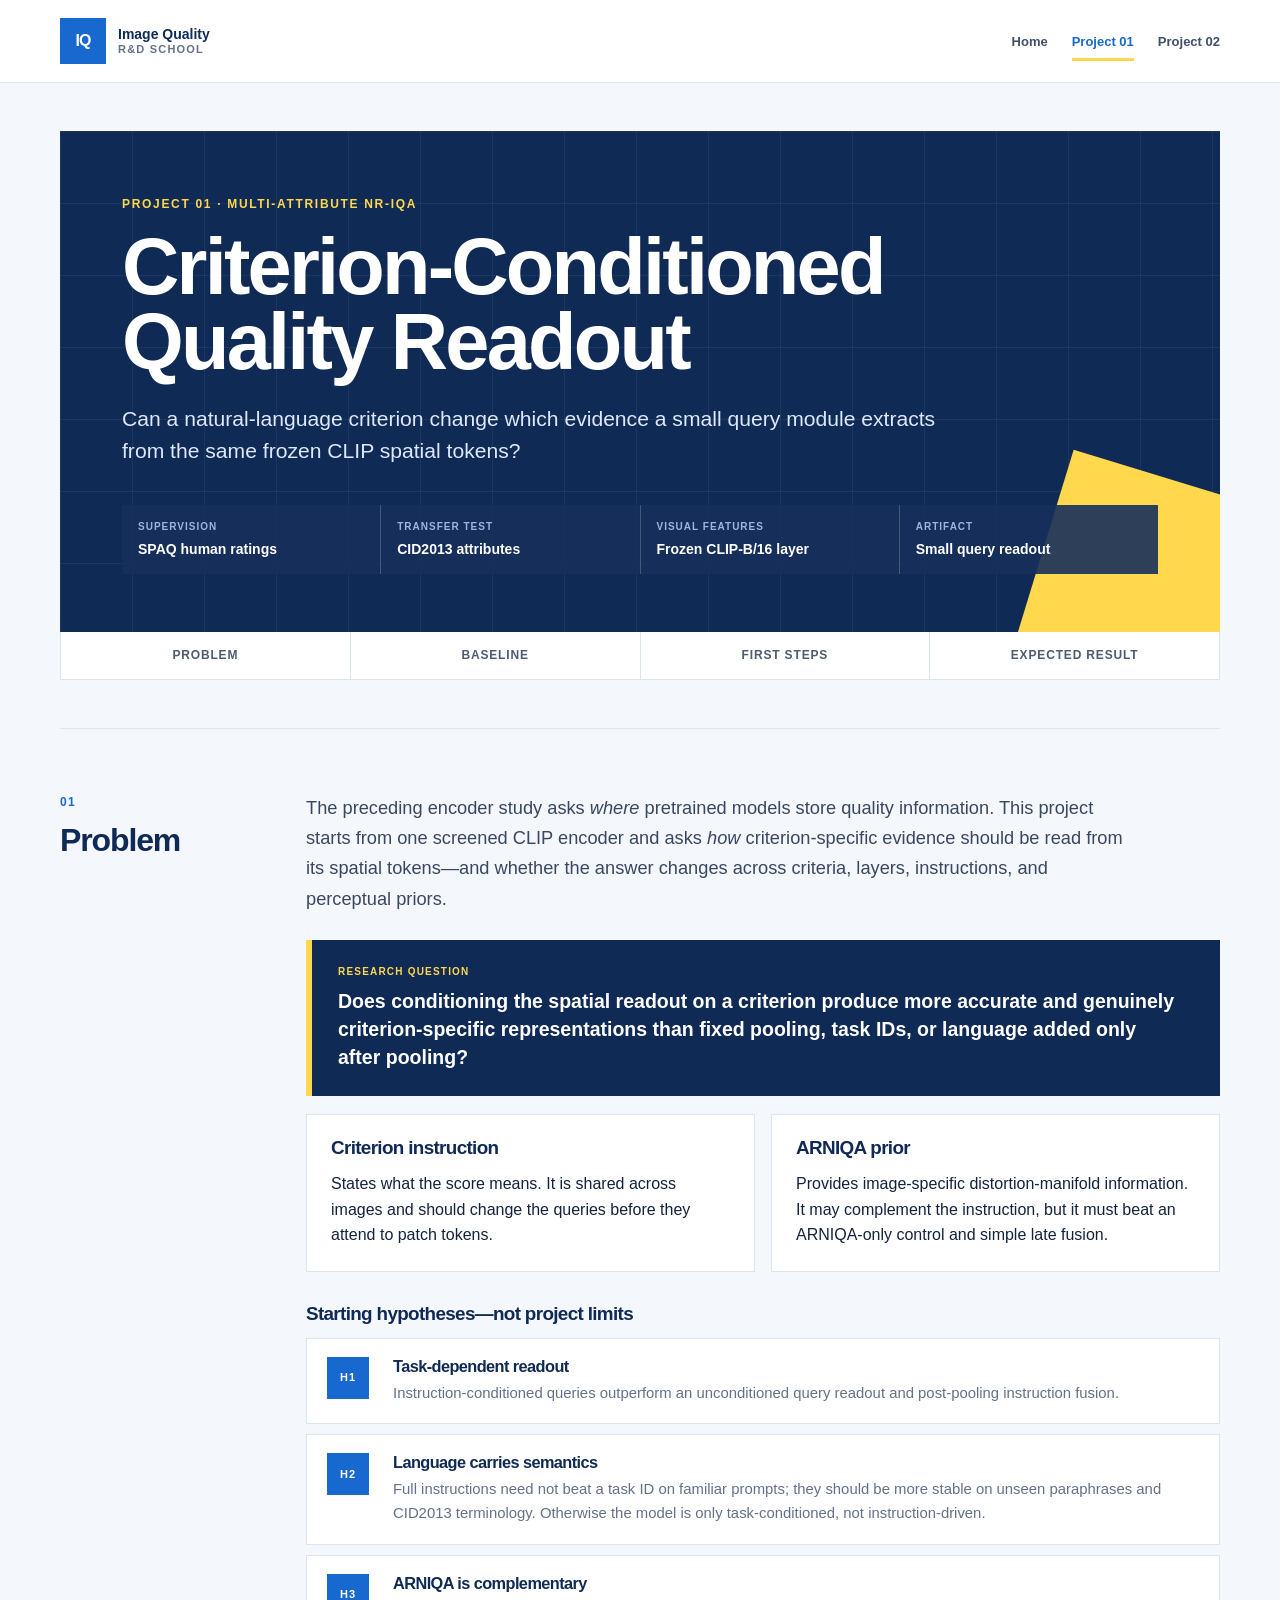
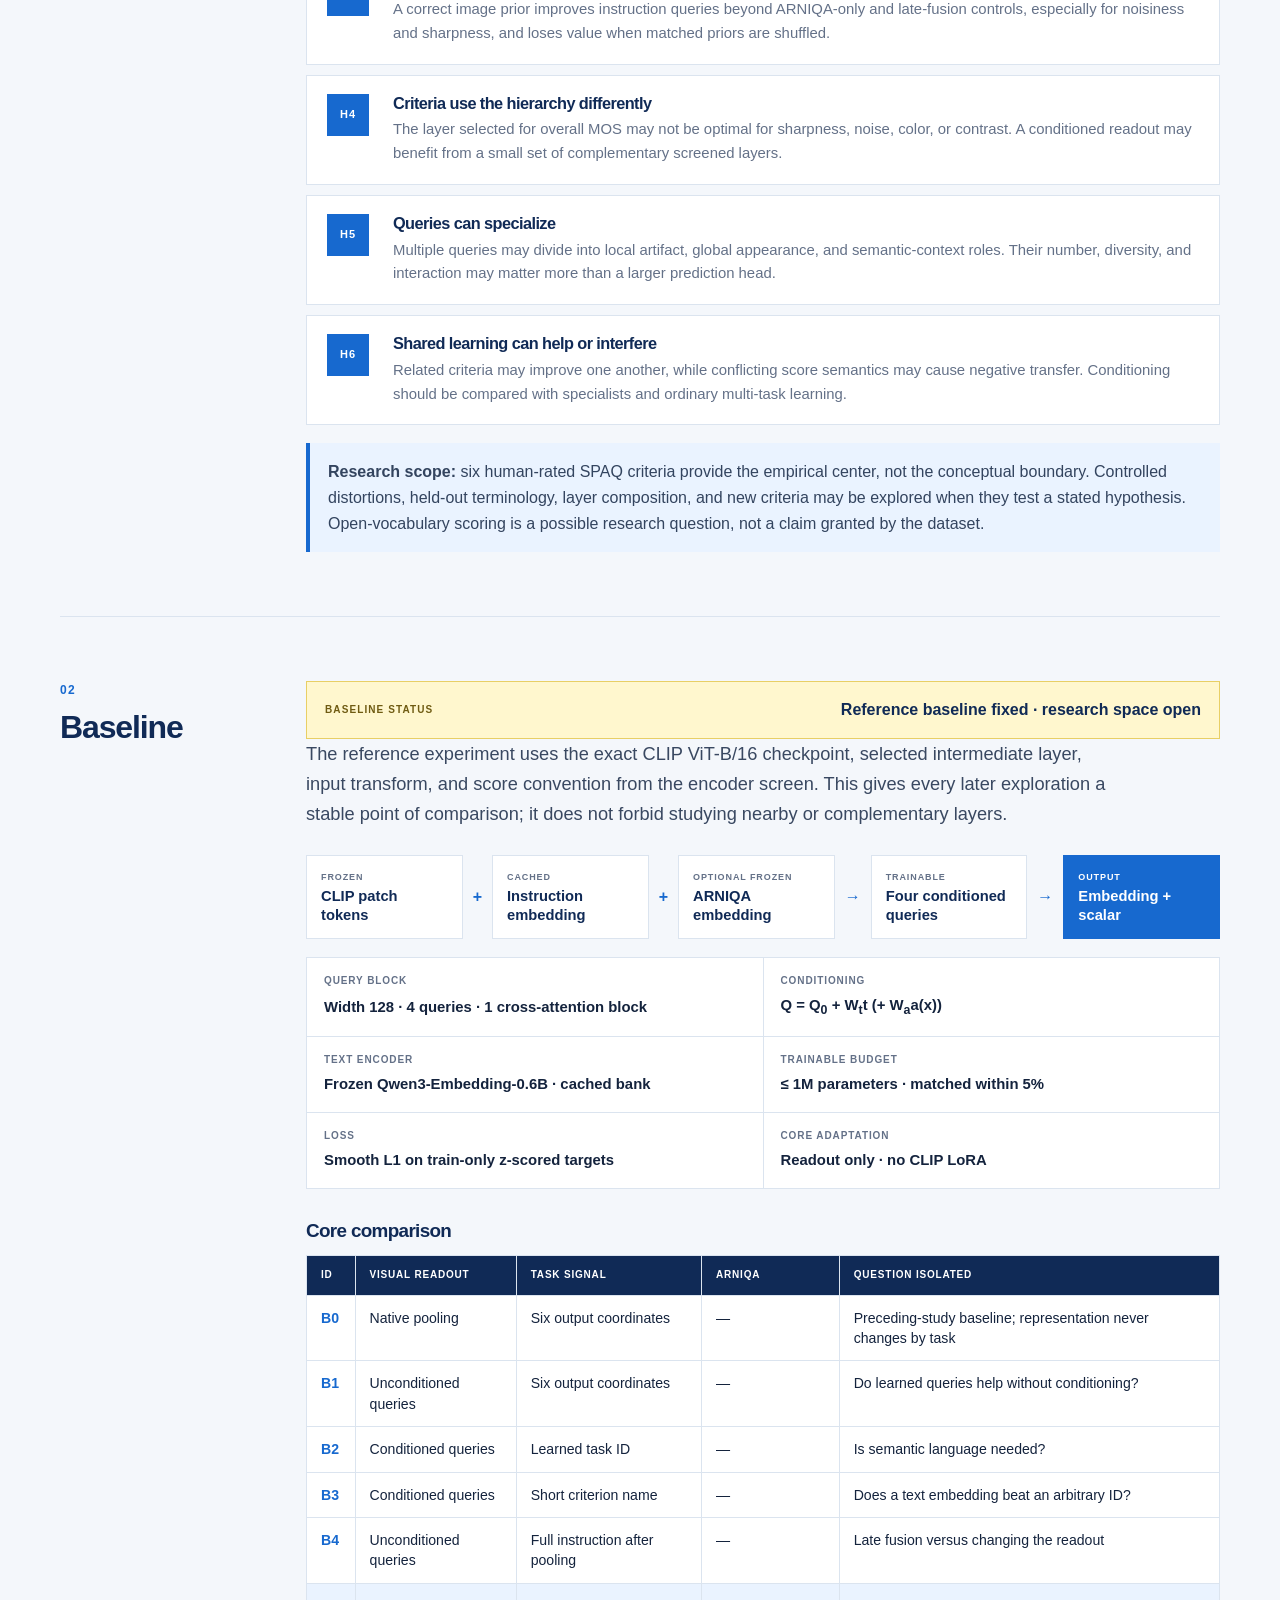
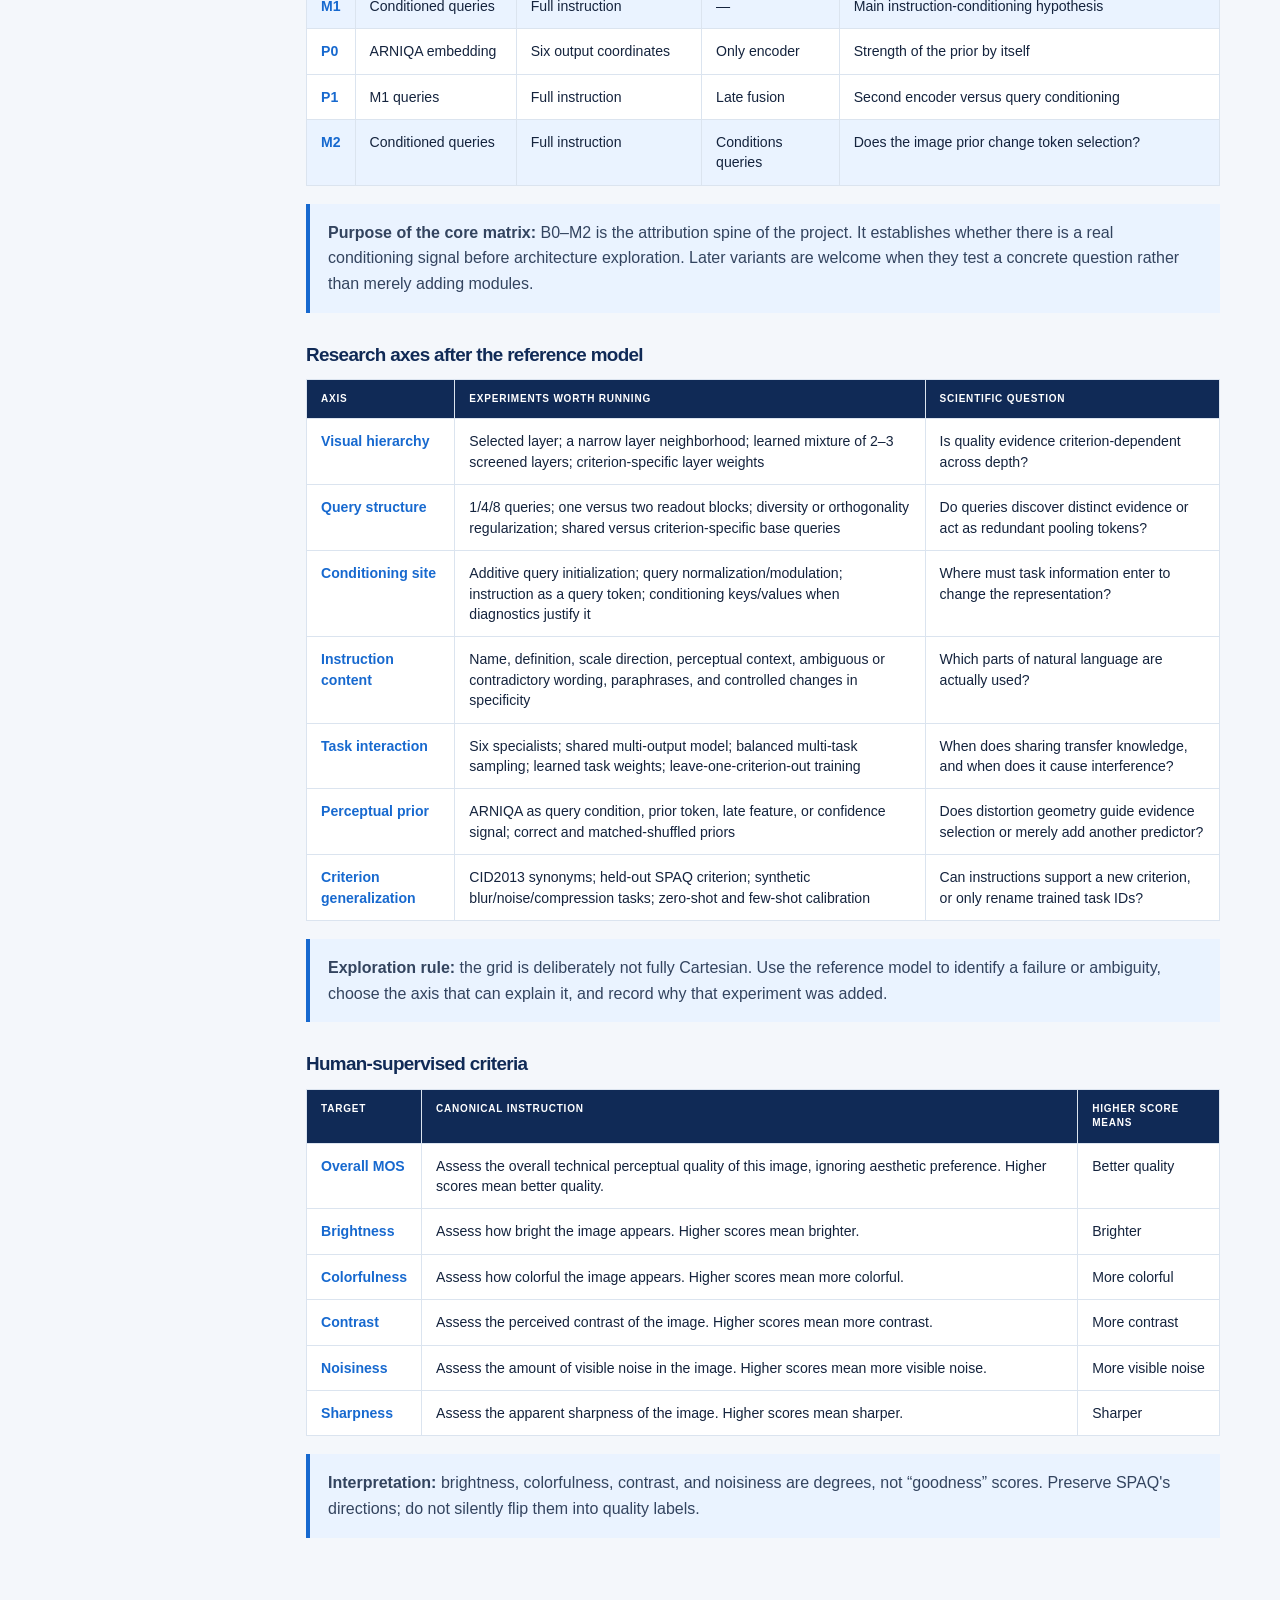
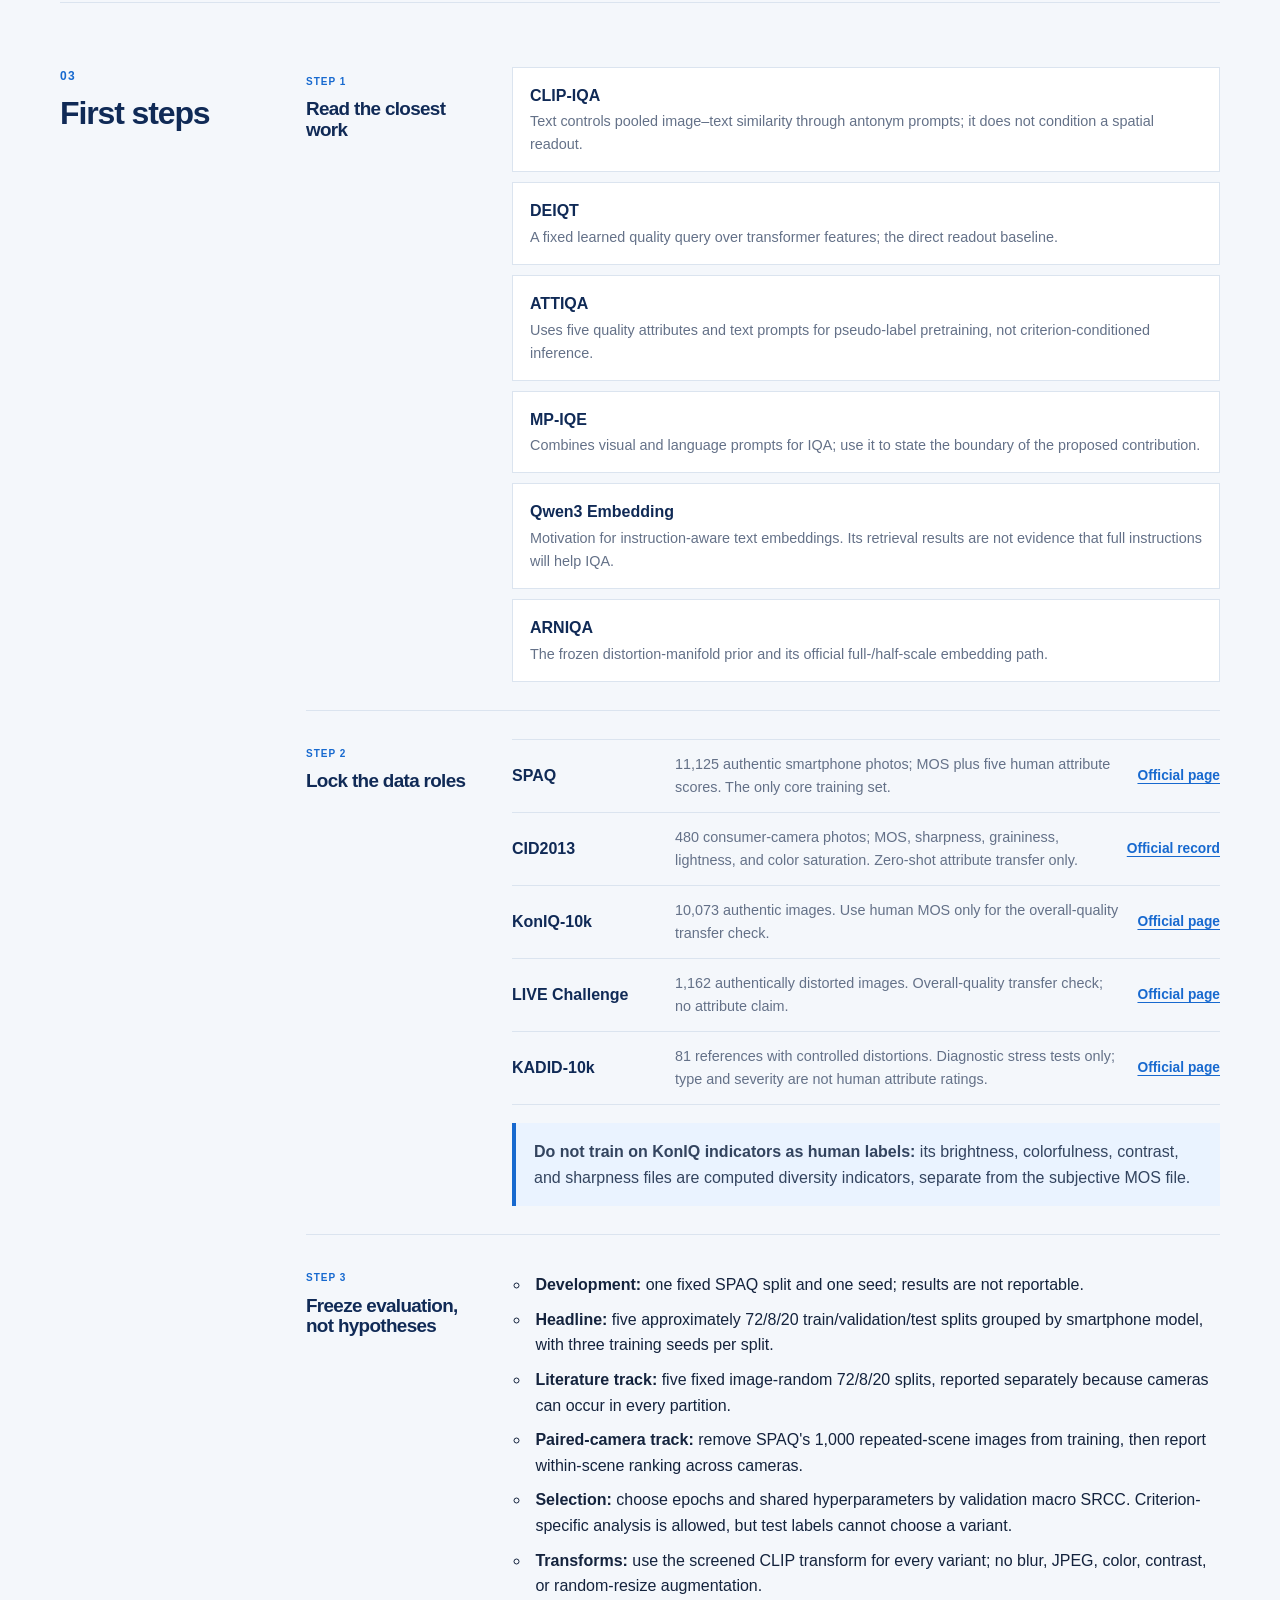
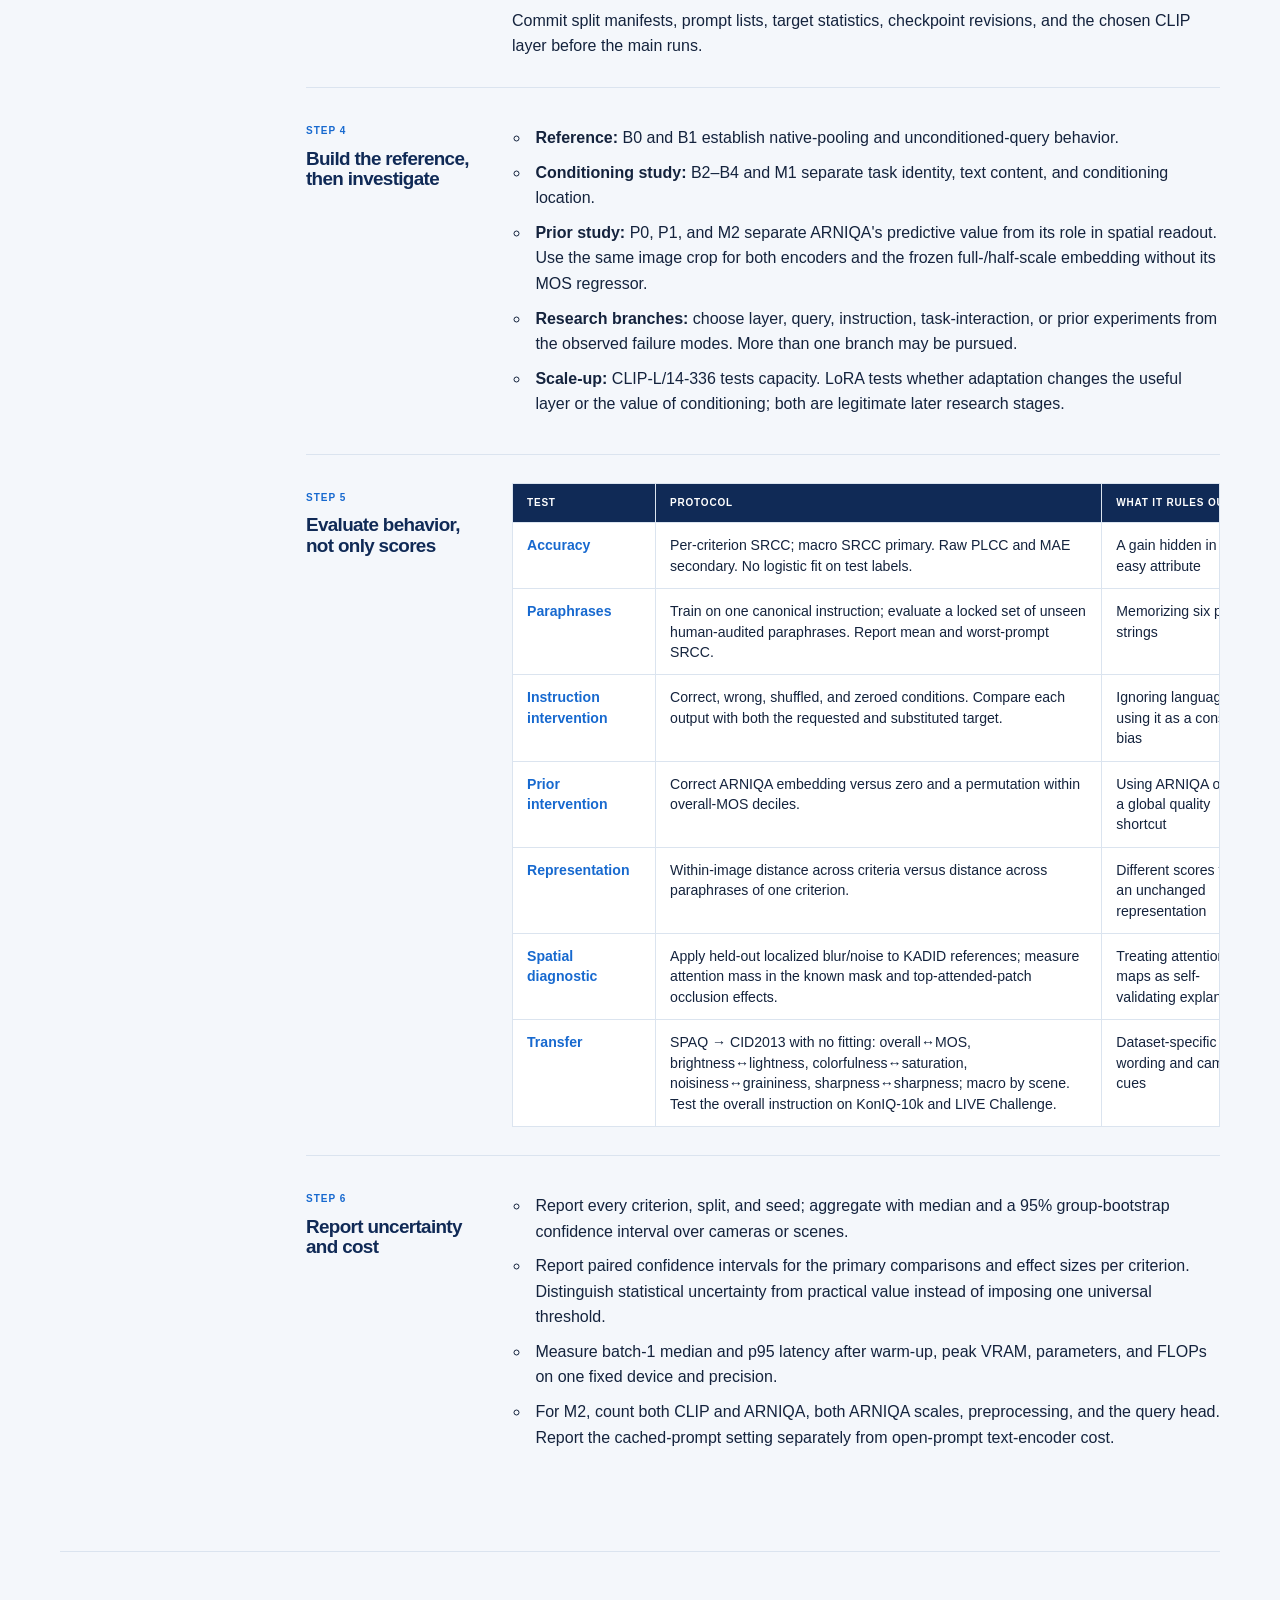
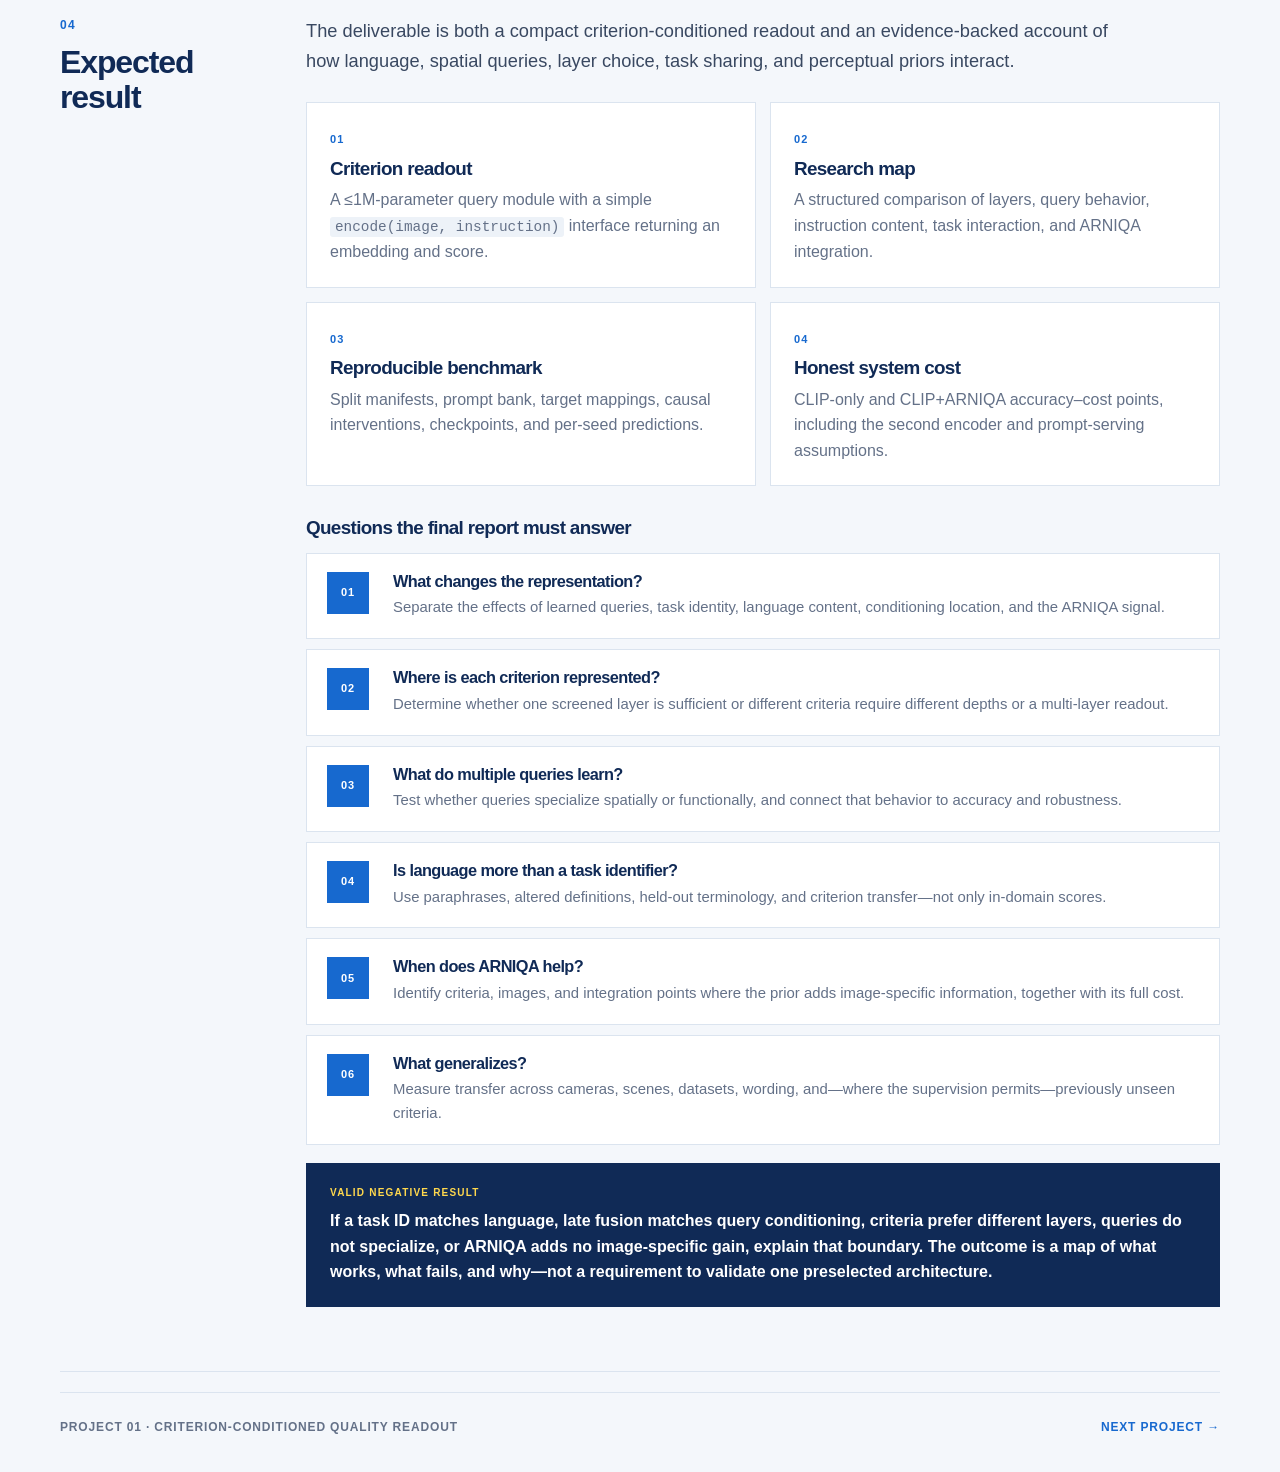
==== commit 9f6e1bbd: "Expand project 1 research design" ====
--- a/project-1.html
+++ b/project-1.html
@@ -1,10 +1,10 @@
-<!doctype html>
+<!DOCTYPE html>
 <html lang="en">
 <head>
   <meta charset="utf-8">
   <meta name="viewport" content="width=device-width, initial-scale=1">
-  <meta name="description" content="Student guide for the Instruction-Conditioned Quality Embeddings research project.">
-  <title>Project 01 · Instruction-Conditioned Quality Embeddings</title>
+  <meta name="description" content="Research brief for criterion-conditioned quality readout from frozen CLIP spatial tokens.">
+  <title>Project 01 · Criterion-Conditioned Quality Readout</title>
   <link rel="stylesheet" href="assets/styles.css">
 </head>
 <body data-page="project-1">
@@ -24,14 +24,14 @@
 
   <main>
     <section class="project-hero shell">
-      <p class="kicker">Project 01 · No-reference IQA</p>
-      <h1>Instruction-Conditioned Quality Embeddings</h1>
-      <p class="hero-question">Can one compact visual encoder produce different quality representations of the same image depending on what a natural-language instruction asks it to assess?</p>
+      <p class="kicker">Project 01 · Multi-attribute NR-IQA</p>
+      <h1>Criterion-Conditioned Quality Readout</h1>
+      <p class="hero-question">Can a natural-language criterion change which evidence a small query module extracts from the same frozen CLIP spatial tokens?</p>
       <dl class="project-facts">
-        <div><dt>Core data</dt><dd>KonIQ-10k + SPAQ</dd></div>
-        <div><dt>Visual encoder</dt><dd>Frozen CLIP ViT-B/16</dd></div>
-        <div><dt>Conditions</dt><dd>Instruction + ARNIQA prior</dd></div>
-        <div><dt>Final artifact</dt><dd>Multi-criteria quality encoder</dd></div>
+        <div><dt>Supervision</dt><dd>SPAQ human ratings</dd></div>
+        <div><dt>Transfer test</dt><dd>CID2013 attributes</dd></div>
+        <div><dt>Visual features</dt><dd>Frozen CLIP-B/16 layer</dd></div>
+        <div><dt>Artifact</dt><dd>Small query readout</dd></div>
       </dl>
     </section>
 
@@ -46,25 +46,35 @@
       <section class="brief-section" id="problem">
         <div class="section-label"><span>01</span><h2>Problem</h2></div>
         <div class="section-content">
-          <p class="section-intro">Standard NR-IQA models produce one fixed representation and one overall quality score. This project studies whether quality features can instead be extracted according to a natural-language instruction such as <em>assess sharpness</em>, <em>estimate visible noise</em>, or <em>judge overall perceptual quality</em>.</p>
+          <p class="section-intro">The preceding encoder study asks <em>where</em> pretrained models store quality information. This project starts from one screened CLIP encoder and asks <em>how</em> criterion-specific evidence should be read from its spatial tokens—and whether the answer changes across criteria, layers, instructions, and perceptual priors.</p>
 
           <div class="research-question">
             <span>Research question</span>
-            <strong>Can instruction-conditioned queries turn the same CLIP tokens into criterion-specific quality embeddings, and does an image-specific ARNIQA prior make this readout more accurate and robust?</strong>
+            <strong>Does conditioning the spatial readout on a criterion produce more accurate and genuinely criterion-specific representations than fixed pooling, task IDs, or language added only after pooling?</strong>
           </div>
 
           <div class="two-column">
             <article class="plain-card">
-              <h3>Instruction</h3>
-              <p>Defines <em>what</em> to evaluate: overall quality, sharpness, noise, contrast, colorfulness, or exposure. Its embedding changes the query used to read the image.</p>
+              <h3>Criterion instruction</h3>
+              <p>States what the score means. It is shared across images and should change the queries before they attend to patch tokens.</p>
             </article>
             <article class="plain-card">
               <h3>ARNIQA prior</h3>
-              <p>Describes <em>how the image is degraded</em>. Its frozen distortion-manifold embedding supplies image-specific perceptual information that text alone cannot provide.</p>
+              <p>Provides image-specific distortion-manifold information. It may complement the instruction, but it must beat an ARNIQA-only control and simple late fusion.</p>
             </article>
           </div>
 
-          <p class="rule"><strong>Central hypothesis:</strong> language should control feature extraction, not merely be concatenated after visual pooling. ARNIQA is a complementary perceptual prior, not a replacement for the instruction.</p>
+          <h3 class="subheading">Starting hypotheses—not project limits</h3>
+          <div class="hypothesis-list">
+            <article><span>H1</span><div><h4>Task-dependent readout</h4><p>Instruction-conditioned queries outperform an unconditioned query readout and post-pooling instruction fusion.</p></div></article>
+            <article><span>H2</span><div><h4>Language carries semantics</h4><p>Full instructions need not beat a task ID on familiar prompts; they should be more stable on unseen paraphrases and CID2013 terminology. Otherwise the model is only task-conditioned, not instruction-driven.</p></div></article>
+            <article><span>H3</span><div><h4>ARNIQA is complementary</h4><p>A correct image prior improves instruction queries beyond ARNIQA-only and late-fusion controls, especially for noisiness and sharpness, and loses value when matched priors are shuffled.</p></div></article>
+            <article><span>H4</span><div><h4>Criteria use the hierarchy differently</h4><p>The layer selected for overall MOS may not be optimal for sharpness, noise, color, or contrast. A conditioned readout may benefit from a small set of complementary screened layers.</p></div></article>
+            <article><span>H5</span><div><h4>Queries can specialize</h4><p>Multiple queries may divide into local artifact, global appearance, and semantic-context roles. Their number, diversity, and interaction may matter more than a larger prediction head.</p></div></article>
+            <article><span>H6</span><div><h4>Shared learning can help or interfere</h4><p>Related criteria may improve one another, while conflicting score semantics may cause negative transfer. Conditioning should be compared with specialists and ordinary multi-task learning.</p></div></article>
+          </div>
+
+          <p class="rule"><strong>Research scope:</strong> six human-rated SPAQ criteria provide the empirical center, not the conceptual boundary. Controlled distortions, held-out terminology, layer composition, and new criteria may be explored when they test a stated hypothesis. Open-vocabulary scoring is a possible research question, not a claim granted by the dataset.</p>
         </div>
       </section>
 
@@ -73,39 +83,82 @@
         <div class="section-content">
           <div class="status-line">
             <span>Baseline status</span>
-            <strong>Specified here · implementation pending</strong>
-          </div>
-          <p class="section-intro">Use a frozen CLIP ViT-B/16 and the screen-selected intermediate layer from the preceding encoder study. The main model is trained jointly on MOS and low-level attribute scores.</p>
-
-          <div class="model-flow" aria-label="Proposed architecture">
-            <div><small>Inputs</small><strong>Image + instruction</strong></div>
-            <span aria-hidden="true">→</span>
+            <strong>Reference baseline fixed · research space open</strong>
+          </div>
+          <p class="section-intro">The reference experiment uses the exact CLIP ViT-B/16 checkpoint, selected intermediate layer, input transform, and score convention from the encoder screen. This gives every later exploration a stable point of comparison; it does not forbid studying nearby or complementary layers.</p>
+
+          <div class="model-flow" role="img" aria-label="Proposed architecture">
             <div><small>Frozen</small><strong>CLIP patch tokens</strong></div>
             <span aria-hidden="true">+</span>
-            <div><small>Frozen</small><strong>ARNIQA embedding</strong></div>
+            <div><small>Cached</small><strong>Instruction embedding</strong></div>
+            <span aria-hidden="true">+</span>
+            <div><small>Optional frozen</small><strong>ARNIQA embedding</strong></div>
             <span aria-hidden="true">→</span>
-            <div><small>Trainable</small><strong>Conditioned queries</strong></div>
+            <div><small>Trainable</small><strong>Four conditioned queries</strong></div>
             <span aria-hidden="true">→</span>
-            <div class="accent"><small>Output</small><strong>Quality embedding + score</strong></div>
+            <div class="accent"><small>Output</small><strong>Embedding + scalar</strong></div>
           </div>
 
           <div class="spec-grid">
-            <div><span>Visual features</span><strong>CLIP-B/16 patch tokens, selected layer</strong></div>
-            <div><span>Instruction encoder</span><strong>Frozen text embedder; embeddings may be cached</strong></div>
-            <div><span>Perceptual prior</span><strong>Frozen ARNIQA encoder embedding</strong></div>
-            <div><span>Supervision</span><strong>MOS + criterion-specific attribute scores</strong></div>
-          </div>
-
-          <h3 class="subheading">Required comparison</h3>
-          <div class="variant-grid">
-            <article><span>B0</span><h4>Specialists</h4><p>One independently trained model per quality criterion.</p></article>
-            <article><span>B1</span><h4>Task ID</h4><p>One shared model conditioned by a learned discrete criterion ID.</p></article>
-            <article><span>B2</span><h4>Late instruction</h4><p>Natural-language embedding concatenated after visual pooling.</p></article>
-            <article><span>M1</span><h4>Instruction queries</h4><p>Instruction embedding modulates learned queries before cross-attention.</p></article>
-            <article><span>M2</span><h4>Instruction + ARNIQA</h4><p>Queries combine task intent with an image-specific perceptual prior.</p></article>
-          </div>
-
-          <p class="rule"><strong>Fair comparison:</strong> keep the visual features, training split, optimizer, and trainable head budget fixed. Report the full CLIP + ARNIQA cost for M2; cached instruction embeddings do not add per-image text-encoder latency.</p>
+            <div><span>Query block</span><strong>Width 128 · 4 queries · 1 cross-attention block</strong></div>
+            <div><span>Conditioning</span><strong>Q = Q<sub>0</sub> + W<sub>t</sub>t (+ W<sub>a</sub>a(x))</strong></div>
+            <div><span>Text encoder</span><strong>Frozen Qwen3-Embedding-0.6B · cached bank</strong></div>
+            <div><span>Trainable budget</span><strong>≤ 1M parameters · matched within 5%</strong></div>
+            <div><span>Loss</span><strong>Smooth L1 on train-only z-scored targets</strong></div>
+            <div><span>Core adaptation</span><strong>Readout only · no CLIP LoRA</strong></div>
+          </div>
+
+          <h3 class="subheading">Core comparison</h3>
+          <div class="protocol-wrap">
+            <table class="protocol-table">
+              <thead><tr><th>ID</th><th>Visual readout</th><th>Task signal</th><th>ARNIQA</th><th>Question isolated</th></tr></thead>
+              <tbody>
+                <tr><td>B0</td><td>Native pooling</td><td>Six output coordinates</td><td>—</td><td>Preceding-study baseline; representation never changes by task</td></tr>
+                <tr><td>B1</td><td>Unconditioned queries</td><td>Six output coordinates</td><td>—</td><td>Do learned queries help without conditioning?</td></tr>
+                <tr><td>B2</td><td>Conditioned queries</td><td>Learned task ID</td><td>—</td><td>Is semantic language needed?</td></tr>
+                <tr><td>B3</td><td>Conditioned queries</td><td>Short criterion name</td><td>—</td><td>Does a text embedding beat an arbitrary ID?</td></tr>
+                <tr><td>B4</td><td>Unconditioned queries</td><td>Full instruction after pooling</td><td>—</td><td>Late fusion versus changing the readout</td></tr>
+                <tr class="method-row"><td>M1</td><td>Conditioned queries</td><td>Full instruction</td><td>—</td><td>Main instruction-conditioning hypothesis</td></tr>
+                <tr><td>P0</td><td>ARNIQA embedding</td><td>Six output coordinates</td><td>Only encoder</td><td>Strength of the prior by itself</td></tr>
+                <tr><td>P1</td><td>M1 queries</td><td>Full instruction</td><td>Late fusion</td><td>Second encoder versus query conditioning</td></tr>
+                <tr class="method-row"><td>M2</td><td>Conditioned queries</td><td>Full instruction</td><td>Conditions queries</td><td>Does the image prior change token selection?</td></tr>
+              </tbody>
+            </table>
+          </div>
+          <p class="rule"><strong>Purpose of the core matrix:</strong> B0–M2 is the attribution spine of the project. It establishes whether there is a real conditioning signal before architecture exploration. Later variants are welcome when they test a concrete question rather than merely adding modules.</p>
+
+          <h3 class="subheading">Research axes after the reference model</h3>
+          <div class="protocol-wrap">
+            <table class="protocol-table">
+              <thead><tr><th>Axis</th><th>Experiments worth running</th><th>Scientific question</th></tr></thead>
+              <tbody>
+                <tr><td>Visual hierarchy</td><td>Selected layer; a narrow layer neighborhood; learned mixture of 2–3 screened layers; criterion-specific layer weights</td><td>Is quality evidence criterion-dependent across depth?</td></tr>
+                <tr><td>Query structure</td><td>1/4/8 queries; one versus two readout blocks; diversity or orthogonality regularization; shared versus criterion-specific base queries</td><td>Do queries discover distinct evidence or act as redundant pooling tokens?</td></tr>
+                <tr><td>Conditioning site</td><td>Additive query initialization; query normalization/modulation; instruction as a query token; conditioning keys/values when diagnostics justify it</td><td>Where must task information enter to change the representation?</td></tr>
+                <tr><td>Instruction content</td><td>Name, definition, scale direction, perceptual context, ambiguous or contradictory wording, paraphrases, and controlled changes in specificity</td><td>Which parts of natural language are actually used?</td></tr>
+                <tr><td>Task interaction</td><td>Six specialists; shared multi-output model; balanced multi-task sampling; learned task weights; leave-one-criterion-out training</td><td>When does sharing transfer knowledge, and when does it cause interference?</td></tr>
+                <tr><td>Perceptual prior</td><td>ARNIQA as query condition, prior token, late feature, or confidence signal; correct and matched-shuffled priors</td><td>Does distortion geometry guide evidence selection or merely add another predictor?</td></tr>
+                <tr><td>Criterion generalization</td><td>CID2013 synonyms; held-out SPAQ criterion; synthetic blur/noise/compression tasks; zero-shot and few-shot calibration</td><td>Can instructions support a new criterion, or only rename trained task IDs?</td></tr>
+              </tbody>
+            </table>
+          </div>
+          <p class="rule"><strong>Exploration rule:</strong> the grid is deliberately not fully Cartesian. Use the reference model to identify a failure or ambiguity, choose the axis that can explain it, and record why that experiment was added.</p>
+
+          <h3 class="subheading">Human-supervised criteria</h3>
+          <div class="protocol-wrap">
+            <table class="protocol-table compact-table">
+              <thead><tr><th>Target</th><th>Canonical instruction</th><th>Higher score means</th></tr></thead>
+              <tbody>
+                <tr><td>Overall MOS</td><td>Assess the overall technical perceptual quality of this image, ignoring aesthetic preference. Higher scores mean better quality.</td><td>Better quality</td></tr>
+                <tr><td>Brightness</td><td>Assess how bright the image appears. Higher scores mean brighter.</td><td>Brighter</td></tr>
+                <tr><td>Colorfulness</td><td>Assess how colorful the image appears. Higher scores mean more colorful.</td><td>More colorful</td></tr>
+                <tr><td>Contrast</td><td>Assess the perceived contrast of the image. Higher scores mean more contrast.</td><td>More contrast</td></tr>
+                <tr><td>Noisiness</td><td>Assess the amount of visible noise in the image. Higher scores mean more visible noise.</td><td>More visible noise</td></tr>
+                <tr><td>Sharpness</td><td>Assess the apparent sharpness of the image. Higher scores mean sharper.</td><td>Sharper</td></tr>
+              </tbody>
+            </table>
+          </div>
+          <p class="rule"><strong>Interpretation:</strong> brightness, colorfulness, contrast, and noisiness are degrees, not “goodness” scores. Preserve SPAQ's directions; do not silently flip them into quality labels.</p>
         </div>
       </section>
 
@@ -114,51 +167,82 @@
         <div class="section-content">
           <ol class="steps">
             <li>
-              <div><span>Step 1</span><h3>Study the core mechanisms</h3></div>
+              <div><span>Step 1</span><h3>Read the closest work</h3></div>
               <div class="resource-list">
-                <a href="https://arxiv.org/abs/2506.05176"><strong>Qwen3 Embedding</strong><span>How task instructions shape a general-purpose embedding model.</span></a>
-                <a href="https://arxiv.org/abs/2401.00368"><strong>E5-Mistral</strong><span>Why a full natural-language instruction can outperform a short task prefix.</span></a>
-                <a href="https://arxiv.org/abs/2310.14918"><strong>ARNIQA</strong><span>A learned distortion manifold used here as the image-specific perceptual prior.</span></a>
-                <a href="https://arxiv.org/abs/2404.14949"><strong>MP-IQE</strong><span>Query-based aggregation and multimodal prompting in IQA.</span></a>
-              </div>
-            </li>
-            <li>
-              <div><span>Step 2</span><h3>Prepare multi-criteria supervision</h3></div>
-              <div class="dataset-list">
-                <div><strong>KonIQ-10k</strong><span>MOS plus brightness, contrast, colorfulness, and sharpness scores.</span><a href="https://database.mmsp-kn.de/koniq-10k-database.html">Official download</a></div>
-                <div><strong>SPAQ</strong><span>MOS plus brightness, contrast, colorfulness, noisiness, and sharpness scores.</span><a href="https://github.com/h4nwei/SPAQ">Dataset page</a></div>
-                <div><strong>KADID-10k</strong><span>Controlled distortion and severity tasks for synthetic pretraining and diagnostics.</span><a href="https://database.mmsp-kn.de/kadid-10k-database.html">Official download</a></div>
-              </div>
-            </li>
-            <li>
-              <div><span>Step 3</span><h3>Create the starter repository</h3></div>
-              <div>
-                <p>Build one shared pipeline for all variants. Keep instructions and intervention tests first-class experiment inputs.</p>
-                <pre><code>src/iqa/data/            # datasets, attributes, score normalization
-src/iqa/encoders/        # CLIP, instruction, and ARNIQA wrappers
-src/iqa/heads/           # pooling, late fusion, conditioned queries
-src/iqa/evaluation/      # SRCC, PLCC, transfer, interventions
-configs/                 # one file per controlled variant
-prompts/                 # train and held-out instruction paraphrases
-scripts/train.py
-scripts/evaluate.py
-tests/</code></pre>
-              </div>
-            </li>
-            <li>
-              <div><span>Step 4</span><h3>Establish the baselines</h3></div>
+                <a href="https://arxiv.org/abs/2207.12396"><strong>CLIP-IQA</strong><span>Text controls pooled image–text similarity through antonym prompts; it does not condition a spatial readout.</span></a>
+                <a href="https://ojs.aaai.org/index.php/AAAI/article/view/25302"><strong>DEIQT</strong><span>A fixed learned quality query over transformer features; the direct readout baseline.</span></a>
+                <a href="https://arxiv.org/abs/2406.01020"><strong>ATTIQA</strong><span>Uses five quality attributes and text prompts for pseudo-label pretraining, not criterion-conditioned inference.</span></a>
+                <a href="https://arxiv.org/abs/2404.14949"><strong>MP-IQE</strong><span>Combines visual and language prompts for IQA; use it to state the boundary of the proposed contribution.</span></a>
+                <a href="https://arxiv.org/abs/2506.05176"><strong>Qwen3 Embedding</strong><span>Motivation for instruction-aware text embeddings. Its retrieval results are not evidence that full instructions will help IQA.</span></a>
+                <a href="https://arxiv.org/abs/2310.14918"><strong>ARNIQA</strong><span>The frozen distortion-manifold prior and its official full-/half-scale embedding path.</span></a>
+              </div>
+            </li>
+            <li>
+              <div><span>Step 2</span><h3>Lock the data roles</h3></div>
+              <div>
+                <div class="dataset-list">
+                  <div><strong>SPAQ</strong><span>11,125 authentic smartphone photos; MOS plus five human attribute scores. The only core training set.</span><a href="https://github.com/h4nwei/SPAQ">Official page</a></div>
+                  <div><strong>CID2013</strong><span>480 consumer-camera photos; MOS, sharpness, graininess, lightness, and color saturation. Zero-shot attribute transfer only.</span><a href="https://zenodo.org/records/2647033">Official record</a></div>
+                  <div><strong>KonIQ-10k</strong><span>10,073 authentic images. Use human MOS only for the overall-quality transfer check.</span><a href="https://database.mmsp-kn.de/koniq-10k-database.html">Official page</a></div>
+                  <div><strong>LIVE Challenge</strong><span>1,162 authentically distorted images. Overall-quality transfer check; no attribute claim.</span><a href="https://live.ece.utexas.edu/research/ChallengeDB/index.html">Official page</a></div>
+                  <div><strong>KADID-10k</strong><span>81 references with controlled distortions. Diagnostic stress tests only; type and severity are not human attribute ratings.</span><a href="https://database.mmsp-kn.de/kadid-10k-database.html">Official page</a></div>
+                </div>
+                <p class="rule"><strong>Do not train on KonIQ indicators as human labels:</strong> its brightness, colorfulness, contrast, and sharpness files are computed diversity indicators, separate from the subjective MOS file.</p>
+              </div>
+            </li>
+            <li>
+              <div><span>Step 3</span><h3>Freeze evaluation, not hypotheses</h3></div>
               <div>
                 <ul class="clean-list compact-list">
-                  <li>Reproduce one specialist model per criterion.</li>
-                  <li>Train the shared task-ID and late-instruction baselines.</li>
-                  <li>Use multiple instruction paraphrases and reserve unseen phrasings for evaluation.</li>
-                  <li>Verify that different criteria produce different targets for the same image.</li>
+                  <li><strong>Development:</strong> one fixed SPAQ split and one seed; results are not reportable.</li>
+                  <li><strong>Headline:</strong> five approximately 72/8/20 train/validation/test splits grouped by smartphone model, with three training seeds per split.</li>
+                  <li><strong>Literature track:</strong> five fixed image-random 72/8/20 splits, reported separately because cameras can occur in every partition.</li>
+                  <li><strong>Paired-camera track:</strong> remove SPAQ's 1,000 repeated-scene images from training, then report within-scene ranking across cameras.</li>
+                  <li><strong>Selection:</strong> choose epochs and shared hyperparameters by validation macro SRCC. Criterion-specific analysis is allowed, but test labels cannot choose a variant.</li>
+                  <li><strong>Transforms:</strong> use the screened CLIP transform for every variant; no blur, JPEG, color, contrast, or random-resize augmentation.</li>
                 </ul>
-              </div>
-            </li>
-            <li>
-              <div><span>Step 5</span><h3>Test conditioning and transfer</h3></div>
-              <div><p>Train M1 before adding ARNIQA in M2. Evaluate per-criterion accuracy, KonIQ↔SPAQ transfer, unseen instruction paraphrases, and matched, wrong, shuffled, or zeroed conditions. Inspect whether instructions change query attention over the same image.</p></div>
+                <p>Commit split manifests, prompt lists, target statistics, checkpoint revisions, and the chosen CLIP layer before the main runs.</p>
+              </div>
+            </li>
+            <li>
+              <div><span>Step 4</span><h3>Build the reference, then investigate</h3></div>
+              <div>
+                <ul class="clean-list compact-list">
+                  <li><strong>Reference:</strong> B0 and B1 establish native-pooling and unconditioned-query behavior.</li>
+                  <li><strong>Conditioning study:</strong> B2–B4 and M1 separate task identity, text content, and conditioning location.</li>
+                  <li><strong>Prior study:</strong> P0, P1, and M2 separate ARNIQA's predictive value from its role in spatial readout. Use the same image crop for both encoders and the frozen full-/half-scale embedding without its MOS regressor.</li>
+                  <li><strong>Research branches:</strong> choose layer, query, instruction, task-interaction, or prior experiments from the observed failure modes. More than one branch may be pursued.</li>
+                  <li><strong>Scale-up:</strong> CLIP-L/14-336 tests capacity. LoRA tests whether adaptation changes the useful layer or the value of conditioning; both are legitimate later research stages.</li>
+                </ul>
+              </div>
+            </li>
+            <li>
+              <div><span>Step 5</span><h3>Evaluate behavior, not only scores</h3></div>
+              <div class="protocol-wrap">
+                <table class="protocol-table">
+                  <thead><tr><th>Test</th><th>Protocol</th><th>What it rules out</th></tr></thead>
+                  <tbody>
+                    <tr><td>Accuracy</td><td>Per-criterion SRCC; macro SRCC primary. Raw PLCC and MAE secondary. No logistic fit on test labels.</td><td>A gain hidden in one easy attribute</td></tr>
+                    <tr><td>Paraphrases</td><td>Train on one canonical instruction; evaluate a locked set of unseen human-audited paraphrases. Report mean and worst-prompt SRCC.</td><td>Memorizing six prompt strings</td></tr>
+                    <tr><td>Instruction intervention</td><td>Correct, wrong, shuffled, and zeroed conditions. Compare each output with both the requested and substituted target.</td><td>Ignoring language or using it as a constant bias</td></tr>
+                    <tr><td>Prior intervention</td><td>Correct ARNIQA embedding versus zero and a permutation within overall-MOS deciles.</td><td>Using ARNIQA only as a global quality shortcut</td></tr>
+                    <tr><td>Representation</td><td>Within-image distance across criteria versus distance across paraphrases of one criterion.</td><td>Different scores from an unchanged representation</td></tr>
+                    <tr><td>Spatial diagnostic</td><td>Apply held-out localized blur/noise to KADID references; measure attention mass in the known mask and top-attended-patch occlusion effects.</td><td>Treating attention maps as self-validating explanations</td></tr>
+                    <tr><td>Transfer</td><td>SPAQ → CID2013 with no fitting: overall↔MOS, brightness↔lightness, colorfulness↔saturation, noisiness↔graininess, sharpness↔sharpness; macro by scene. Test the overall instruction on KonIQ-10k and LIVE Challenge.</td><td>Dataset-specific wording and camera cues</td></tr>
+                  </tbody>
+                </table>
+              </div>
+            </li>
+            <li>
+              <div><span>Step 6</span><h3>Report uncertainty and cost</h3></div>
+              <div>
+                <ul class="clean-list compact-list">
+                  <li>Report every criterion, split, and seed; aggregate with median and a 95% group-bootstrap confidence interval over cameras or scenes.</li>
+                  <li>Report paired confidence intervals for the primary comparisons and effect sizes per criterion. Distinguish statistical uncertainty from practical value instead of imposing one universal threshold.</li>
+                  <li>Measure batch-1 median and p95 latency after warm-up, peak VRAM, parameters, and FLOPs on one fixed device and precision.</li>
+                  <li>For M2, count both CLIP and ARNIQA, both ARNIQA scales, preprocessing, and the query head. Report the cached-prompt setting separately from open-prompt text-encoder cost.</li>
+                </ul>
+              </div>
             </li>
           </ol>
         </div>
@@ -167,18 +251,28 @@
       <section class="brief-section" id="result">
         <div class="section-label"><span>04</span><h2>Expected result</h2></div>
         <div class="section-content">
-          <p class="section-intro">The project should produce one compact encoder that returns a quality embedding and score for a requested perceptual criterion, while making the contribution of language and the ARNIQA prior measurable.</p>
+          <p class="section-intro">The deliverable is both a compact criterion-conditioned readout and an evidence-backed account of how language, spatial queries, layer choice, task sharing, and perceptual priors interact.</p>
 
           <div class="deliverable-grid">
-            <article><span>01</span><h3>Quality encoder</h3><p>A trained instruction-conditioned query adapter over frozen CLIP features, with an optional ARNIQA prior.</p></article>
-            <article><span>02</span><h3>Controlled benchmark</h3><p>Specialists, task IDs, late fusion, instruction queries, and instruction + ARNIQA under one protocol.</p></article>
-            <article><span>03</span><h3>Behavior evidence</h3><p>Paraphrase consistency, wrong-instruction and shuffled-prior interventions, plus criterion-dependent attention maps.</p></article>
-            <article><span>04</span><h3>Reusable artifacts</h3><p>Code, configurations, prompt bank, checkpoints, and a simple API for criterion-conditioned scoring.</p></article>
+            <article><span>01</span><h3>Criterion readout</h3><p>A ≤1M-parameter query module with a simple <code>encode(image, instruction)</code> interface returning an embedding and score.</p></article>
+            <article><span>02</span><h3>Research map</h3><p>A structured comparison of layers, query behavior, instruction content, task interaction, and ARNIQA integration.</p></article>
+            <article><span>03</span><h3>Reproducible benchmark</h3><p>Split manifests, prompt bank, target mappings, causal interventions, checkpoints, and per-seed predictions.</p></article>
+            <article><span>04</span><h3>Honest system cost</h3><p>CLIP-only and CLIP+ARNIQA accuracy–cost points, including the second encoder and prompt-serving assumptions.</p></article>
+          </div>
+
+          <h3 class="subheading">Questions the final report must answer</h3>
+          <div class="hypothesis-list">
+            <article><span>01</span><div><h4>What changes the representation?</h4><p>Separate the effects of learned queries, task identity, language content, conditioning location, and the ARNIQA signal.</p></div></article>
+            <article><span>02</span><div><h4>Where is each criterion represented?</h4><p>Determine whether one screened layer is sufficient or different criteria require different depths or a multi-layer readout.</p></div></article>
+            <article><span>03</span><div><h4>What do multiple queries learn?</h4><p>Test whether queries specialize spatially or functionally, and connect that behavior to accuracy and robustness.</p></div></article>
+            <article><span>04</span><div><h4>Is language more than a task identifier?</h4><p>Use paraphrases, altered definitions, held-out terminology, and criterion transfer—not only in-domain scores.</p></div></article>
+            <article><span>05</span><div><h4>When does ARNIQA help?</h4><p>Identify criteria, images, and integration points where the prior adds image-specific information, together with its full cost.</p></div></article>
+            <article><span>06</span><div><h4>What generalizes?</h4><p>Measure transfer across cameras, scenes, datasets, wording, and—where the supervision permits—previously unseen criteria.</p></div></article>
           </div>
 
           <div class="result-rule">
-            <span>Success criterion</span>
-            <p>Full natural-language instructions must outperform a discrete task ID, query conditioning must outperform late fusion, and ARNIQA must add a reproducible gain beyond instruction-only queries. The best model should retain that gain on cross-dataset transfer and unseen paraphrases.</p>
+            <span>Valid negative result</span>
+            <p>If a task ID matches language, late fusion matches query conditioning, criteria prefer different layers, queries do not specialize, or ARNIQA adds no image-specific gain, explain that boundary. The outcome is a map of what works, what fails, and why—not a requirement to validate one preselected architecture.</p>
           </div>
         </div>
       </section>
@@ -186,7 +280,7 @@
   </main>
 
   <footer class="site-footer shell">
-    <span>Project 01 · Instruction-Conditioned Quality Embeddings</span>
+    <span>Project 01 · Criterion-Conditioned Quality Readout</span>
     <a href="project-2.html">Next project →</a>
   </footer>
 </body>
--- a/assets/styles.css
+++ b/assets/styles.css
@@ -150,6 +150,22 @@
 .variant-grid h4 { margin: 8px 0 7px; font-size: 1.02rem; }
 .variant-grid p { margin: 0; color: var(--muted); font-size: .9rem; }
 
+.hypothesis-list { display: grid; gap: 10px; }
+.hypothesis-list article { display: grid; grid-template-columns: 48px minmax(0, 1fr); gap: 18px; border: 1px solid var(--line); background: var(--paper); padding: 18px 20px; }
+.hypothesis-list article > span { display: grid; place-items: center; align-self: start; width: 42px; height: 42px; background: var(--blue); color: #fff; font-size: 11px; font-weight: 900; letter-spacing: .08em; }
+.hypothesis-list h4 { margin: 1px 0 6px; font-size: 1.02rem; }
+.hypothesis-list p { margin: 0; color: var(--muted); font-size: .93rem; }
+
+.protocol-wrap { overflow-x: auto; border: 1px solid var(--line); background: var(--paper); }
+.protocol-table { width: 100%; min-width: 760px; border-collapse: collapse; font-size: .88rem; line-height: 1.45; }
+.protocol-table th, .protocol-table td { border-right: 1px solid var(--line); border-bottom: 1px solid var(--line); padding: 12px 14px; text-align: left; vertical-align: top; }
+.protocol-table th:last-child, .protocol-table td:last-child { border-right: 0; }
+.protocol-table tbody tr:last-child td { border-bottom: 0; }
+.protocol-table th { background: var(--navy); color: #fff; font-size: 10px; font-weight: 900; letter-spacing: .08em; text-transform: uppercase; }
+.protocol-table td:first-child { color: var(--blue); font-weight: 900; }
+.protocol-table .method-row { background: var(--blue-soft); }
+.compact-table { min-width: 660px; }
+
 /* Steps and resources */
 .steps { margin: 0; padding: 0; list-style: none; counter-reset: none; }
 .steps > li { display: grid; grid-template-columns: 180px minmax(0, 1fr); gap: 26px; border-top: 1px solid var(--line); padding: 28px 0; }
